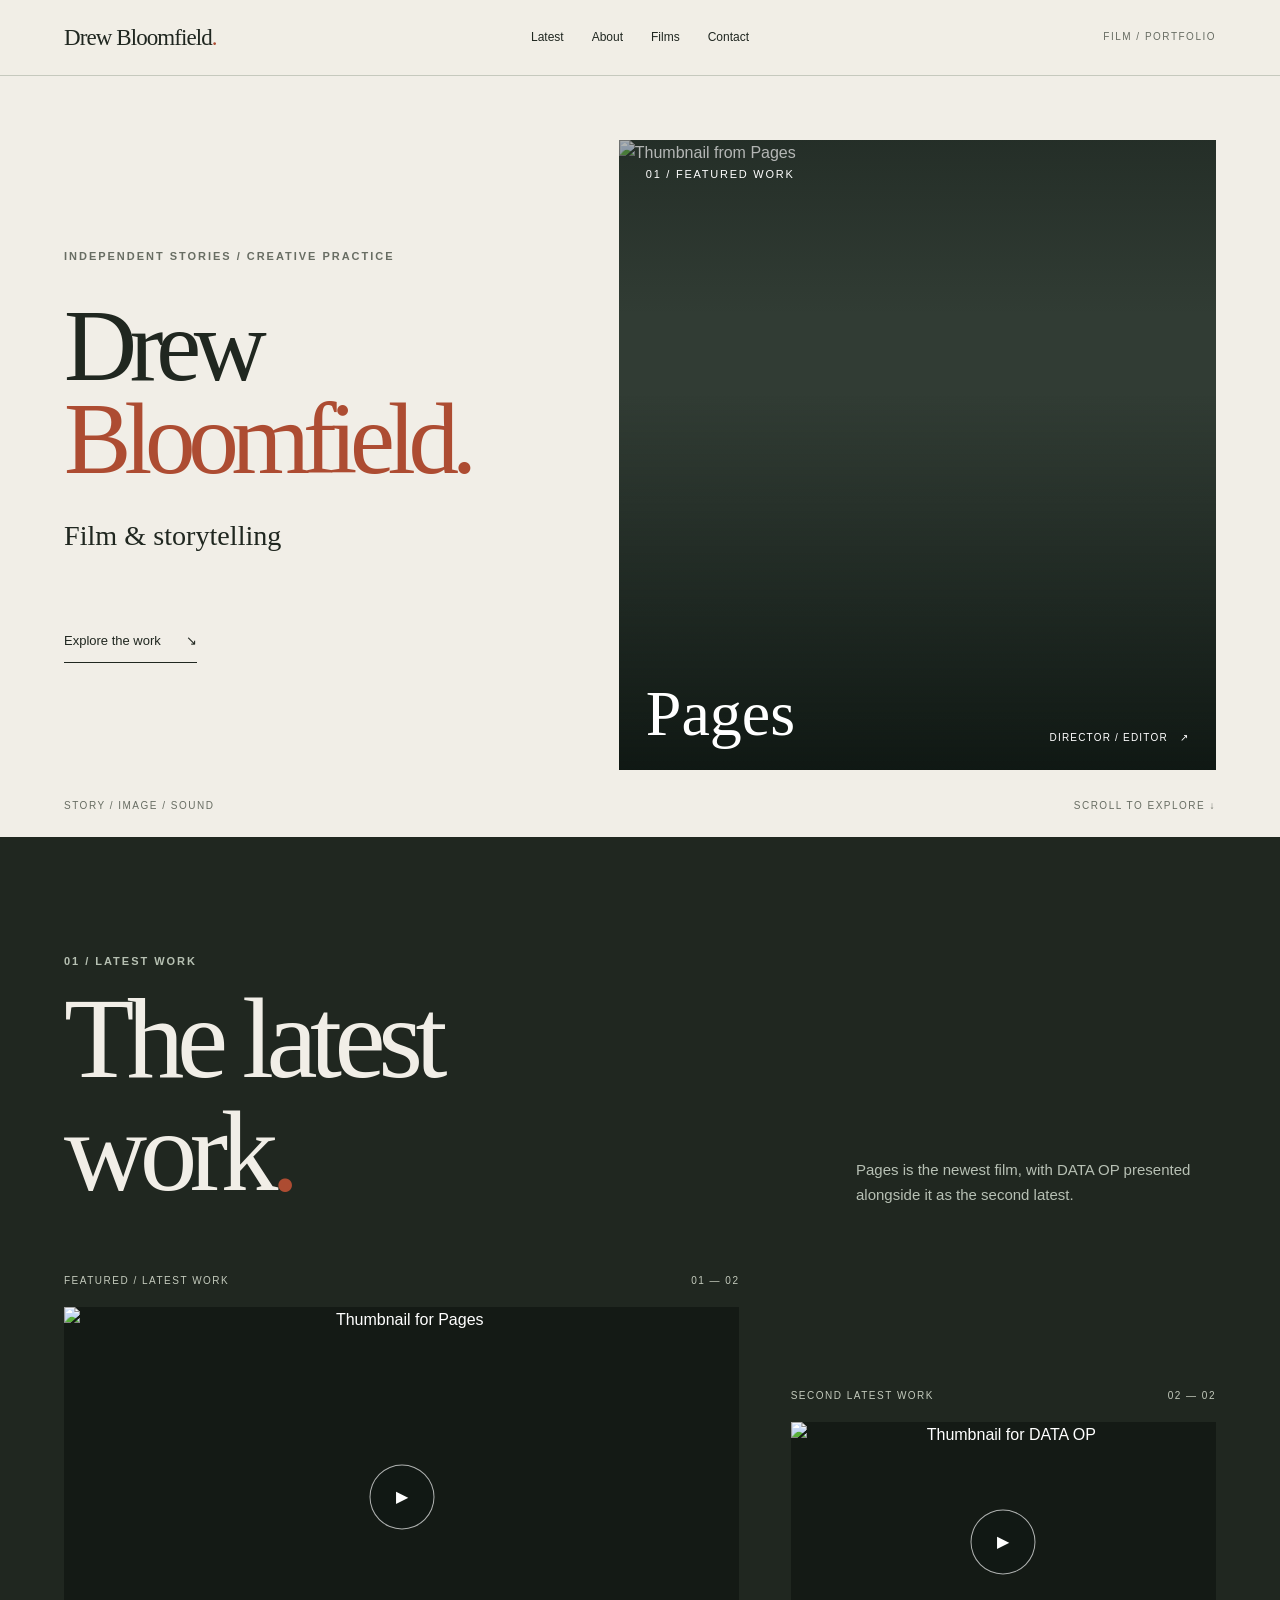
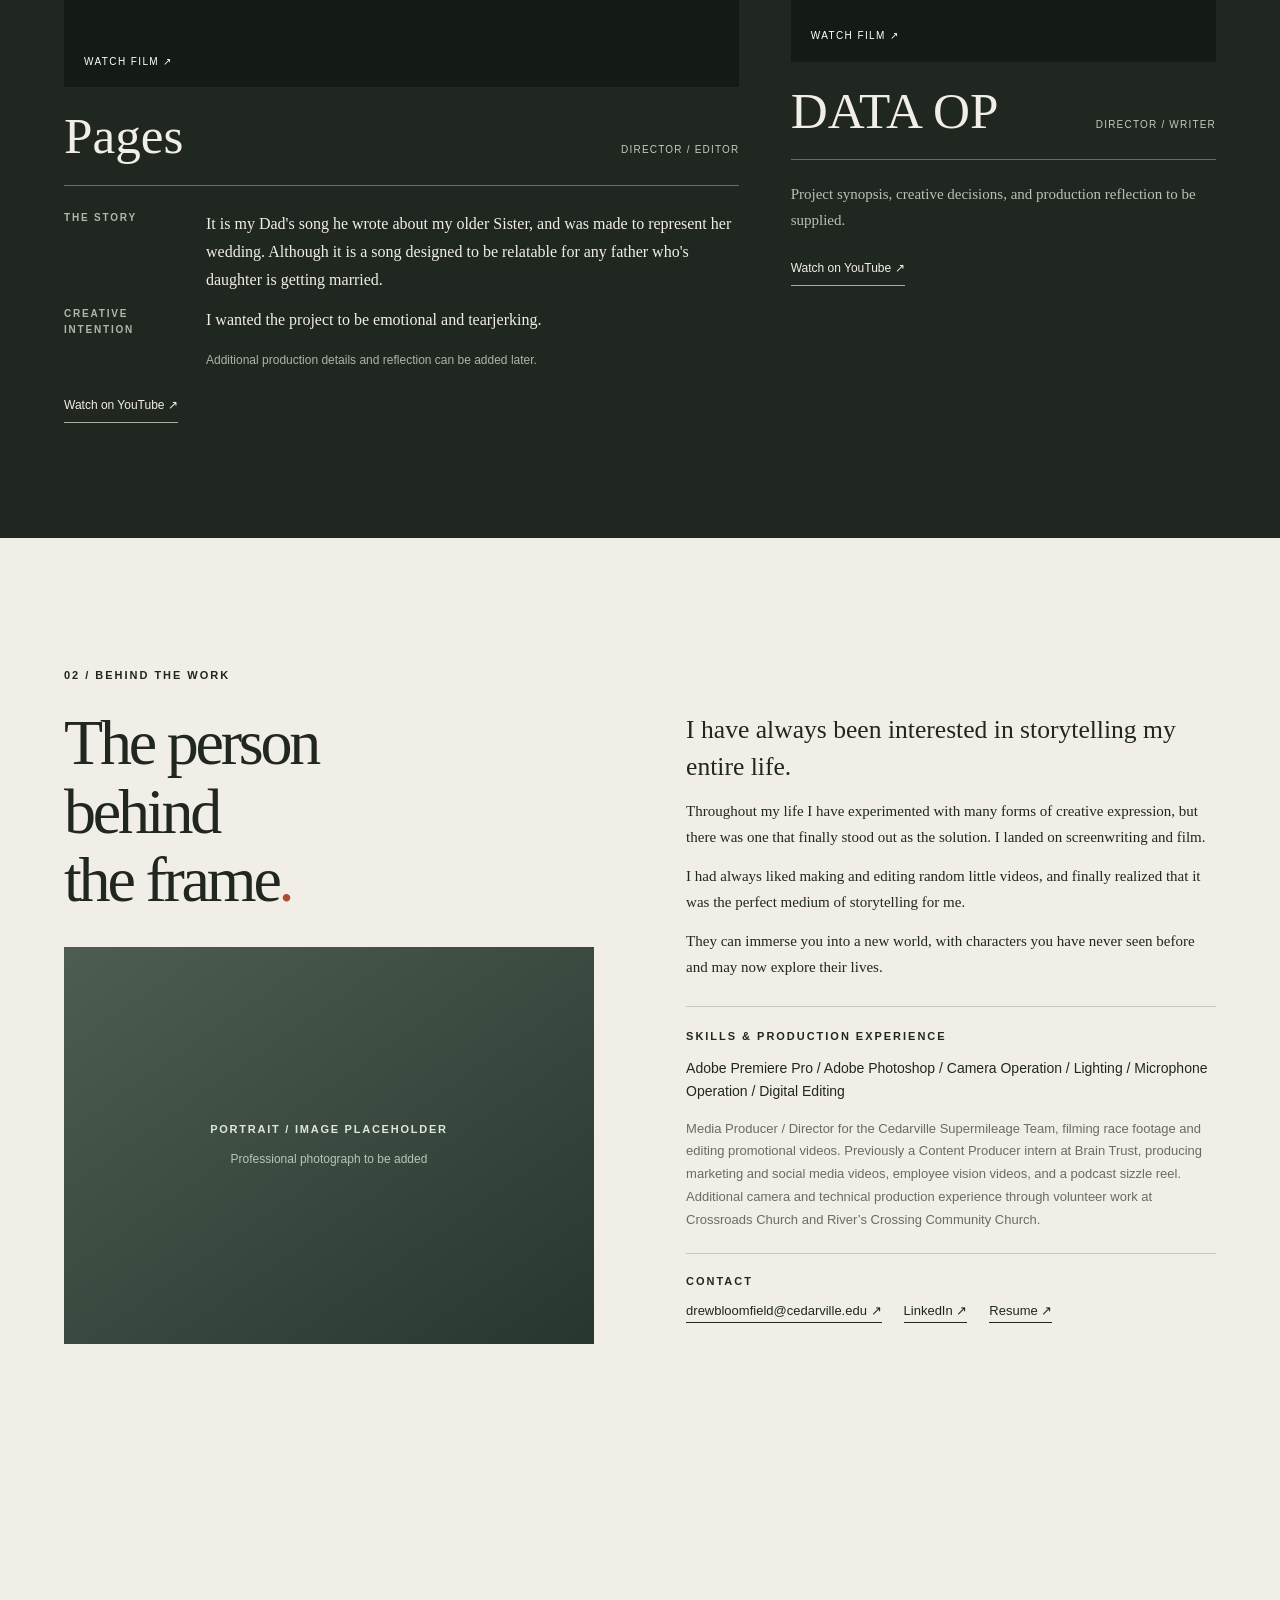
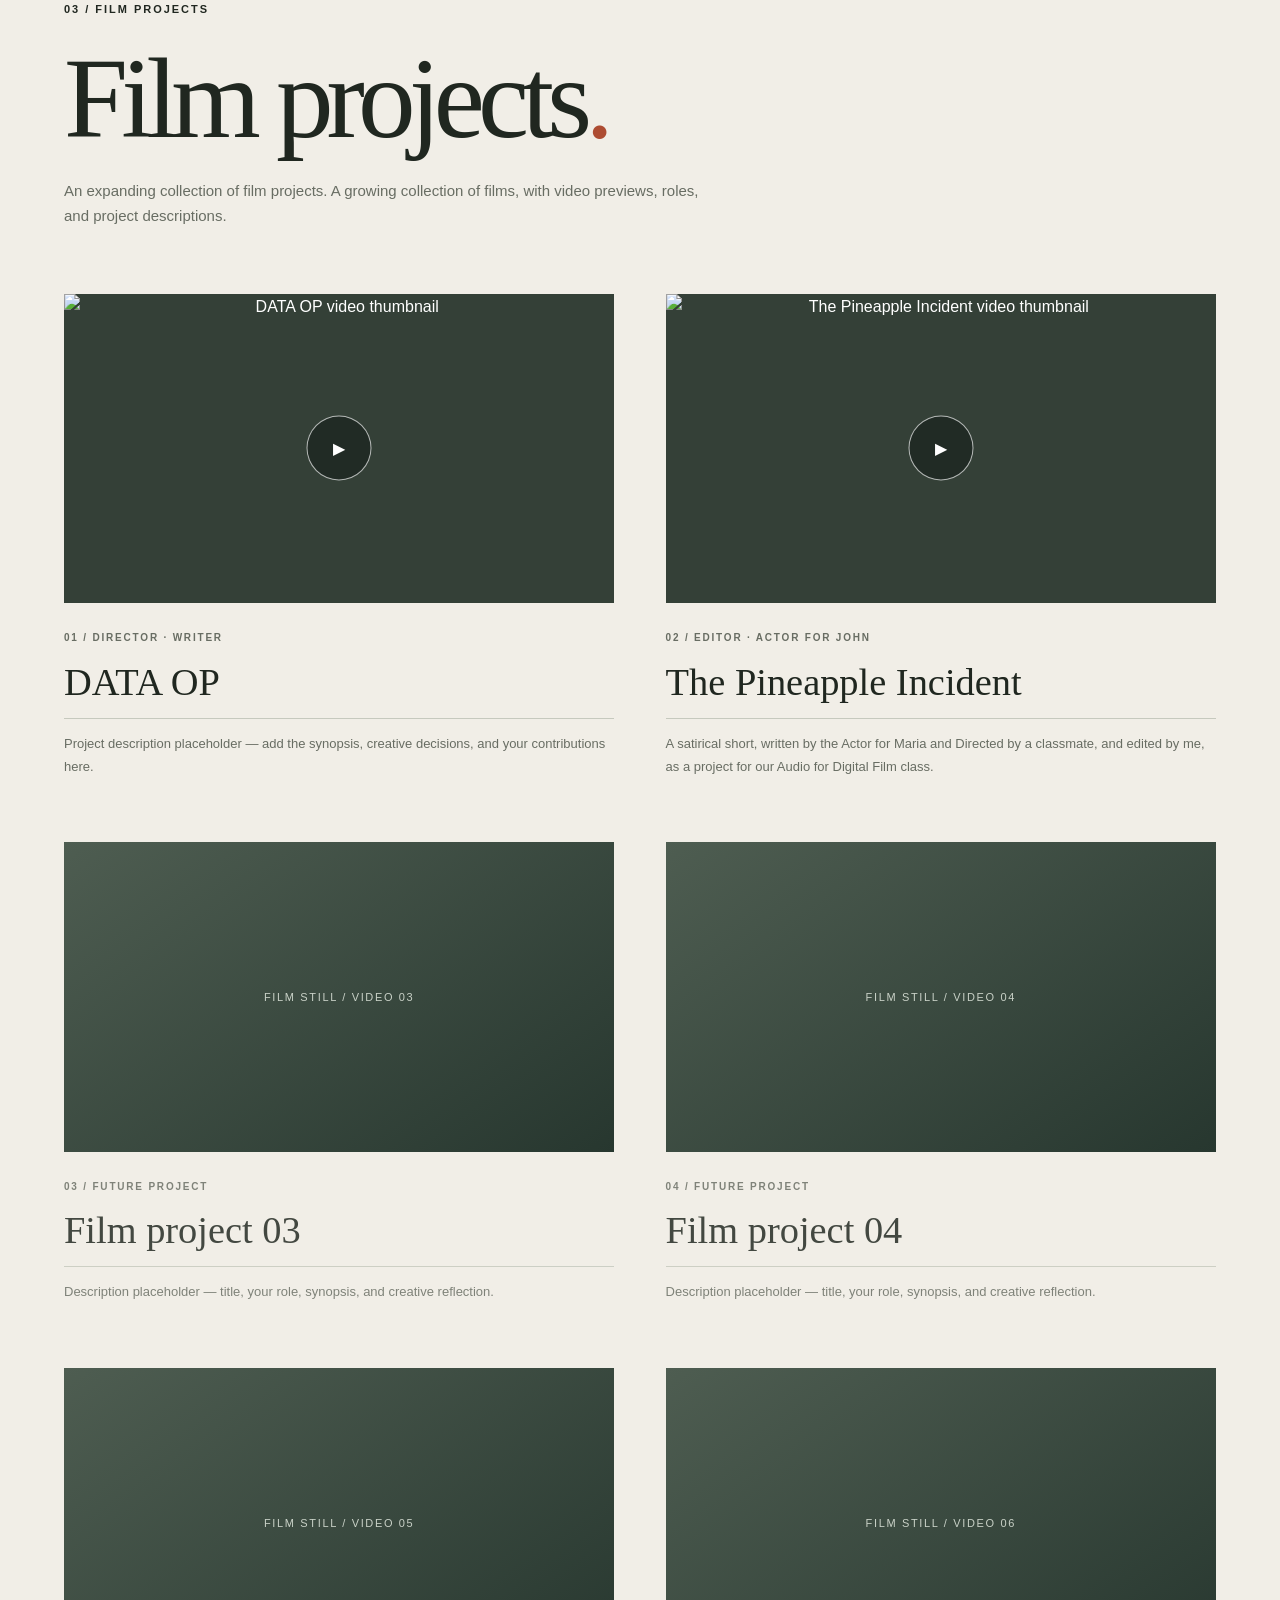
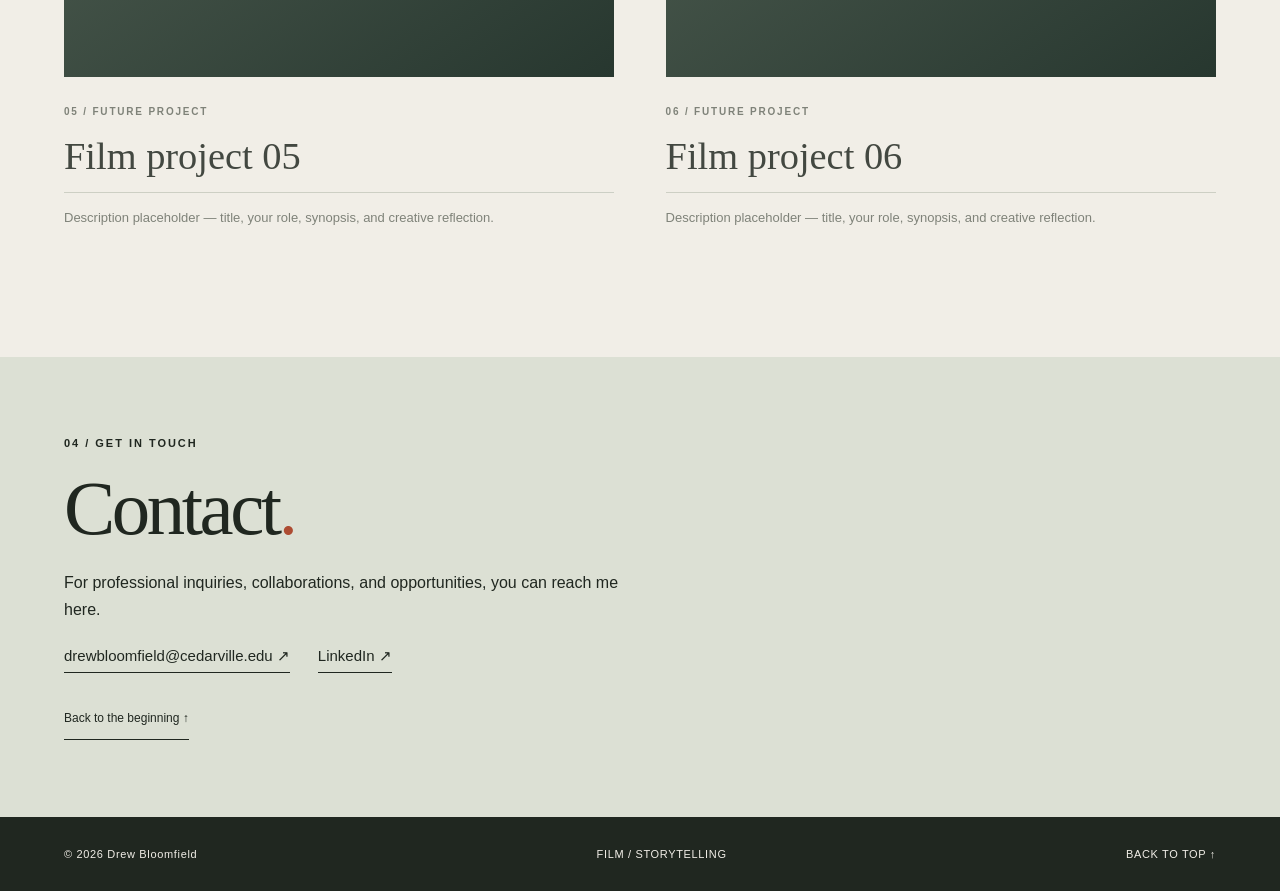
==== index.html @ fd478c80 "Undo last portrait asset link change and restore placeholder" ====
<!doctype html>
<html lang="en">
<head>
<meta charset="utf-8">
<meta name="viewport" content="width=device-width,initial-scale=1">
<meta name="theme-color" content="#202720">
<meta name="description" content="Drew Bloomfield — film and storytelling portfolio featuring Pages and DATA OP.">
<title>Drew Bloomfield | Film Portfolio</title>
<link rel="stylesheet" href="./styles.css?v=portrait-placeholder-20261113">
<script src="./script.js?v=pineapple-20261113" defer></script>
</head>
<body>
<a class="skip-link" href="#main">Skip to content</a>
<header class="site-header">
  <a class="wordmark" href="#home">Drew Bloomfield<span>.</span></a>
  <nav aria-label="Main navigation"><a href="#work">Latest</a><a href="#about">About</a><a href="#films">Films</a><a href="#contact">Contact</a></nav>
  <span class="header-index">FILM / PORTFOLIO</span>
</header>
<main id="main">
<section id="home" class="opening" aria-labelledby="opening-title">
  <div class="opening-copy">
    <p class="eyebrow">Independent stories / Creative practice</p>
    <h1 id="opening-title">Drew<br><em>Bloomfield.</em></h1>
    <p class="opening-identity">Film & storytelling</p>
    <a class="underlined-link" href="#work">Explore the work <span aria-hidden="true">↘</span></a>
  </div>
  <a class="opening-media" href="#work" aria-label="Explore Pages, featured film">
    <img src="https://i.ytimg.com/vi/ia1pxspCJ8E/maxresdefault.jpg?v=20261113" onerror="this.onerror=null;this.src='https://i.ytimg.com/vi/ia1pxspCJ8E/hqdefault.jpg?v=20261113'" alt="Thumbnail from Pages" fetchpriority="high">
    <div class="media-scrim"></div>
    <span class="media-number">01 / FEATURED WORK</span>
    <div class="media-bottom"><strong>Pages</strong><span>DIRECTOR / EDITOR &nbsp; ↗</span></div>
  </a>
  <div class="opening-bottom"><span>STORY / IMAGE / SOUND</span><span>SCROLL TO EXPLORE ↓</span></div>
</section>
<section id="work" class="work-section" aria-labelledby="work-title">
  <div class="section-heading"><p class="eyebrow">01 / Latest work</p><h2 id="work-title">The latest work<span>.</span></h2><p>Pages is the newest film, with DATA OP presented alongside it as the second latest.</p></div>
  <div class="work-layout">
    <article class="film-feature" id="pages">
      <div class="film-kicker"><span>FEATURED / LATEST WORK</span><span>01 — 02</span></div>
      <button class="film-image hover-film" type="button" data-film="pages" aria-label="Watch Pages in expanded player">
        <img src="https://i.ytimg.com/vi/ia1pxspCJ8E/maxresdefault.jpg?v=20261113" onerror="this.onerror=null;this.src='https://i.ytimg.com/vi/ia1pxspCJ8E/hqdefault.jpg?v=20261113'" alt="Thumbnail for Pages" loading="lazy">
        <iframe class="hover-preview" tabindex="-1" title="Muted film preview" aria-hidden="true" allow="autoplay; encrypted-media; picture-in-picture" referrerpolicy="strict-origin-when-cross-origin"></iframe><span class="play-icon" aria-hidden="true">▶</span>
        <span class="image-action">WATCH FILM ↗</span>
      </button>
      <div class="film-title-line"><h3>Pages</h3><span>DIRECTOR / EDITOR</span></div>
      <div class="film-notes"><p class="eyebrow">THE STORY</p><p>It is my Dad's song he wrote about my older Sister, and was made to represent her wedding. Although it is a song designed to be relatable for any father who's daughter is getting married.</p><p class="eyebrow">CREATIVE INTENTION</p><p>I wanted the project to be emotional and tearjerking.</p><p class="note-muted">Additional production details and reflection can be added later.</p></div>
      <a class="film-direct" href="https://youtu.be/ia1pxspCJ8E" target="_blank" rel="noopener noreferrer">Watch on YouTube ↗</a>
    </article>
    <article class="film-secondary" id="data-op">
      <div class="film-kicker"><span>SECOND LATEST WORK</span><span>02 — 02</span></div>
      <button class="film-image hover-film" type="button" data-film="data-op" aria-label="Watch DATA OP in expanded player">
        <img src="https://i.ytimg.com/vi/oAjmPuEGb8M/hqdefault.jpg" alt="Thumbnail for DATA OP" loading="lazy">
        <iframe class="hover-preview" tabindex="-1" title="Muted film preview" aria-hidden="true" allow="autoplay; encrypted-media; picture-in-picture" referrerpolicy="strict-origin-when-cross-origin"></iframe><span class="play-icon" aria-hidden="true">▶</span>
        <span class="image-action">WATCH FILM ↗</span>
      </button>
      <div class="film-title-line"><h3>DATA OP</h3><span>DIRECTOR / WRITER</span></div>
      <p class="film-pending">Project synopsis, creative decisions, and production reflection to be supplied.</p>
      <a class="film-direct" href="https://youtu.be/oAjmPuEGb8M" target="_blank" rel="noopener noreferrer">Watch on YouTube ↗</a>
    </article>
  </div>
</section>
<section id="about" class="about-section" aria-labelledby="about-title">
  <div class="about-heading"><p class="eyebrow">02 / Behind the work</p><h2 id="about-title">The person<br>behind<br>the frame<span>.</span></h2><figure class="about-portrait"><div class="portrait-placeholder" role="img" aria-label="Placeholder for Drew Bloomfield's professional portrait"><span>PORTRAIT / IMAGE PLACEHOLDER</span><small>Professional photograph to be added</small></div></figure></div>
  <div class="about-content">
    <p class="about-lead">I have always been interested in storytelling my entire life.</p>
    <p>Throughout my life I have experimented with many forms of creative expression, but there was one that finally stood out as the solution. I landed on screenwriting and film.</p>
    <p>I had always liked making and editing random little videos, and finally realized that it was the perfect medium of storytelling for me.</p>
    <p>They can immerse you into a new world, with characters you have never seen before and may now explore their lives.</p>
    <div class="practice"><p class="eyebrow">SKILLS & PRODUCTION EXPERIENCE</p><p>Adobe Premiere Pro / Adobe Photoshop / Camera Operation / Lighting / Microphone Operation / Digital Editing</p><p class="experience-summary">Media Producer / Director for the Cedarville Supermileage Team, filming race footage and editing promotional videos. Previously a Content Producer intern at Brain Trust, producing marketing and social media videos, employee vision videos, and a podcast sizzle reel. Additional camera and technical production experience through volunteer work at Crossroads Church and River’s Crossing Community Church.</p></div><div class="about-contact"><p class="eyebrow">CONTACT</p><a href="mailto:drewbloomfield@cedarville.edu">drewbloomfield@cedarville.edu ↗</a><a href="https://www.linkedin.com/in/drewbl/" target="_blank" rel="noopener noreferrer">LinkedIn ↗</a><a href="./assets/Drew-Bloomfield-Resume-2026.pdf" target="_blank" rel="noopener noreferrer" aria-label="Open Drew Bloomfield resume PDF">Resume ↗</a></div>
  </div>
</section>
<section id="films" class="archive-section" aria-labelledby="films-title">
  <div class="archive-heading">
    <p class="eyebrow">03 / Film projects</p>
    <h2 id="films-title">Film projects<span>.</span></h2>
    <p>An expanding collection of film projects. A growing collection of films, with video previews, roles, and project descriptions.</p>
  </div>
  <div class="archive-grid">
    <article class="archive-card">
      <button class="archive-media hover-film" type="button" data-film="data-op" aria-label="Watch DATA OP in expanded player">
        <img src="https://i.ytimg.com/vi/oAjmPuEGb8M/hqdefault.jpg" alt="DATA OP video thumbnail" loading="lazy">
        <iframe class="hover-preview" tabindex="-1" title="Muted film preview" aria-hidden="true" allow="autoplay; encrypted-media; picture-in-picture" referrerpolicy="strict-origin-when-cross-origin"></iframe><span class="play-icon" aria-hidden="true">▶</span>
      </button>
      <div class="archive-info"><span class="eyebrow">01 / DIRECTOR · WRITER</span><h3>DATA OP</h3><p>Project description placeholder — add the synopsis, creative decisions, and your contributions here.</p></div>
    </article>
    <article class="archive-card">
      <button class="archive-media hover-film" type="button" data-film="pineapple-incident" aria-label="Watch The Pineapple Incident in expanded player">
        <img src="https://i.ytimg.com/vi/WtntfiZmZZ4/hqdefault.jpg" alt="The Pineapple Incident video thumbnail" loading="lazy">
        <iframe class="hover-preview" tabindex="-1" title="Muted preview of The Pineapple Incident" aria-hidden="true" allow="autoplay; encrypted-media; picture-in-picture" referrerpolicy="strict-origin-when-cross-origin"></iframe>
        <span class="play-icon" aria-hidden="true">▶</span>
      </button>
      <div class="archive-info"><span class="eyebrow">02 / EDITOR · ACTOR FOR JOHN</span><h3>The Pineapple Incident</h3><p>A satirical short, written by the Actor for Maria and Directed by a classmate, and edited by me, as a project for our Audio for Digital Film class.</p></div>
    </article>
    <article class="archive-card archive-empty">
      <div class="archive-media archive-placeholder" aria-label="Placeholder for future film project 03"><span>FILM STILL / VIDEO 03</span></div>
      <div class="archive-info"><span class="eyebrow">03 / FUTURE PROJECT</span><h3>Film project 03</h3><p>Description placeholder — title, your role, synopsis, and creative reflection.</p></div>
    </article>
    <article class="archive-card archive-empty">
      <div class="archive-media archive-placeholder" aria-label="Placeholder for future film project 04"><span>FILM STILL / VIDEO 04</span></div>
      <div class="archive-info"><span class="eyebrow">04 / FUTURE PROJECT</span><h3>Film project 04</h3><p>Description placeholder — title, your role, synopsis, and creative reflection.</p></div>
    </article>
    <article class="archive-card archive-empty">
      <div class="archive-media archive-placeholder" aria-label="Placeholder for future film project 05"><span>FILM STILL / VIDEO 05</span></div>
      <div class="archive-info"><span class="eyebrow">05 / FUTURE PROJECT</span><h3>Film project 05</h3><p>Description placeholder — title, your role, synopsis, and creative reflection.</p></div>
    </article>
    <article class="archive-card archive-empty">
      <div class="archive-media archive-placeholder" aria-label="Placeholder for future film project 06"><span>FILM STILL / VIDEO 06</span></div>
      <div class="archive-info"><span class="eyebrow">06 / FUTURE PROJECT</span><h3>Film project 06</h3><p>Description placeholder — title, your role, synopsis, and creative reflection.</p></div>
    </article>
  </div>
</section>
<section id="contact" class="contact-section" aria-labelledby="contact-title">
  <p class="eyebrow">04 / Get in touch</p><h2 id="contact-title">Contact<span>.</span></h2>
  <p>For professional inquiries, collaborations, and opportunities, you can reach me here.</p>
  <div class="contact-links"><a href="mailto:drewbloomfield@cedarville.edu">drewbloomfield@cedarville.edu ↗</a><a href="https://www.linkedin.com/in/drewbl/" target="_blank" rel="noopener noreferrer">LinkedIn ↗</a></div>
  <a href="#home" class="underlined-link">Back to the beginning ↑</a>
</section>
</main>
<footer><span>© <span id="copyright-year">2026</span> Drew Bloomfield</span><span>FILM / STORYTELLING</span><a href="#home">BACK TO TOP ↑</a></footer>
<dialog id="film-dialog" aria-labelledby="dialog-title">
  <div class="dialog-top"><div><p class="eyebrow">NOW VIEWING</p><h2 id="dialog-title">Film</h2></div><button id="close-dialog" type="button" aria-label="Close video">Close ×</button></div>
  <div class="player-frame"><iframe id="dialog-player" title="Film playback" allow="autoplay; encrypted-media; picture-in-picture; web-share" allowfullscreen referrerpolicy="strict-origin-when-cross-origin"></iframe></div>
  <p id="dialog-role"></p><p id="dialog-description"></p><a id="dialog-link" href="#" target="_blank" rel="noopener noreferrer">Watch on YouTube ↗</a>
</dialog>
</body>
</html>
---- styles.css ----
:root{--paper:#f1eee7;--ink:#202720;--dark:#202720;--light:#f1eee7;--accent:#ad4c32;--line:#c6c9be;--muted:#686d63}
*{box-sizing:border-box}html{scroll-behavior:smooth;scroll-padding-top:90px}body{margin:0;background:var(--paper);color:var(--ink);font:16px/1.65 Arial,Helvetica,sans-serif}button,a{-webkit-tap-highlight-color:transparent}a{color:inherit;text-decoration:none}button{font:inherit;cursor:pointer}button:focus-visible,a:focus-visible{outline:3px solid var(--accent);outline-offset:5px}img{display:block;width:100%}h1,h2,h3,p{margin:0}h1,h2,h3{font-weight:400}.eyebrow{font-size:11px;letter-spacing:.18em;text-transform:uppercase;font-weight:600}.skip-link{position:fixed;top:-100px;left:12px;z-index:500;padding:12px;background:white}.skip-link:focus{top:12px}
.site-header{position:sticky;top:0;z-index:80;display:grid;grid-template-columns:1fr auto 1fr;align-items:center;gap:22px;min-height:76px;padding:0 5%;border-bottom:1px solid var(--line);background:rgba(241,238,231,.96);backdrop-filter:blur(14px)}.wordmark{font:23px Georgia,serif;letter-spacing:-.04em}.wordmark span,.section-heading h2 span,.about-heading h2 span,.contact-section h2 span{color:var(--accent)}.site-header nav{display:flex;gap:28px}.site-header nav a{font-size:12px}.site-header nav a:hover{color:var(--accent)}.header-index{justify-self:end;color:var(--muted);font-size:10px;letter-spacing:.15em}
.opening{width:min(1500px,100%);margin:auto;padding:clamp(28px,5vw,78px) 5% 22px;display:grid;grid-template-columns:minmax(0,.92fr) minmax(0,1.08fr);grid-template-rows:minmax(540px,70vh) auto;gap:20px 4%}.opening-copy{display:flex;flex-direction:column;align-items:flex-start;justify-content:center;padding:35px 0}.opening-copy .eyebrow{color:var(--muted)}.opening h1{font:clamp(65px,7.9vw,132px)/.92 Georgia,serif;letter-spacing:-.072em;margin:34px 0 30px}.opening h1 em{font-style:normal;color:var(--accent)}.opening-identity{font:clamp(20px,2.2vw,29px)/1.4 Georgia,serif}.underlined-link{display:inline-flex;align-items:center;gap:25px;border-bottom:1px solid currentColor;padding:10px 0;font-size:13px}.opening-copy .underlined-link{margin-top:65px}.opening-media{position:relative;min-height:460px;overflow:hidden;background:#313c34;color:white}.opening-media img{height:100%;object-fit:cover;filter:saturate(.8)}.media-scrim{position:absolute;inset:0;background:linear-gradient(0deg,#0b130fe0,transparent 60%),linear-gradient(180deg,#0b130f55,transparent 28%)}.media-number{position:absolute;top:25px;left:27px;font-size:11px;letter-spacing:.16em}.media-bottom{position:absolute;bottom:24px;left:27px;right:27px;display:flex;justify-content:space-between;align-items:end;gap:15px}.media-bottom strong{font:clamp(40px,5vw,78px)/1 Georgia,serif}.media-bottom span{font-size:10px;letter-spacing:.12em}.opening-media img{transition:transform .7s ease}.opening-media:hover img{transform:scale(1.035)}.opening-bottom{grid-column:1/-1;display:flex;justify-content:space-between;font-size:10px;letter-spacing:.15em;color:var(--muted);padding-top:8px}
.work-section{background:var(--dark);color:var(--light);padding:clamp(75px,9vw,140px) 5%}.section-heading{max-width:1350px;margin:0 auto 65px;display:grid;grid-template-columns:1fr 1fr;gap:12px 60px;align-items:end}.section-heading .eyebrow{grid-column:1/-1;color:#b6c0b2}.section-heading h2{font:clamp(64px,9vw,135px)/.98 Georgia,serif;letter-spacing:-.065em}.section-heading>p:last-child{max-width:360px;justify-self:end;color:#b7c0b4;font-size:15px}.work-layout{max-width:1350px;margin:auto;display:grid;grid-template-columns:1.18fr .82fr;gap:clamp(32px,6vw,100px);align-items:start}.film-secondary{margin-top:clamp(100px,18vw,270px)}.film-kicker{display:flex;justify-content:space-between;font-size:10px;letter-spacing:.15em;color:#c3cabc;margin-bottom:18px}.film-image{display:block;position:relative;width:100%;padding:0;border:0;aspect-ratio:16/9;overflow:hidden;background:#141a15;color:white}.film-image img{height:100%;object-fit:cover;transition:transform .4s ease,filter .4s ease}.film-image:hover img{transform:scale(1.03);filter:brightness(.7)}.play-icon{position:absolute;top:50%;left:50%;transform:translate(-50%,-50%);display:grid;place-items:center;width:65px;height:65px;border:1px solid #ffffffaa;border-radius:50%;background:#0e171580}.image-action{position:absolute;left:20px;bottom:17px;font-size:10px;letter-spacing:.14em}.film-title-line{display:flex;align-items:baseline;justify-content:space-between;gap:15px;border-bottom:1px solid #667063;padding:22px 0}.film-title-line h3{font:clamp(34px,4vw,62px)/1.05 Georgia,serif}.film-title-line>span{font-size:10px;letter-spacing:.12em;color:#c2cbbf;text-align:right}.film-notes{display:grid;grid-template-columns:120px 1fr;gap:12px 22px;padding-top:24px}.film-notes .eyebrow{color:#adb8a9;font-size:10px}.film-notes>p:not(.eyebrow){font:16px/1.75 Georgia,serif}.film-notes .note-muted{grid-column:2;font:12px/1.6 Arial,sans-serif!important;color:#aab5a8}.film-pending{font:15px/1.7 Georgia,serif;color:#b8c1b5;margin-top:22px}.film-direct{display:inline-block;margin-top:26px;border-bottom:1px solid #a5b0a2;padding-bottom:6px;font-size:12px}
.about-section{padding:clamp(80px,10vw,150px) 5%;display:grid;grid-template-columns:1fr 1fr;gap:8%;max-width:1500px;margin:auto}.about-heading h2{font:clamp(47px,5.9vw,90px)/1.07 Georgia,serif;letter-spacing:-.05em;margin-top:25px}.about-content{padding-top:45px}.about-content>p{font:18px/1.85 Georgia,serif;margin-bottom:20px;max-width:620px}.about-content .about-lead{font-size:clamp(25px,2.5vw,37px);line-height:1.5}.practice{border-top:1px solid var(--line);margin-top:45px;padding-top:25px}.practice>p:nth-child(2){font:18px/1.7 Georgia,serif;margin-top:14px}.practice span{font-size:11px;color:var(--muted)}
.contact-section{background:#dce0d4;padding:clamp(80px,10vw,150px) 5%}.contact-section h2{font:clamp(75px,11vw,170px)/1 Georgia,serif;letter-spacing:-.06em;margin:22px 0}.contact-section>p:not(.eyebrow){font:18px/1.7 Georgia,serif;max-width:520px;margin-bottom:35px}footer{background:var(--dark);color:var(--light);padding:28px 5%;display:flex;justify-content:space-between;gap:20px;font-size:11px;letter-spacing:.06em}
#film-dialog{width:min(1260px,94vw);max-height:94vh;padding:clamp(15px,2.5vw,30px);background:var(--paper);color:var(--ink);border:1px solid var(--line)}#film-dialog::backdrop{background:rgba(8,13,10,.88)}.dialog-top{display:flex;justify-content:space-between;align-items:start;gap:15px;margin-bottom:18px}.dialog-top h2{font:clamp(30px,4vw,50px) Georgia,serif}.dialog-top button{background:transparent;border:1px solid var(--line);padding:8px 15px}.player-frame{aspect-ratio:16/9;background:#131913}.player-frame iframe{display:block;width:100%;height:100%;border:0}#dialog-role{font-size:12px;color:var(--muted);margin-top:12px}#dialog-link{display:inline-block;font-size:12px;border-bottom:1px solid;margin-top:12px}
@media(max-width:850px){.site-header{grid-template-columns:1fr auto}.header-index{display:none}.opening{grid-template-columns:1fr;grid-template-rows:auto auto auto}.opening-copy{min-height:350px}.opening-media{height:65vw;min-height:340px}.opening-bottom{grid-column:1}.section-heading,.work-layout,.about-section{grid-template-columns:1fr}.section-heading>p:last-child{justify-self:start}.film-secondary{margin-top:40px}.about-content{padding-top:0}}
@media(max-width:520px){.site-header{padding:12px 5%;min-height:70px;gap:10px}.wordmark{font-size:18px}.site-header nav{gap:12px}.site-header nav a{font-size:11px}.opening{padding-top:15px}.opening-copy{min-height:310px}.opening h1{font-size:clamp(54px,12.5vw,76px)}.opening-copy .underlined-link{margin-top:30px}.opening-media{min-height:260px;height:80vw}.media-bottom strong{font-size:46px}.media-bottom{display:block}.media-bottom span{display:block;margin-top:8px}.opening-bottom{font-size:9px}.film-title-line{display:block}.film-title-line>span{display:block;text-align:left;margin-top:8px}.film-notes{grid-template-columns:1fr}.film-notes .note-muted{grid-column:1}.film-notes .eyebrow:not(:first-child){margin-top:14px}.about-content>p{font-size:17px}footer{flex-wrap:wrap}}
@media(prefers-reduced-motion:reduce){html{scroll-behavior:auto}*,*::before,*::after{transition:none!important;animation:none!important}}

/* Dedicated film archive between About and Contact. */
.work-layout{grid-template-columns:minmax(0,1fr);max-width:900px}
.film-feature{max-width:900px}
.archive-section{background:var(--paper);padding:clamp(85px,10vw,155px) 5%}
.archive-heading{max-width:1350px;margin:0 auto 65px}
.archive-heading h2{font:clamp(60px,9vw,125px)/1.05 Georgia,serif;letter-spacing:-.06em;margin:20px 0}
.archive-heading h2 span{color:var(--accent)}
.archive-heading>p:last-child{max-width:650px;color:var(--muted);font-size:15px}
.archive-grid{max-width:1350px;margin:auto;display:grid;grid-template-columns:repeat(3,minmax(0,1fr));gap:clamp(26px,4vw,55px) clamp(18px,2.6vw,36px)}
.archive-card{min-width:0}
.archive-media{position:relative;display:block;width:100%;aspect-ratio:1/1;border:0;padding:0;overflow:hidden;background:#344037;color:white;text-align:center}
.archive-media img{height:100%;object-fit:cover;transition:transform .35s ease,filter .35s ease}
.archive-media:hover img{transform:scale(1.03);filter:brightness(.72)}
.archive-placeholder{display:grid;place-items:center;background:linear-gradient(145deg,#4e5d51,#27372f)}
.archive-placeholder span{font-size:11px;letter-spacing:.15em;color:#c9d1c7}
.archive-info{padding:20px 0 0}
.archive-info .eyebrow{font-size:10px;color:var(--muted)}
.archive-info h3{font:clamp(26px,3vw,40px)/1.2 Georgia,serif;margin:9px 0 13px}
.archive-info p{font-size:13px;line-height:1.8;color:var(--muted);border-top:1px solid var(--line);padding-top:13px}
.archive-empty .archive-info{opacity:.83}
@media(max-width:900px){.archive-grid{grid-template-columns:repeat(2,minmax(0,1fr))}}
@media(max-width:580px){.archive-grid{grid-template-columns:1fr}.archive-heading{margin-bottom:40px}.archive-media{aspect-ratio:1/1}}

/* Film-first review refinements: side-by-side hierarchy and two-column archive. */
.work-layout{max-width:1350px;grid-template-columns:minmax(0,1.35fr) minmax(0,.85fr);gap:clamp(24px,4vw,64px);align-items:start}
.film-feature{max-width:none}
.film-secondary{margin-top:clamp(70px,9vw,150px)}
.archive-grid{grid-template-columns:repeat(2,minmax(0,1fr));gap:clamp(34px,5vw,72px) clamp(22px,4vw,56px)}
.archive-media{aspect-ratio:16/9}
.archive-media img{width:100%;height:100%;object-fit:cover}
.archive-placeholder{aspect-ratio:16/9}
.hover-film{isolation:isolate;transition:transform .35s cubic-bezier(.2,.8,.2,1),box-shadow .35s ease}
.hover-film .hover-preview{position:absolute;inset:0;width:100%;height:100%;border:0;opacity:0;pointer-events:none;z-index:1;transition:opacity .2s ease}
.hover-film.is-previewing .hover-preview{opacity:1}
.hover-film .play-icon,.hover-film .image-action{z-index:2}
.hover-film.is-previewing .play-icon{opacity:0}
body::after{content:"";position:fixed;inset:0;background:rgba(5,9,7,.576);opacity:0;visibility:hidden;pointer-events:none;z-index:90;transition:opacity .35s ease,visibility .35s ease}
body.film-focus-active::after{opacity:1;visibility:visible}
body.film-focus-active .hover-film.is-focused{z-index:100;transform:scale(1.03);box-shadow:0 24px 65px rgba(0,0,0,.42)}
#film-dialog{width:min(70vw,1250px);max-width:95vw;max-height:92vh;overflow:auto}
#dialog-description{font:14px/1.65 Georgia,serif;margin-top:12px;color:var(--muted);max-width:820px}
@media(max-width:850px){.work-layout{grid-template-columns:1fr}.film-secondary{margin-top:25px}}
@media(max-width:580px){.archive-grid{grid-template-columns:1fr}.archive-media,.archive-placeholder{aspect-ratio:16/9}#film-dialog{width:94vw}body::after{display:none}body.film-focus-active .hover-film.is-focused{transform:none;box-shadow:none}}
@media(prefers-reduced-motion:reduce){.hover-film,.hover-film .hover-preview,body::after{transition:none!important}}

/* Compact biography with skills, experience, and professional contact. */
.about-content>p{font-size:15px;line-height:1.7;margin-bottom:14px}
.about-content .about-lead{font-size:clamp(21px,2vw,29px);line-height:1.45}
.about-content .practice{margin-top:26px;padding-top:20px}
.about-content .practice>p:nth-child(2){font:14px/1.65 Arial,sans-serif;margin-top:12px}
.about-content .practice .experience-summary{font:13px/1.75 Arial,sans-serif;color:var(--muted);margin-top:14px}
.about-contact{border-top:1px solid var(--line);margin-top:22px;padding-top:18px;display:flex;flex-wrap:wrap;column-gap:22px;row-gap:10px;align-items:baseline}
.about-contact .eyebrow{flex-basis:100%}
.about-contact a{font-size:13px;border-bottom:1px solid currentColor;overflow-wrap:anywhere}
@media(max-width:520px){.about-content>p{font-size:15px}.about-content .about-lead{font-size:23px}}

/* Compact final contact section */
.contact-section{padding:clamp(48px,6vw,88px) 5%}
.contact-section h2{font:clamp(44px,6vw,88px)/1.08 Georgia,serif;letter-spacing:-.045em;margin:16px 0 18px}
.contact-section>p:not(.eyebrow){font:clamp(14px,1.3vw,16px)/1.7 Arial,sans-serif;max-width:560px;margin-bottom:20px}
.contact-links{display:flex;flex-wrap:wrap;gap:12px 28px;align-items:center;margin-bottom:26px}
.contact-links a{font-size:clamp(13px,1.2vw,15px);border-bottom:1px solid currentColor;padding-bottom:4px;overflow-wrap:anywhere}
.contact-section>.underlined-link{font-size:12px}

/* Portrait within About heading column; other sections unchanged. */
.about-heading h2{font-size:clamp(43px,5vw,74px);line-height:1.07}
.about-portrait{margin:32px 0 0;max-width:100%;overflow:hidden}
.about-portrait img{width:100%;height:auto;display:block;aspect-ratio:4/3;object-fit:cover;object-position:center}
@media(max-width:850px){.about-portrait{max-width:560px}}

/* Visible portrait slot in the existing About left column. */
.about-portrait .portrait-placeholder{width:100%;aspect-ratio:4/3;background:linear-gradient(145deg,#4e5d51,#27372f);color:#e0e6db;display:flex;flex-direction:column;align-items:center;justify-content:center;gap:12px;text-align:center;padding:24px}
.about-portrait .portrait-placeholder span{font-size:11px;letter-spacing:.16em;font-weight:600}
.about-portrait .portrait-placeholder small{font-size:12px;color:#b8c5b7}
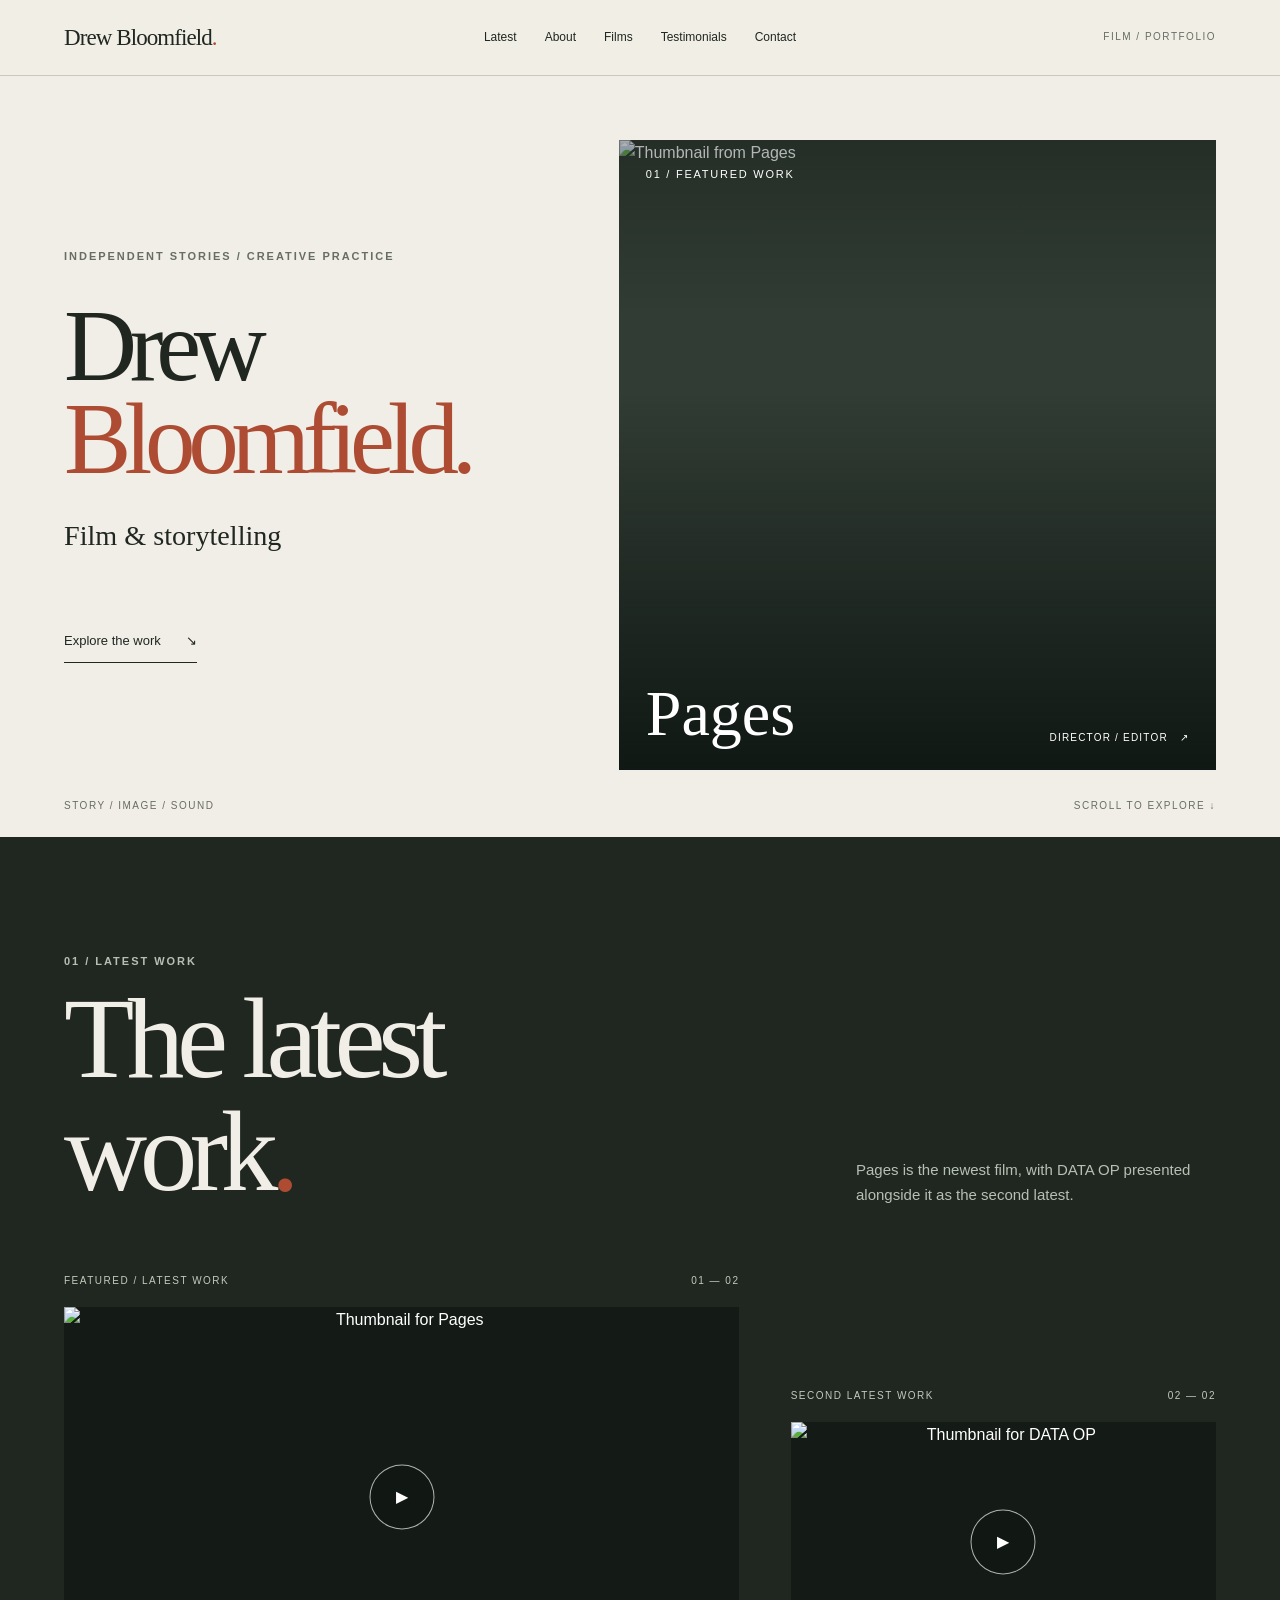
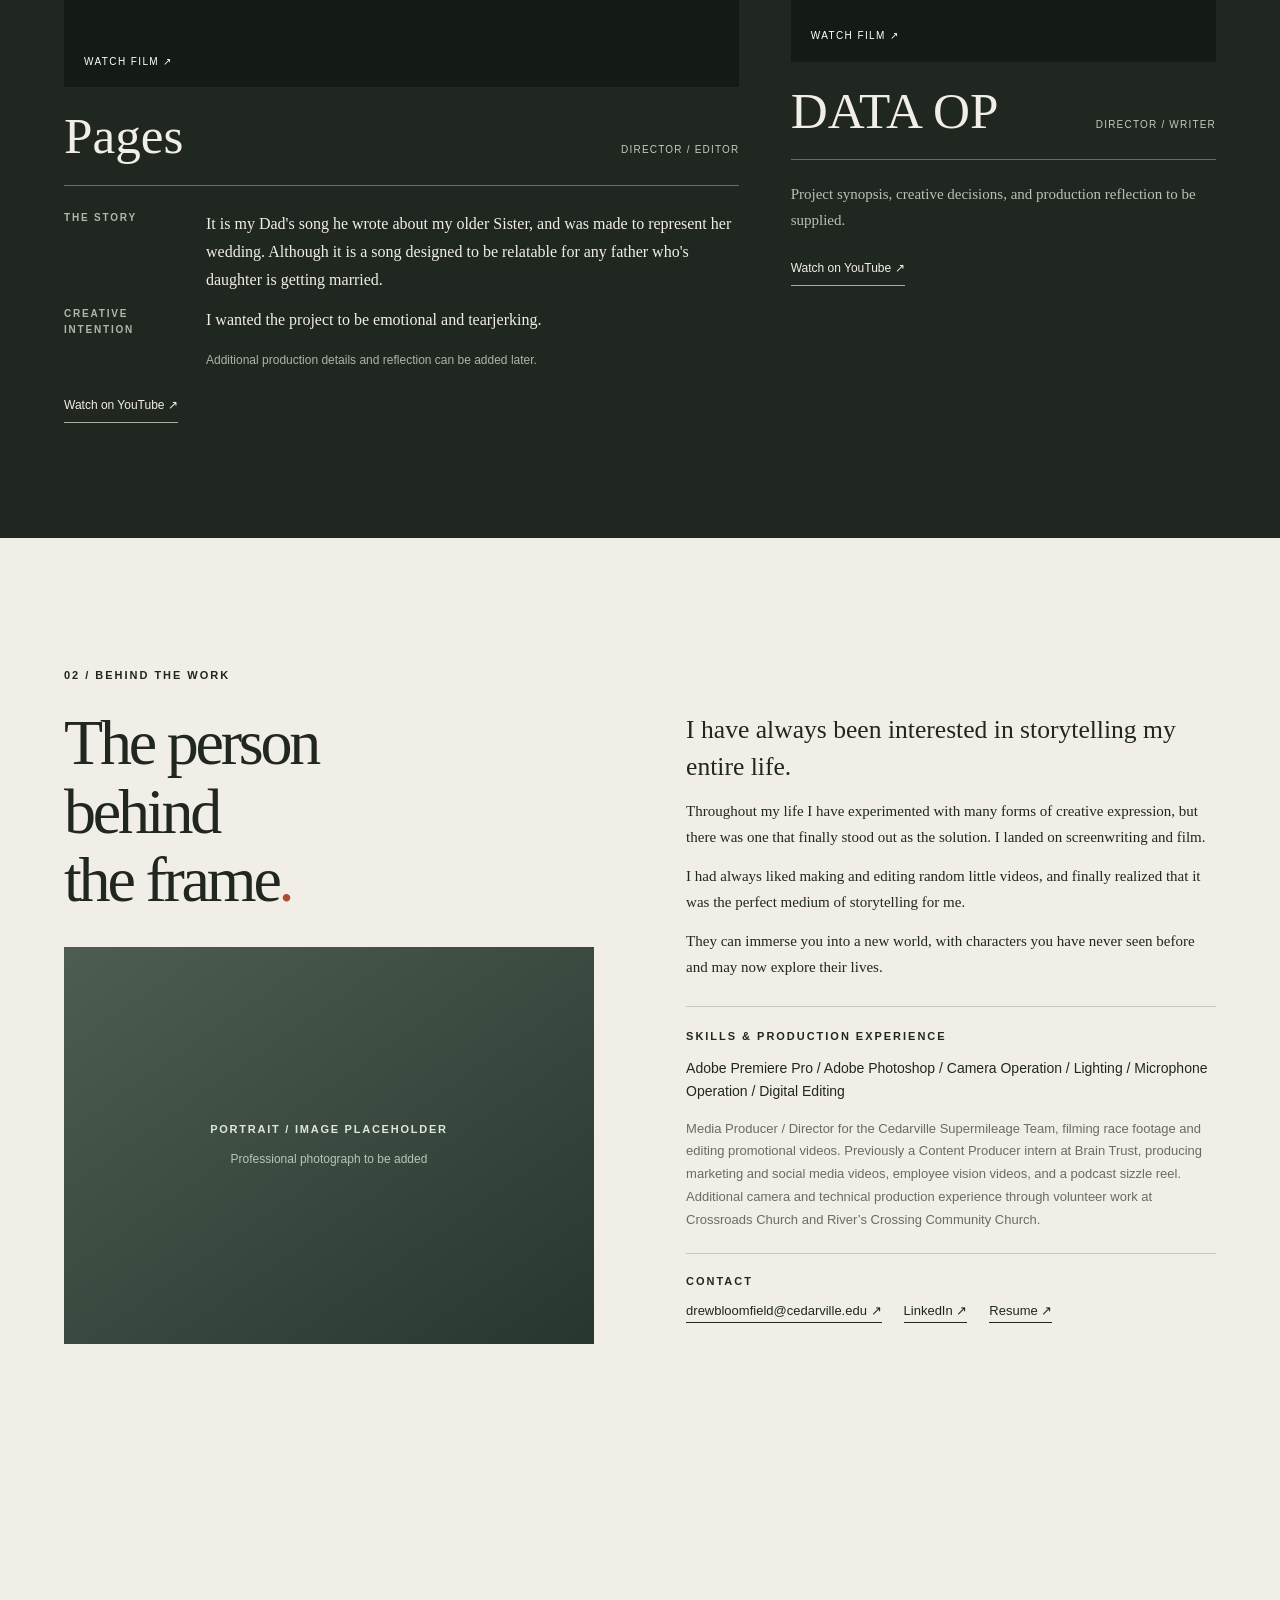
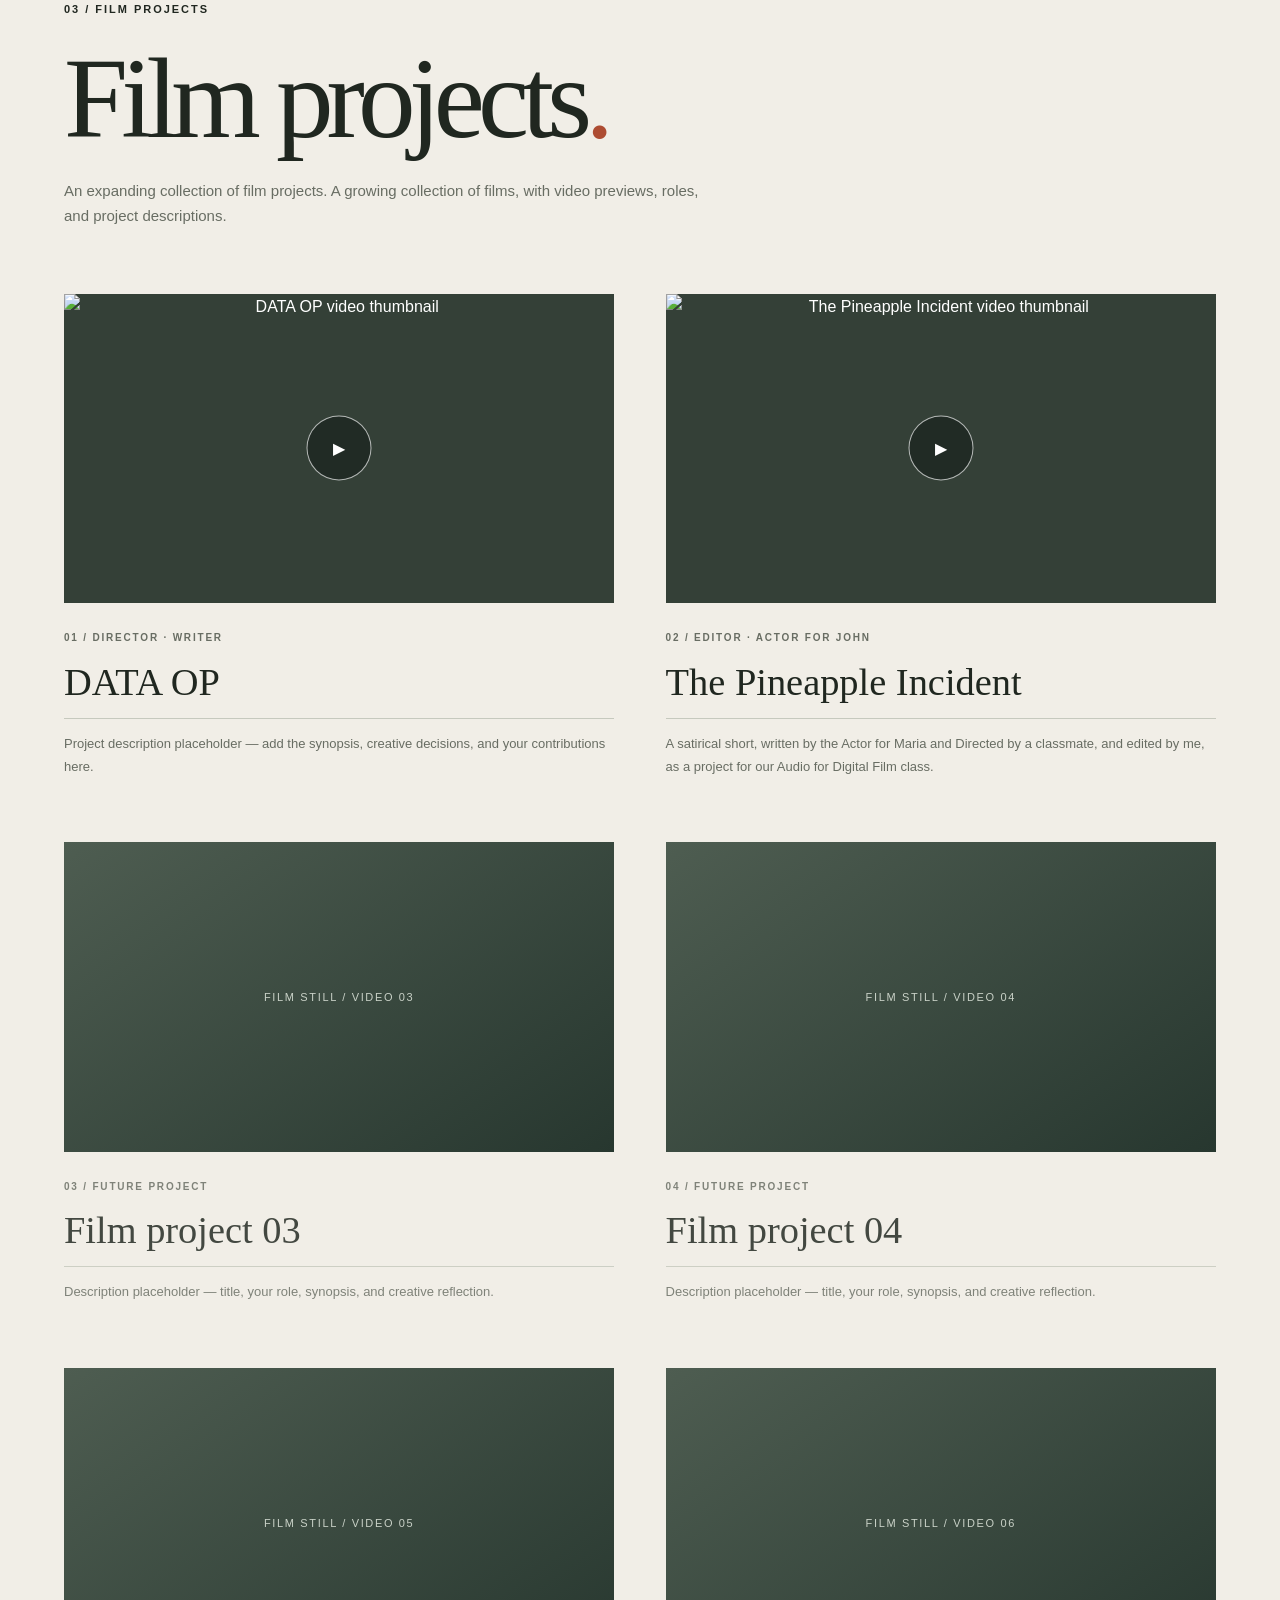
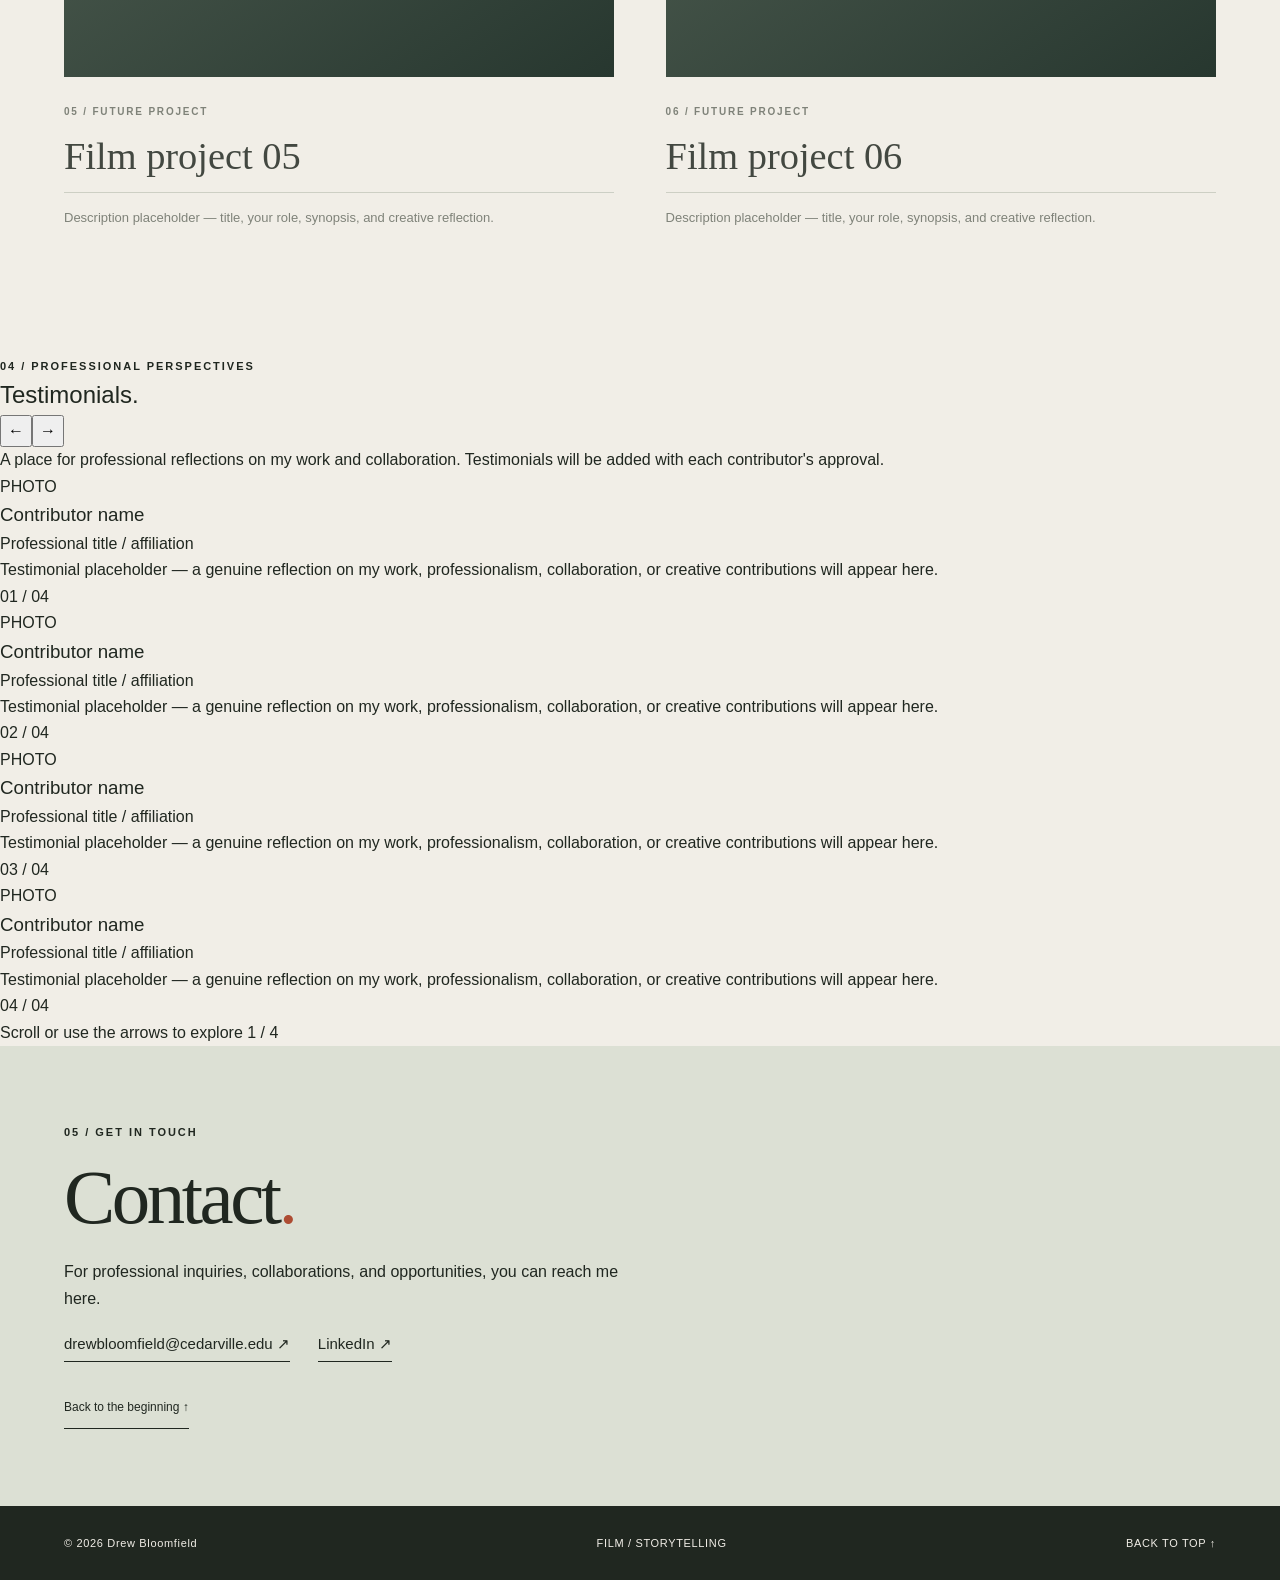
==== commit b435ab89: "Add testimonial card carousel with portrait, name, title and quote placeholders" ====
--- a/index.html
+++ b/index.html
@@ -6,14 +6,14 @@
 <meta name="theme-color" content="#202720">
 <meta name="description" content="Drew Bloomfield — film and storytelling portfolio featuring Pages and DATA OP.">
 <title>Drew Bloomfield | Film Portfolio</title>
-<link rel="stylesheet" href="./styles.css?v=portrait-placeholder-20261113">
-<script src="./script.js?v=pineapple-20261113" defer></script>
+<link rel="stylesheet" href="./styles.css?v=testimonials-20261113">
+<script src="./script.js?v=testimonials-20261113" defer></script>
 </head>
 <body>
 <a class="skip-link" href="#main">Skip to content</a>
 <header class="site-header">
   <a class="wordmark" href="#home">Drew Bloomfield<span>.</span></a>
-  <nav aria-label="Main navigation"><a href="#work">Latest</a><a href="#about">About</a><a href="#films">Films</a><a href="#contact">Contact</a></nav>
+  <nav aria-label="Main navigation"><a href="#work">Latest</a><a href="#about">About</a><a href="#films">Films</a><a href="#testimonials">Testimonials</a><a href="#contact">Contact</a></nav>
   <span class="header-index">FILM / PORTFOLIO</span>
 </header>
 <main id="main">
@@ -109,8 +109,35 @@
     </article>
   </div>
 </section>
+<section id="testimonials" class="testimonials-section" aria-labelledby="testimonials-title">
+  <div class="testimonials-heading"><div><p class="eyebrow">04 / Professional perspectives</p><h2 id="testimonials-title">Testimonials<span>.</span></h2></div><div class="testimonial-controls"><button type="button" id="testimonial-prev" aria-label="Previous testimonials">←</button><button type="button" id="testimonial-next" aria-label="Next testimonials">→</button></div></div>
+  <p class="testimonials-intro">A place for professional reflections on my work and collaboration. Testimonials will be added with each contributor's approval.</p>
+  <div class="testimonials-track" id="testimonials-track" tabindex="0" aria-label="Testimonial cards">
+    <article class="testimonial-card">
+      <div class="testimonial-person"><div class="testimonial-avatar" role="img" aria-label="Headshot placeholder for future testimonial contributor 1"><span>PHOTO</span></div><div><h3>Contributor name</h3><p>Professional title / affiliation</p></div></div>
+      <div class="testimonial-quote"><p>Testimonial placeholder — a genuine reflection on my work, professionalism, collaboration, or creative contributions will appear here.</p></div>
+      <span class="testimonial-number">01 / 04</span>
+    </article>
+    <article class="testimonial-card">
+      <div class="testimonial-person"><div class="testimonial-avatar" role="img" aria-label="Headshot placeholder for future testimonial contributor 2"><span>PHOTO</span></div><div><h3>Contributor name</h3><p>Professional title / affiliation</p></div></div>
+      <div class="testimonial-quote"><p>Testimonial placeholder — a genuine reflection on my work, professionalism, collaboration, or creative contributions will appear here.</p></div>
+      <span class="testimonial-number">02 / 04</span>
+    </article>
+    <article class="testimonial-card">
+      <div class="testimonial-person"><div class="testimonial-avatar" role="img" aria-label="Headshot placeholder for future testimonial contributor 3"><span>PHOTO</span></div><div><h3>Contributor name</h3><p>Professional title / affiliation</p></div></div>
+      <div class="testimonial-quote"><p>Testimonial placeholder — a genuine reflection on my work, professionalism, collaboration, or creative contributions will appear here.</p></div>
+      <span class="testimonial-number">03 / 04</span>
+    </article>
+    <article class="testimonial-card">
+      <div class="testimonial-person"><div class="testimonial-avatar" role="img" aria-label="Headshot placeholder for future testimonial contributor 4"><span>PHOTO</span></div><div><h3>Contributor name</h3><p>Professional title / affiliation</p></div></div>
+      <div class="testimonial-quote"><p>Testimonial placeholder — a genuine reflection on my work, professionalism, collaboration, or creative contributions will appear here.</p></div>
+      <span class="testimonial-number">04 / 04</span>
+    </article>
+  </div>
+  <p class="testimonial-hint">Scroll or use the arrows to explore <span id="testimonial-position" aria-live="polite">1 / 4</span></p>
+</section>
 <section id="contact" class="contact-section" aria-labelledby="contact-title">
-  <p class="eyebrow">04 / Get in touch</p><h2 id="contact-title">Contact<span>.</span></h2>
+  <p class="eyebrow">05 / Get in touch</p><h2 id="contact-title">Contact<span>.</span></h2>
   <p>For professional inquiries, collaborations, and opportunities, you can reach me here.</p>
   <div class="contact-links"><a href="mailto:drewbloomfield@cedarville.edu">drewbloomfield@cedarville.edu ↗</a><a href="https://www.linkedin.com/in/drewbl/" target="_blank" rel="noopener noreferrer">LinkedIn ↗</a></div>
   <a href="#home" class="underlined-link">Back to the beginning ↑</a>
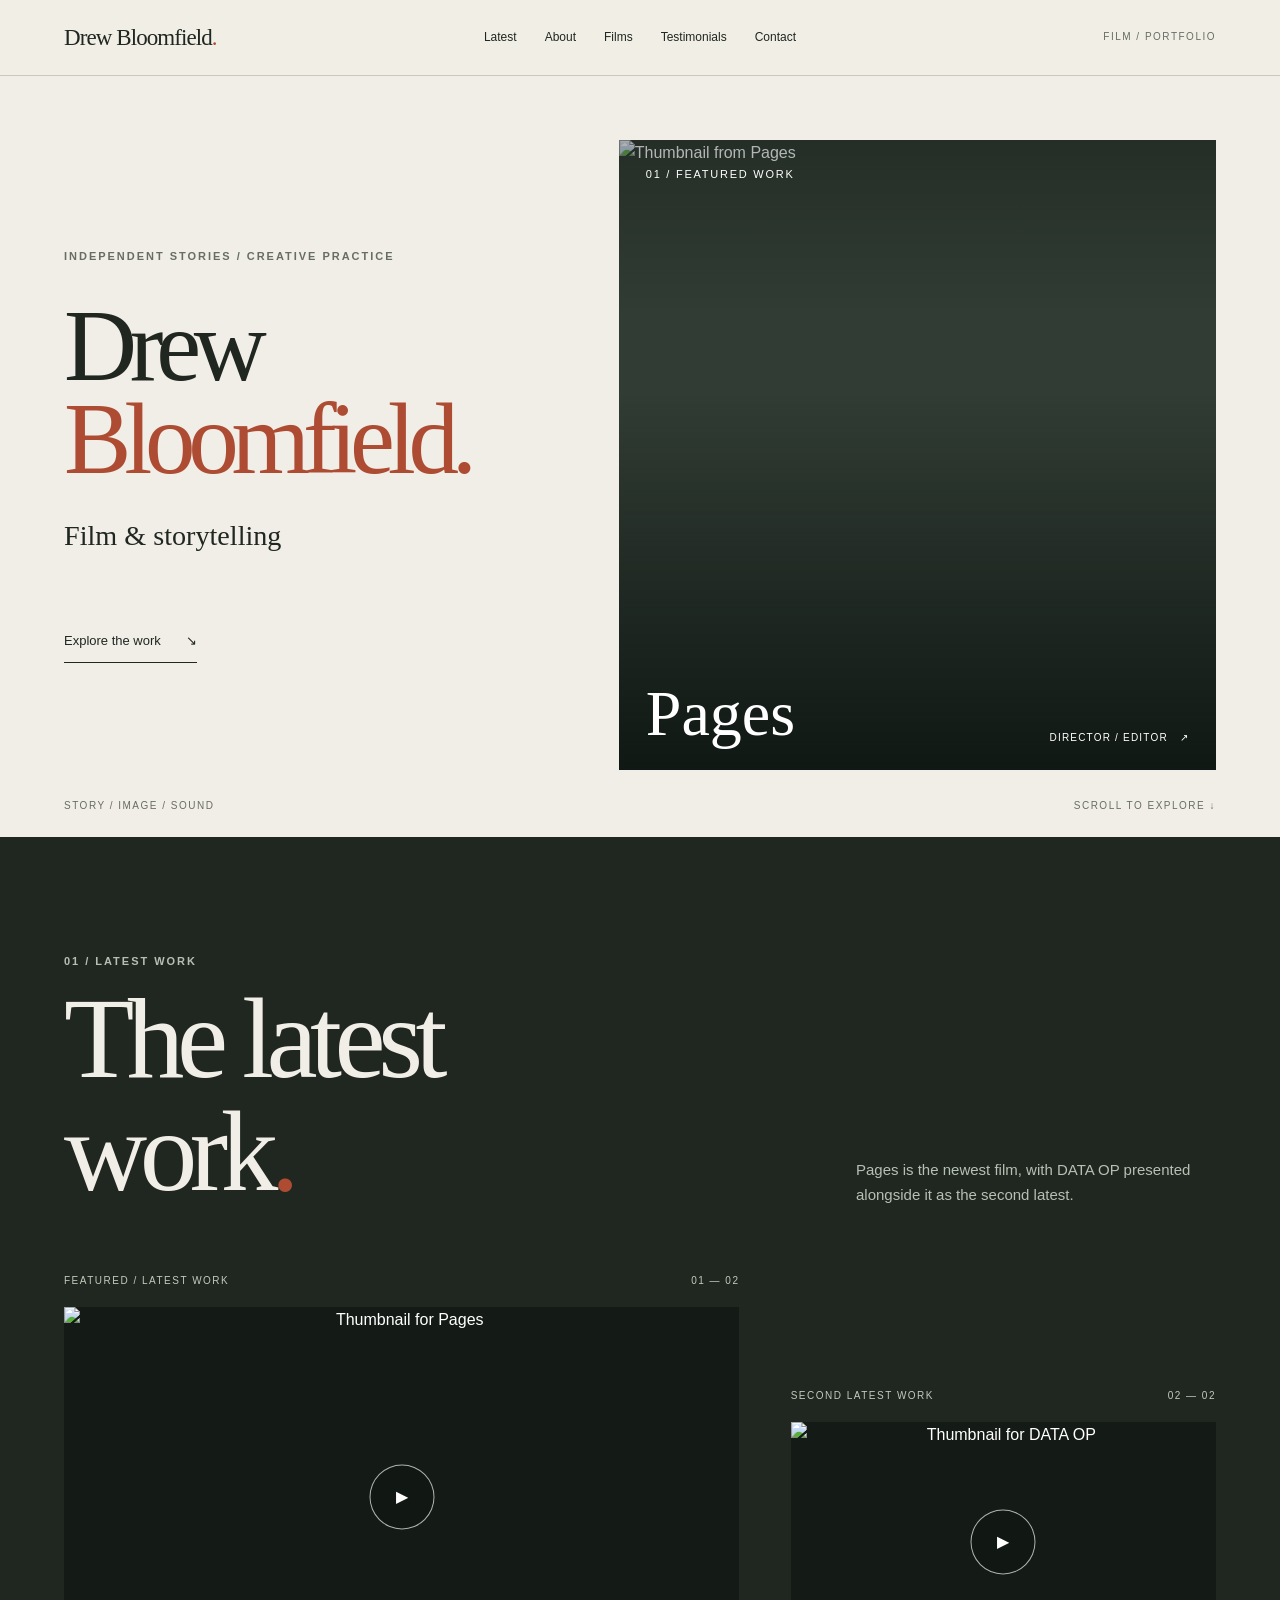
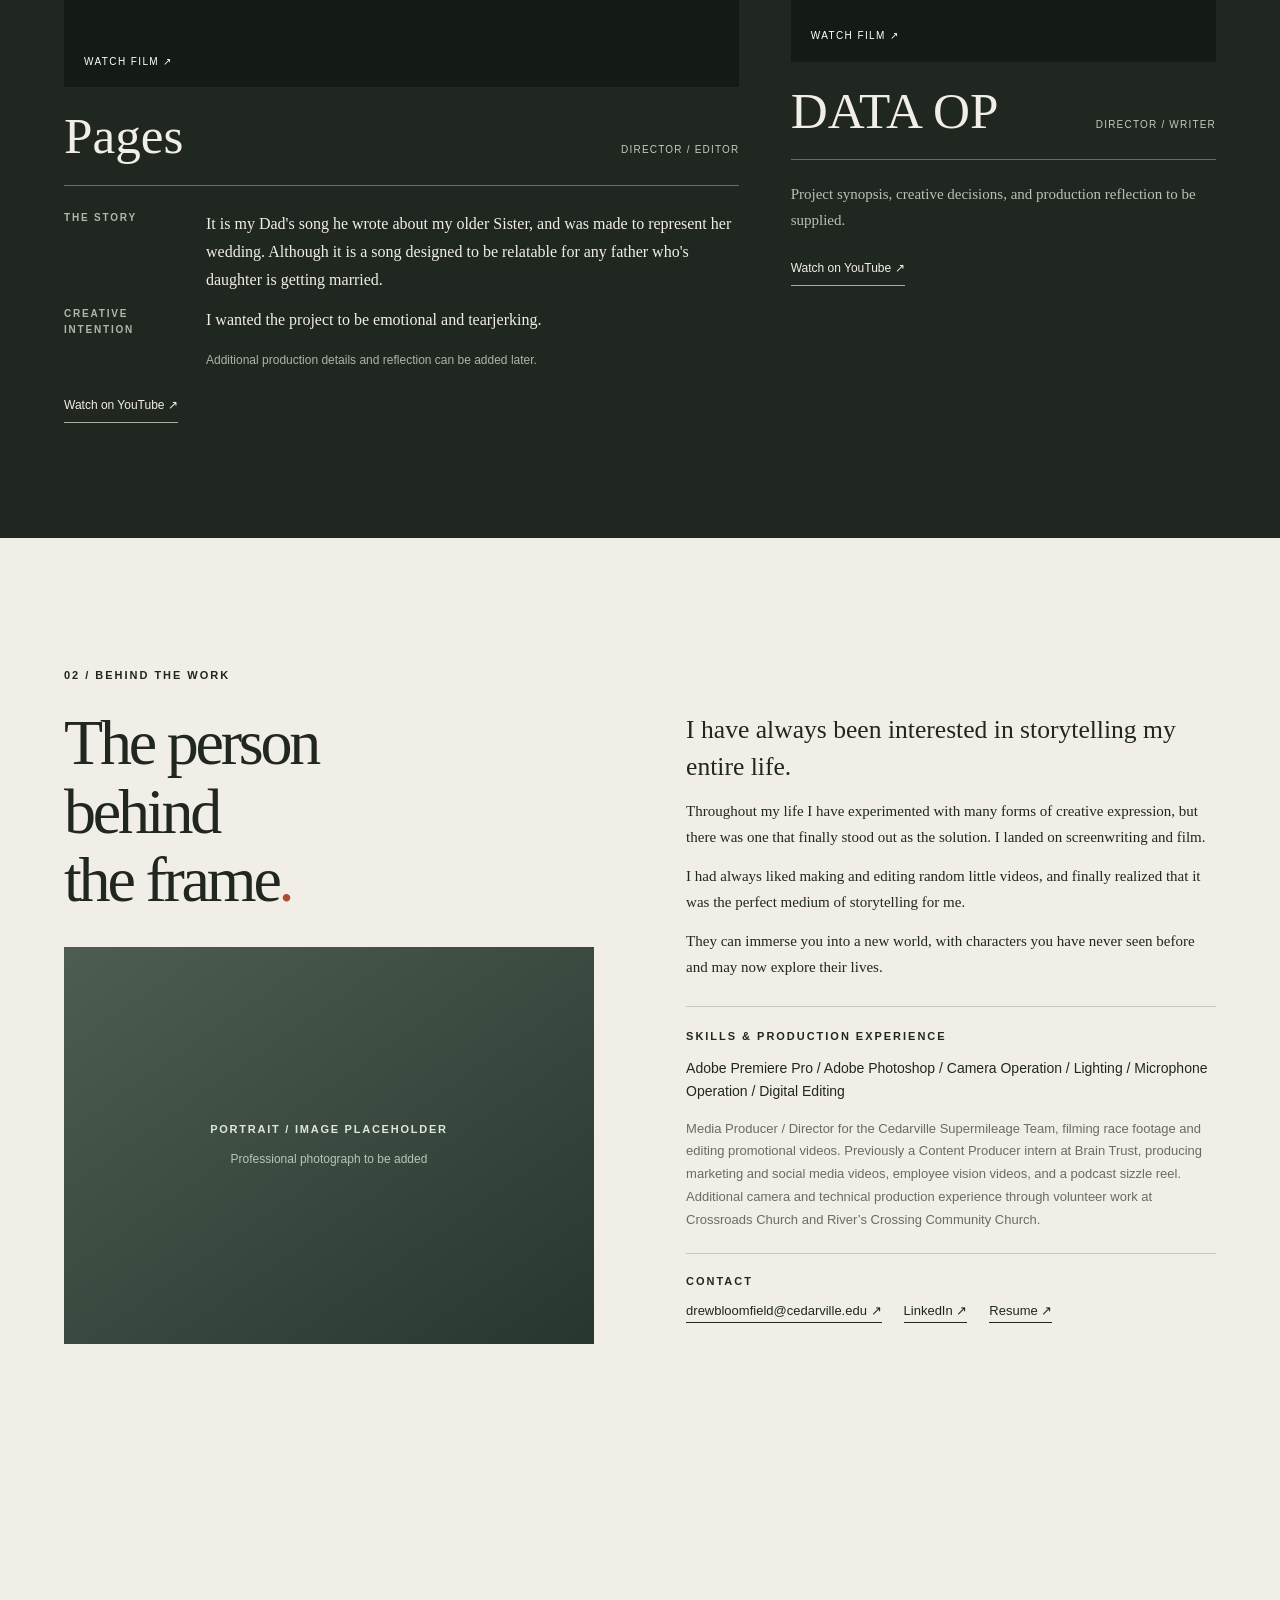
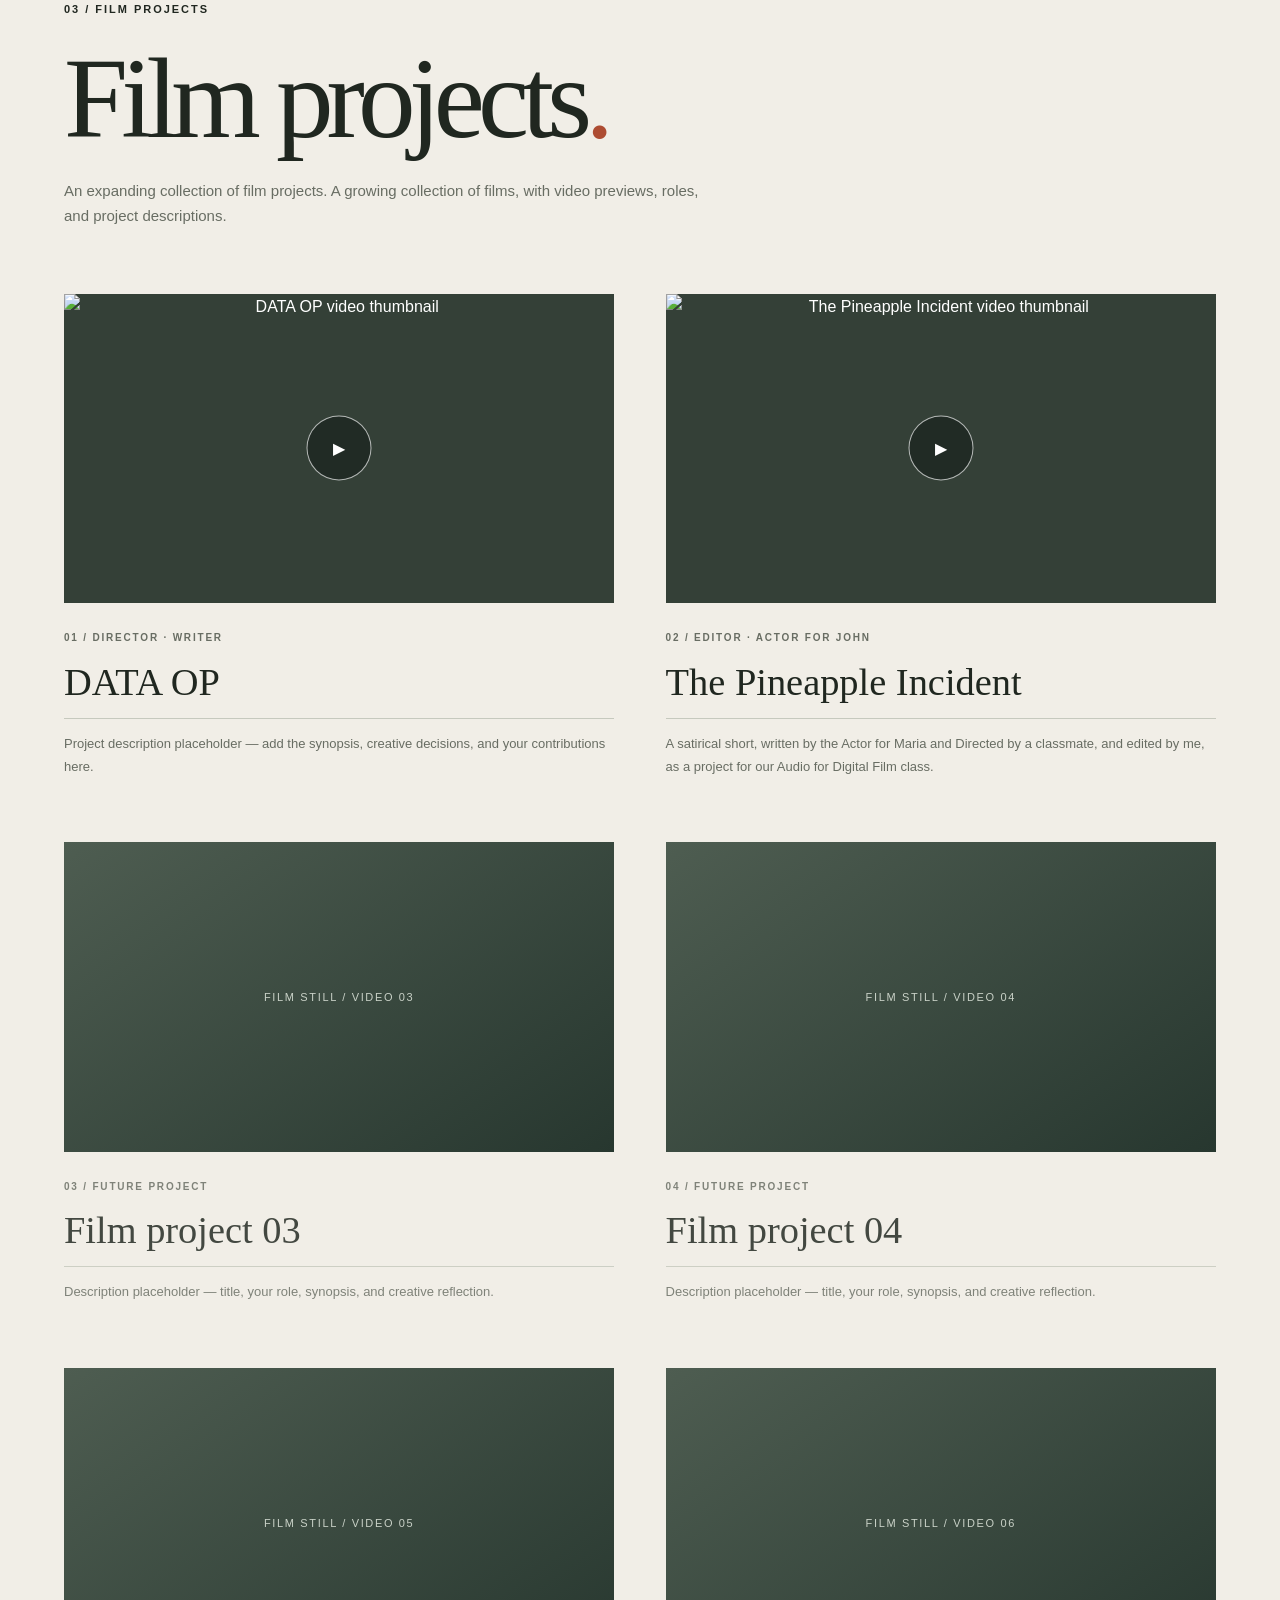
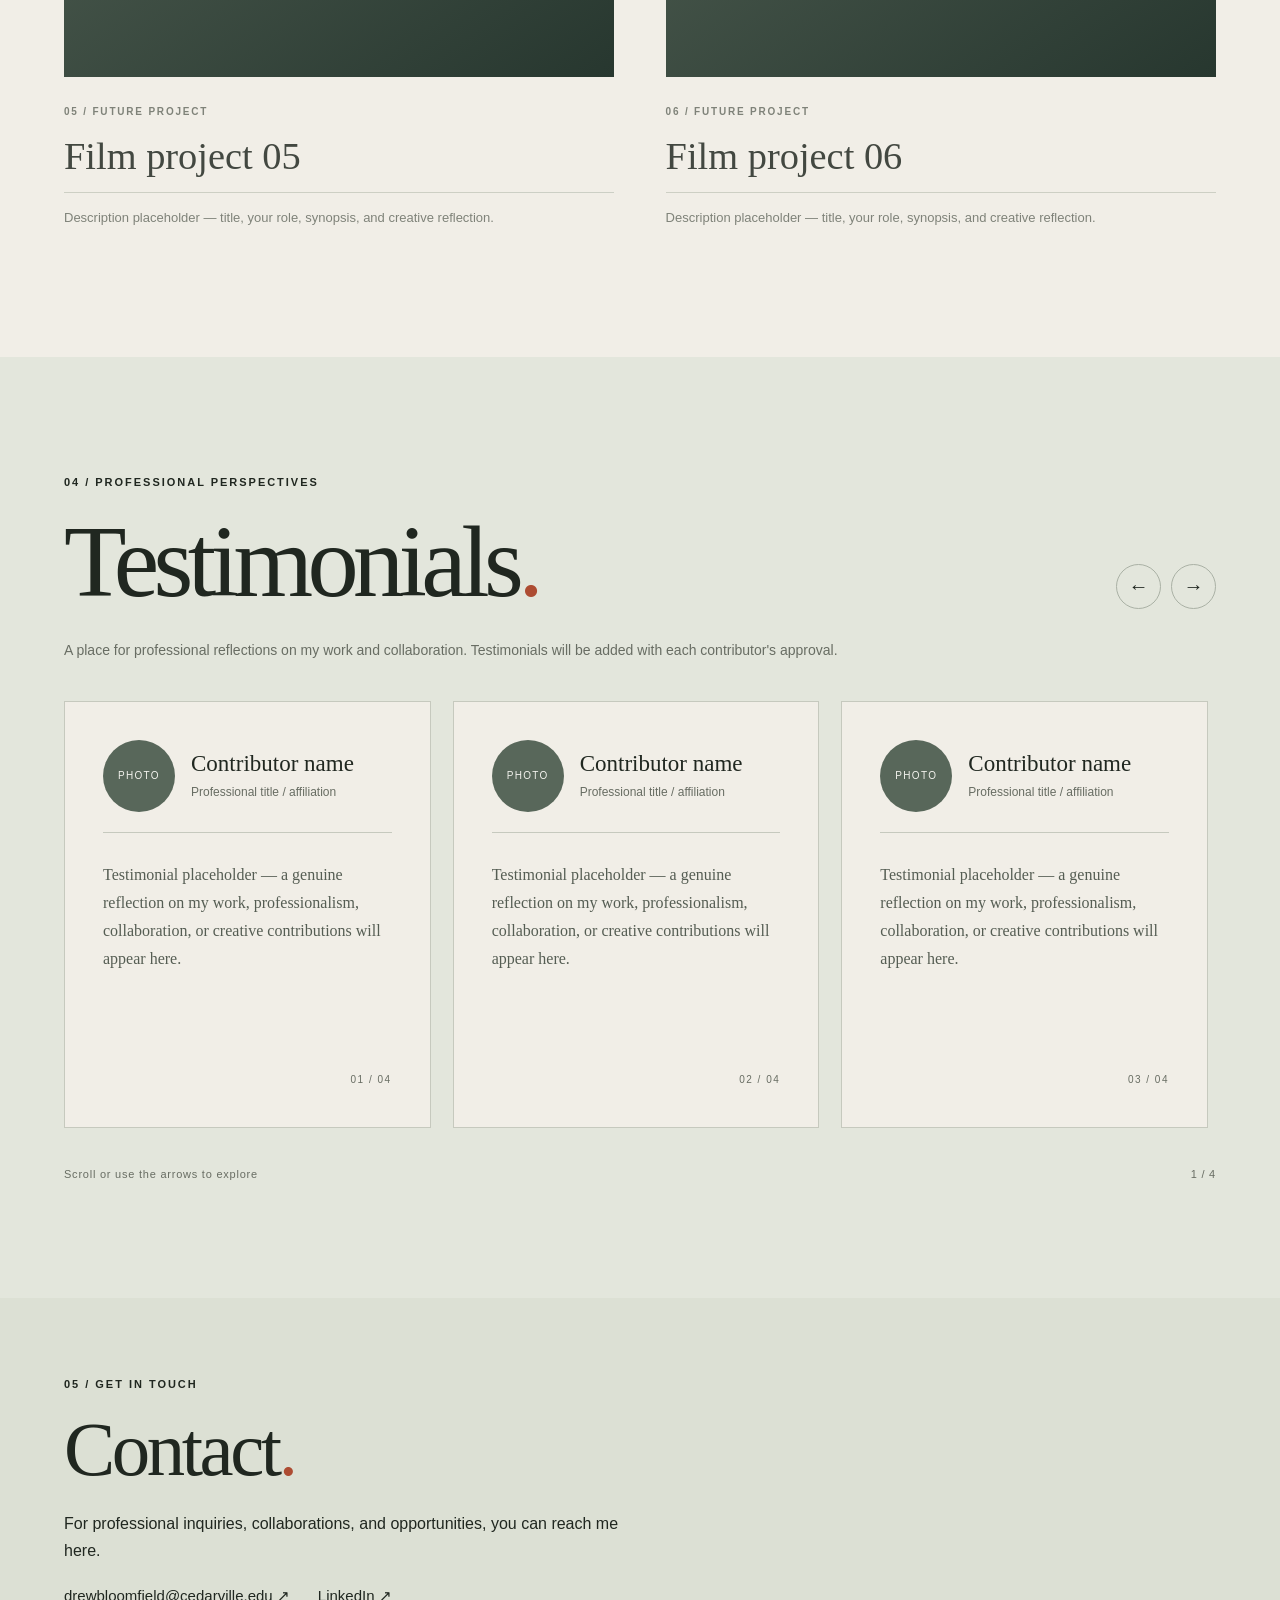
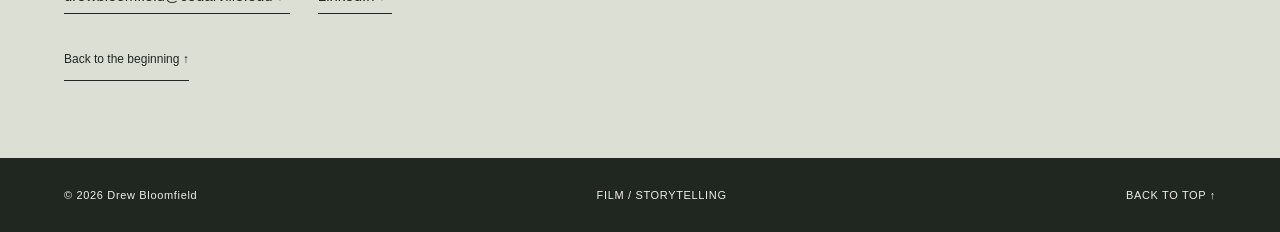
==== commit 8196a357: "Fix testimonial three-column display and force fresh stylesheet load" ====
--- a/index.html
+++ b/index.html
@@ -6,7 +6,7 @@
 <meta name="theme-color" content="#202720">
 <meta name="description" content="Drew Bloomfield — film and storytelling portfolio featuring Pages and DATA OP.">
 <title>Drew Bloomfield | Film Portfolio</title>
-<link rel="stylesheet" href="./styles.css?v=testimonials-20261113">
+<link rel="stylesheet" href="./styles.css?v=testimonials-three-column-20261113-1946">
 <script src="./script.js?v=testimonials-20261113" defer></script>
 </head>
 <body>
--- a/styles.css
+++ b/styles.css
@@ -84,3 +84,47 @@
 .about-portrait .portrait-placeholder{width:100%;aspect-ratio:4/3;background:linear-gradient(145deg,#4e5d51,#27372f);color:#e0e6db;display:flex;flex-direction:column;align-items:center;justify-content:center;gap:12px;text-align:center;padding:24px}
 .about-portrait .portrait-placeholder span{font-size:11px;letter-spacing:.16em;font-weight:600}
 .about-portrait .portrait-placeholder small{font-size:12px;color:#b8c5b7}
+
+/* Testimonial slider: editorial cards, real endorsements to be supplied. */
+.testimonials-section{padding:clamp(75px,9vw,130px) 5%;background:#e3e6dc;color:var(--ink)}
+.testimonials-heading{max-width:1350px;margin:auto;display:flex;justify-content:space-between;align-items:end;gap:24px}
+.testimonials-heading h2{font:clamp(52px,8vw,110px)/1.08 Georgia,serif;letter-spacing:-.055em;margin-top:16px}
+.testimonials-heading h2 span{color:var(--accent)}
+.testimonial-controls{display:flex;gap:10px;padding-bottom:8px}
+.testimonial-controls button{width:45px;height:45px;border:1px solid #aab1a5;border-radius:50%;background:transparent;color:var(--ink);font-size:20px}
+.testimonial-controls button:hover{background:var(--ink);color:var(--light)}
+.testimonials-intro{max-width:650px;margin:22px auto 35px;max-width:1350px;font-size:14px;color:var(--muted)}
+.testimonials-track{max-width:1350px;margin:auto;display:flex;gap:22px;overflow-x:auto;scroll-snap-type:x mandatory;scroll-behavior:smooth;scrollbar-width:thin;padding:4px 4px 22px}
+.testimonial-card{flex:0 0 calc((100% - 22px)/2);scroll-snap-align:start;background:var(--paper);border:1px solid var(--line);padding:clamp(22px,3vw,38px);min-width:0;display:flex;flex-direction:column;gap:24px;min-height:315px}
+.testimonial-person{display:flex;align-items:center;gap:16px}
+.testimonial-avatar{width:72px;height:72px;flex:none;border-radius:50%;display:grid;place-items:center;background:#58675a;color:#f2f2ed}
+.testimonial-avatar span{font-size:10px;letter-spacing:.13em}
+.testimonial-person h3{font:23px/1.2 Georgia,serif}
+.testimonial-person p{font-size:12px;color:var(--muted);margin-top:6px}
+.testimonial-quote{border-top:1px solid var(--line);padding-top:23px;flex:1}
+.testimonial-quote p{font:16px/1.75 Georgia,serif;color:#555d53}
+.testimonial-number{font-size:10px;letter-spacing:.15em;color:var(--muted);align-self:end}
+.testimonial-hint{max-width:1350px;margin:15px auto 0;display:flex;justify-content:space-between;font-size:11px;letter-spacing:.07em;color:var(--muted)}
+@media(max-width:700px){.testimonial-card{flex-basis:85%}.testimonials-heading h2{font-size:clamp(40px,9vw,65px)}}
+@media(max-width:520px){.site-header nav{gap:8px;flex-wrap:wrap;justify-content:flex-end}.site-header nav a{font-size:10px}.testimonial-card{flex-basis:92%}}
+@media(prefers-reduced-motion:reduce){.testimonials-track{scroll-behavior:auto}}
+
+/* Testimonial refinement: three narrower cards per desktop row and taller quote area. */
+.testimonial-card{
+  flex:0 0 calc((100% - 44px)/3);
+  min-height:390px;
+  gap:20px;
+}
+.testimonial-quote{
+  min-height:220px;
+  padding-top:28px;
+}
+@media(max-width:900px){
+  .testimonial-card{flex-basis:calc((100% - 22px)/2)}
+}
+@media(max-width:700px){
+  .testimonial-card{flex-basis:85%}
+}
+@media(max-width:520px){
+  .testimonial-card{flex-basis:92%}
+}
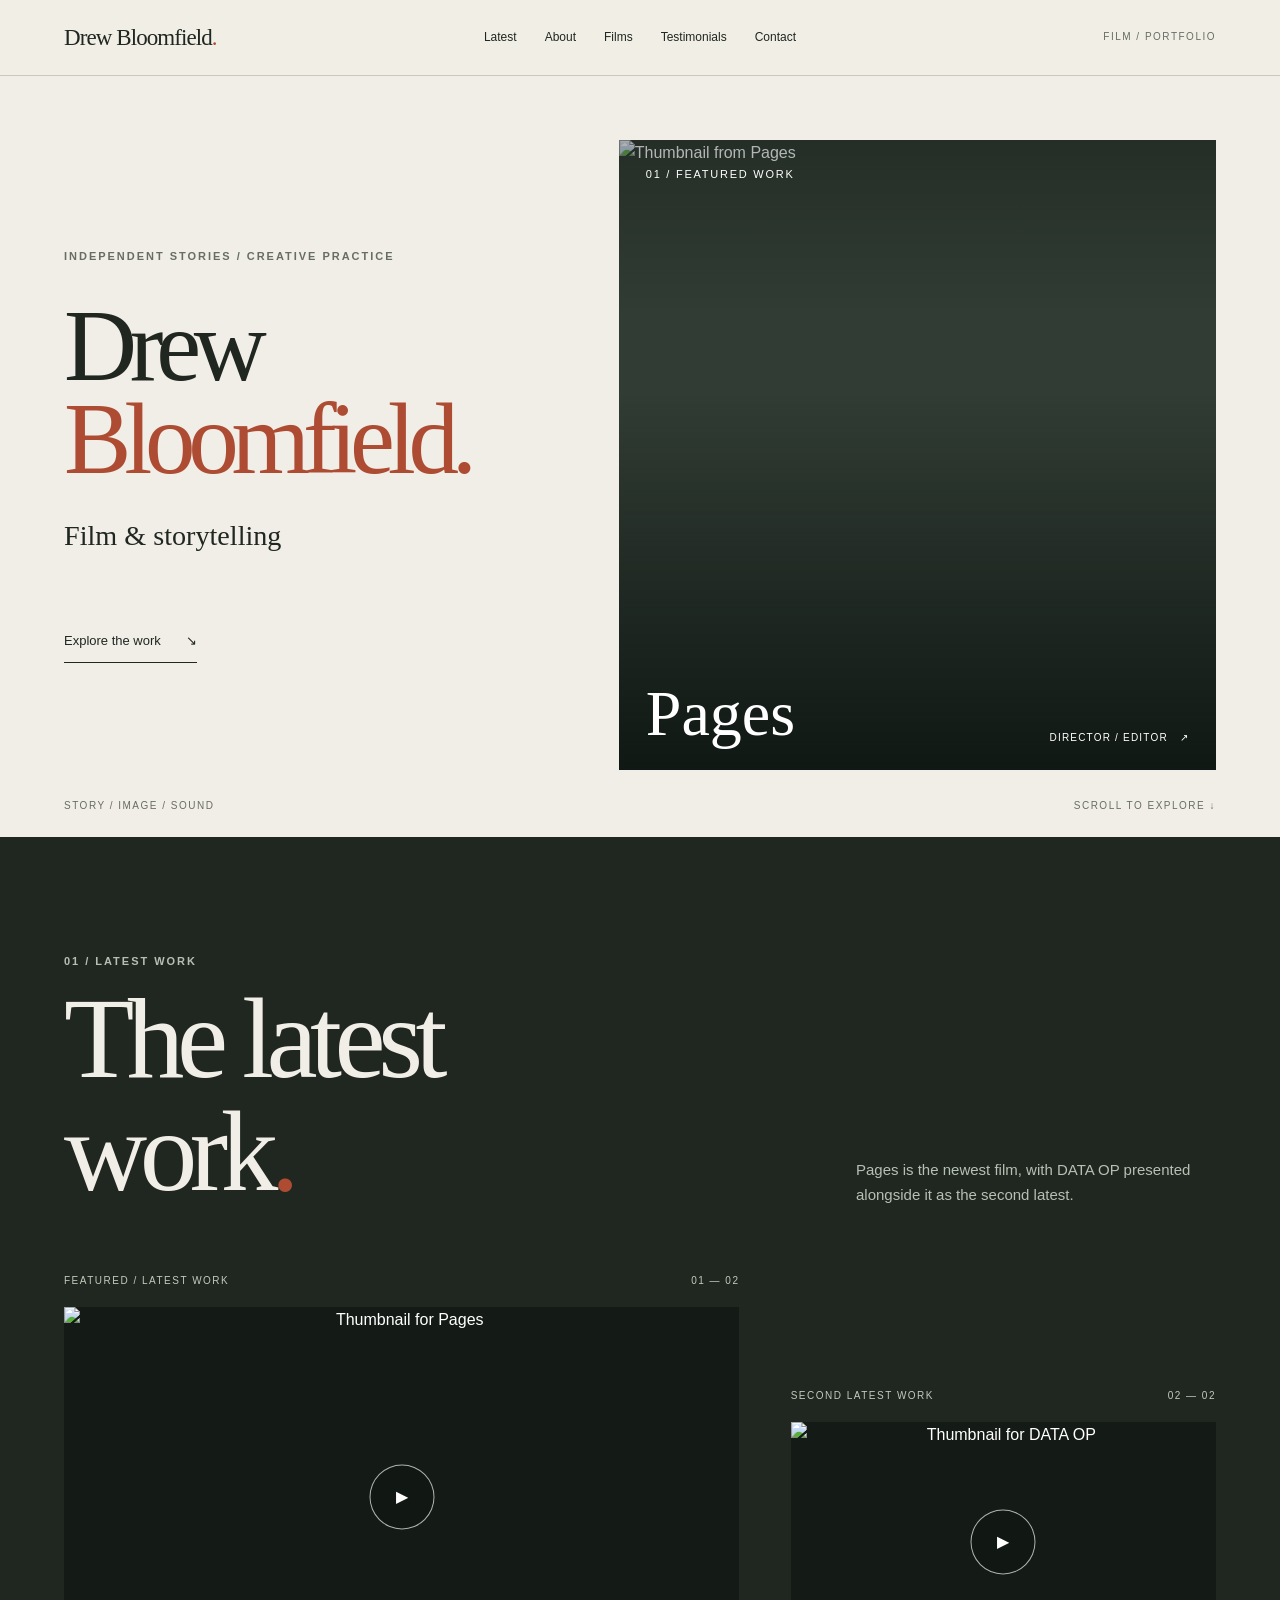
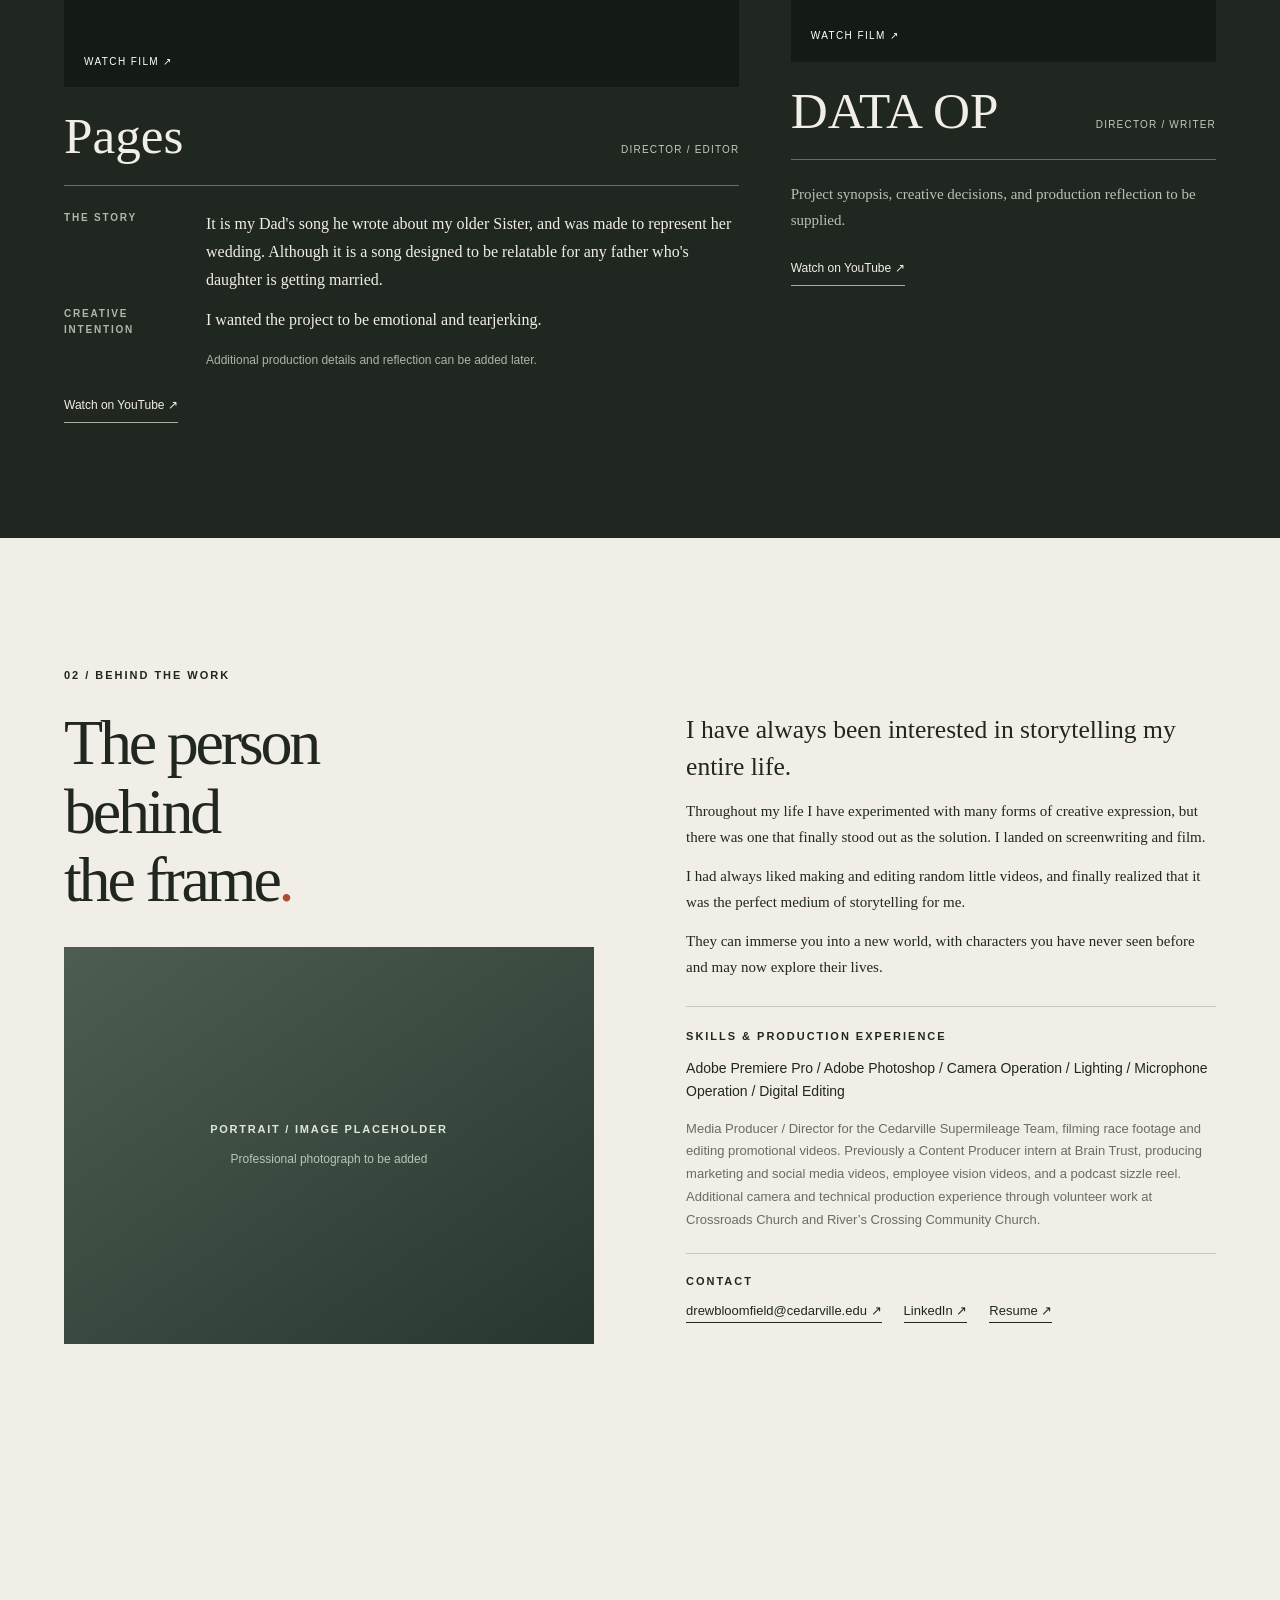
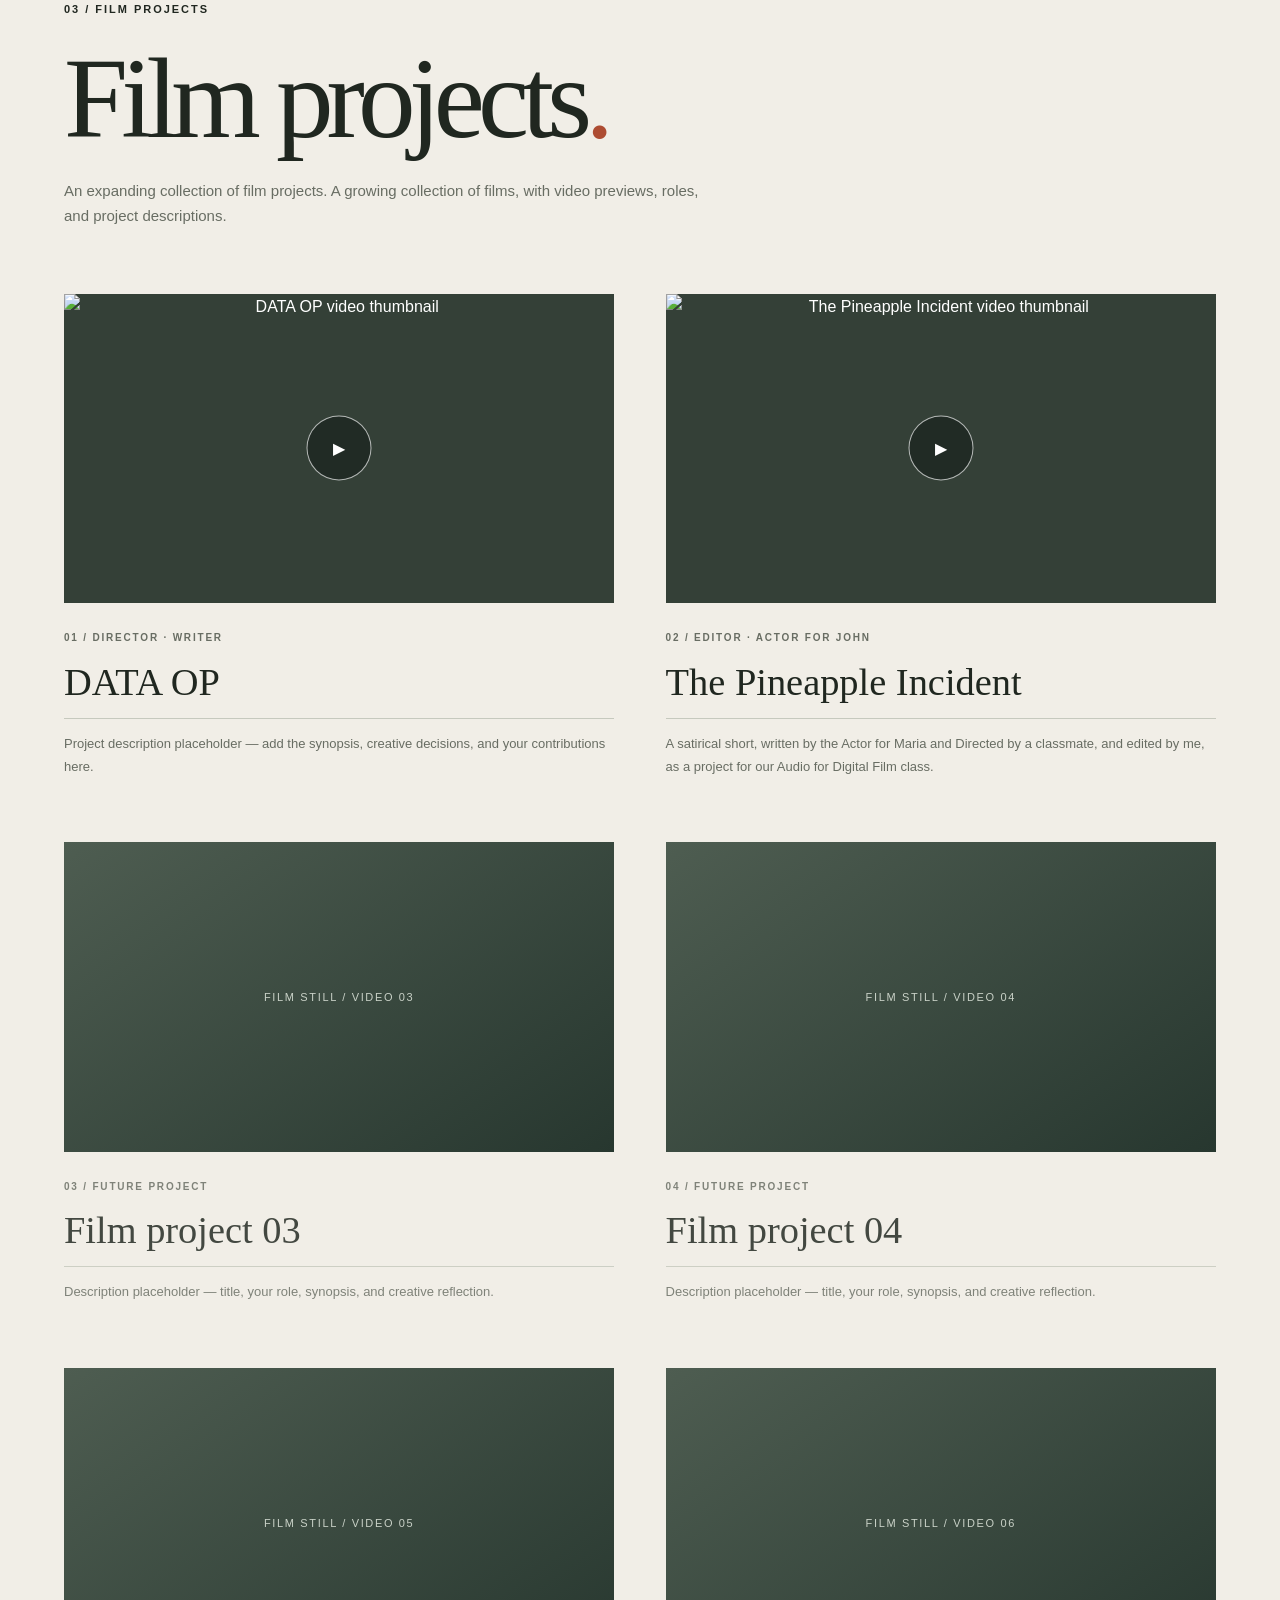
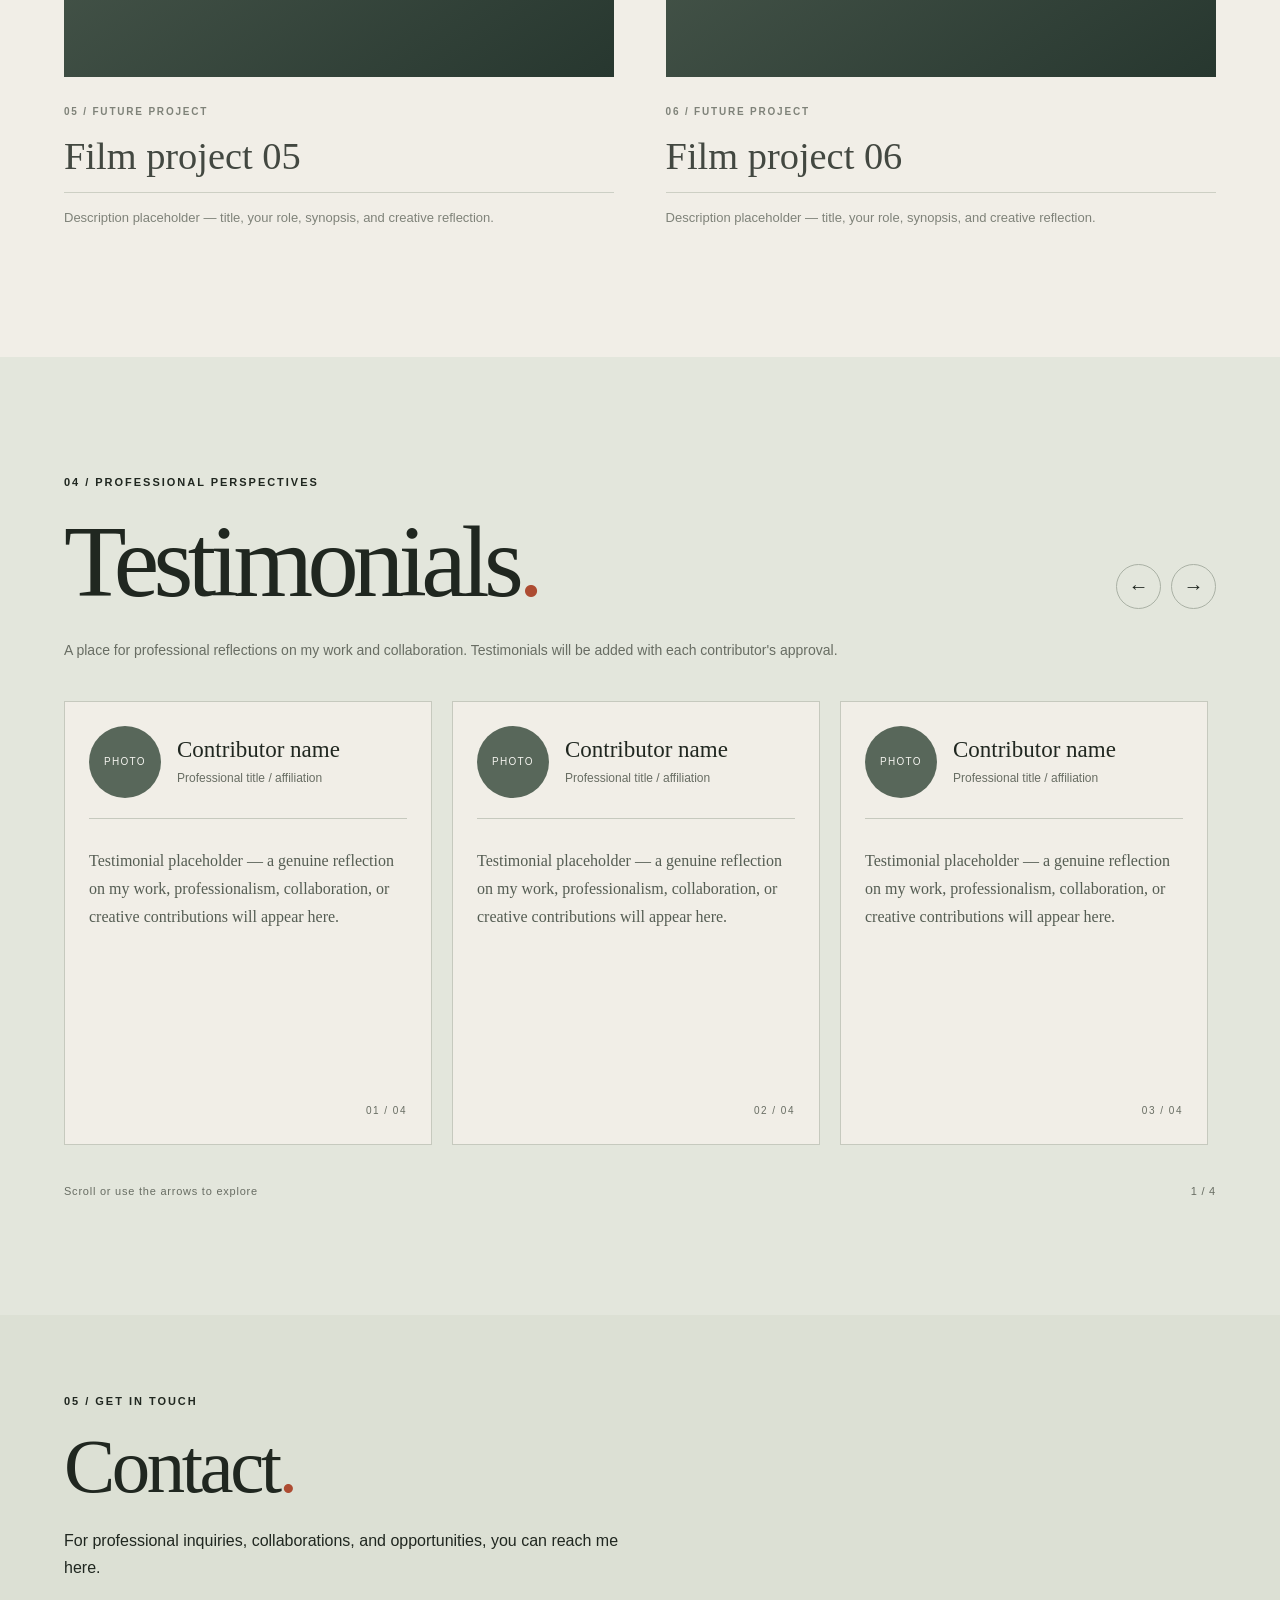
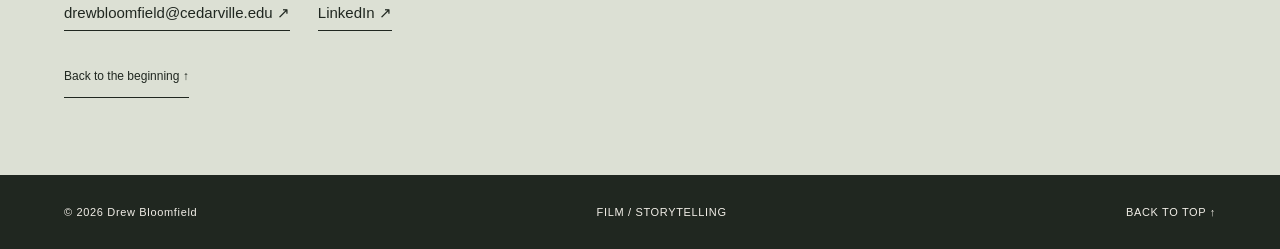
==== commit 49e0b36e: "Enforce testimonial three-column grid directly in HTML to bypass CSS caching" ====
--- a/index.html
+++ b/index.html
@@ -8,6 +8,15 @@
 <title>Drew Bloomfield | Film Portfolio</title>
 <link rel="stylesheet" href="./styles.css?v=testimonials-three-column-20261113-1946">
 <script src="./script.js?v=testimonials-20261113" defer></script>
+<style id="testimonial-layout-v3">
+/* In-page override guarantees this layout loads with the HTML, regardless of cached CSS. */
+#testimonials #testimonials-track{display:grid!important;grid-auto-flow:column!important;grid-auto-columns:calc((100% - 40px)/3)!important;grid-template-columns:none!important;gap:20px!important;overflow-x:auto!important;scroll-snap-type:x mandatory!important;align-items:stretch!important}
+#testimonials #testimonials-track>.testimonial-card{box-sizing:border-box!important;width:100%!important;min-width:0!important;max-width:none!important;min-height:440px!important;flex:none!important;padding:24px!important;scroll-snap-align:start!important}
+#testimonials .testimonial-quote{min-height:265px!important;flex:1!important;padding-top:28px!important}
+@media(max-width:900px){#testimonials #testimonials-track{grid-auto-columns:calc((100% - 20px)/2)!important}}
+@media(max-width:700px){#testimonials #testimonials-track{grid-auto-columns:85%!important}}
+@media(max-width:520px){#testimonials #testimonials-track{grid-auto-columns:92%!important}}
+</style>
 </head>
 <body>
 <a class="skip-link" href="#main">Skip to content</a>
--- a/styles.css
+++ b/styles.css
@@ -128,3 +128,17 @@
 @media(max-width:520px){
   .testimonial-card{flex-basis:92%}
 }
+
+/* Definitive three-card testimonial carousel. */
+@media(min-width:901px){
+  #testimonials .testimonials-track{display:flex;gap:20px;scroll-snap-type:x mandatory}
+  #testimonials .testimonial-card{
+    flex:0 0 calc((100% - 40px)/3);
+    width:calc((100% - 40px)/3);
+    min-width:0;
+    min-height:420px;
+    padding:26px;
+  }
+}
+#testimonials .testimonial-quote{flex:1;min-height:245px;padding-top:26px}
+#testimonials .testimonial-card{box-sizing:border-box}
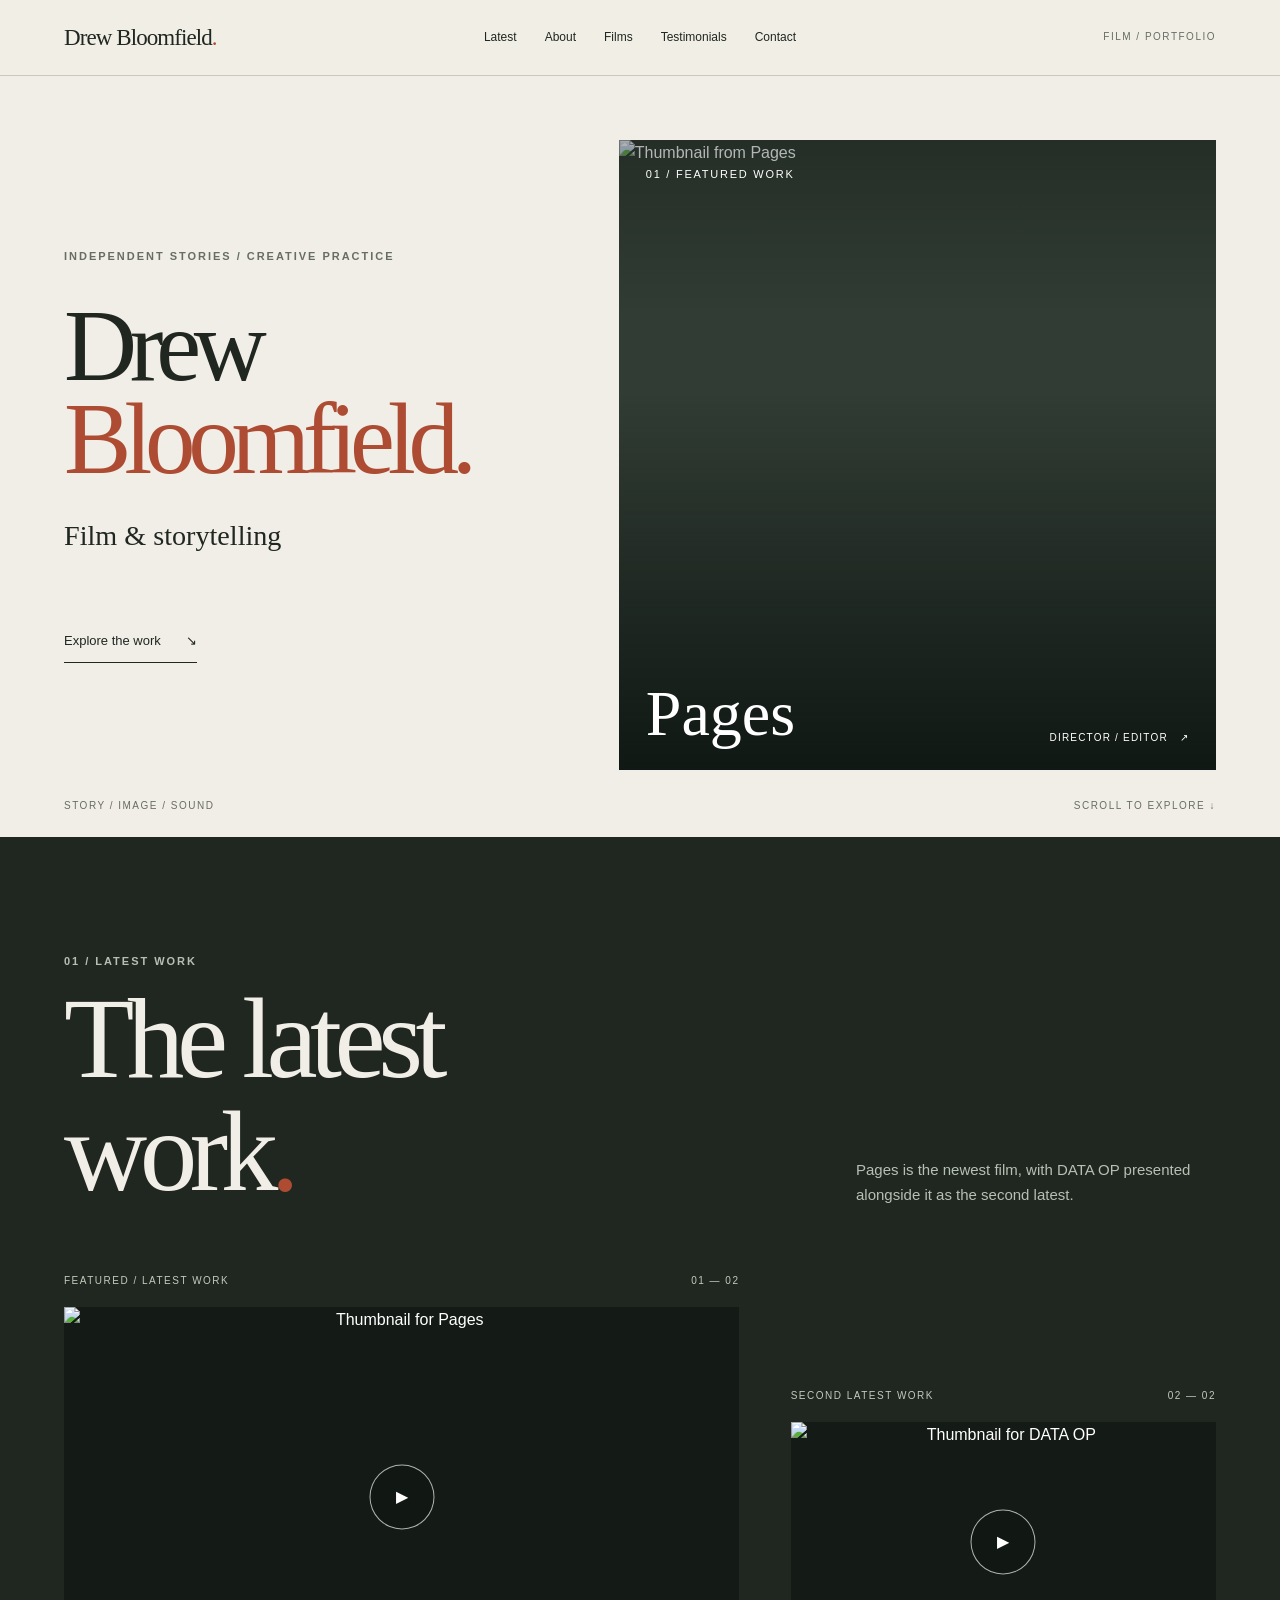
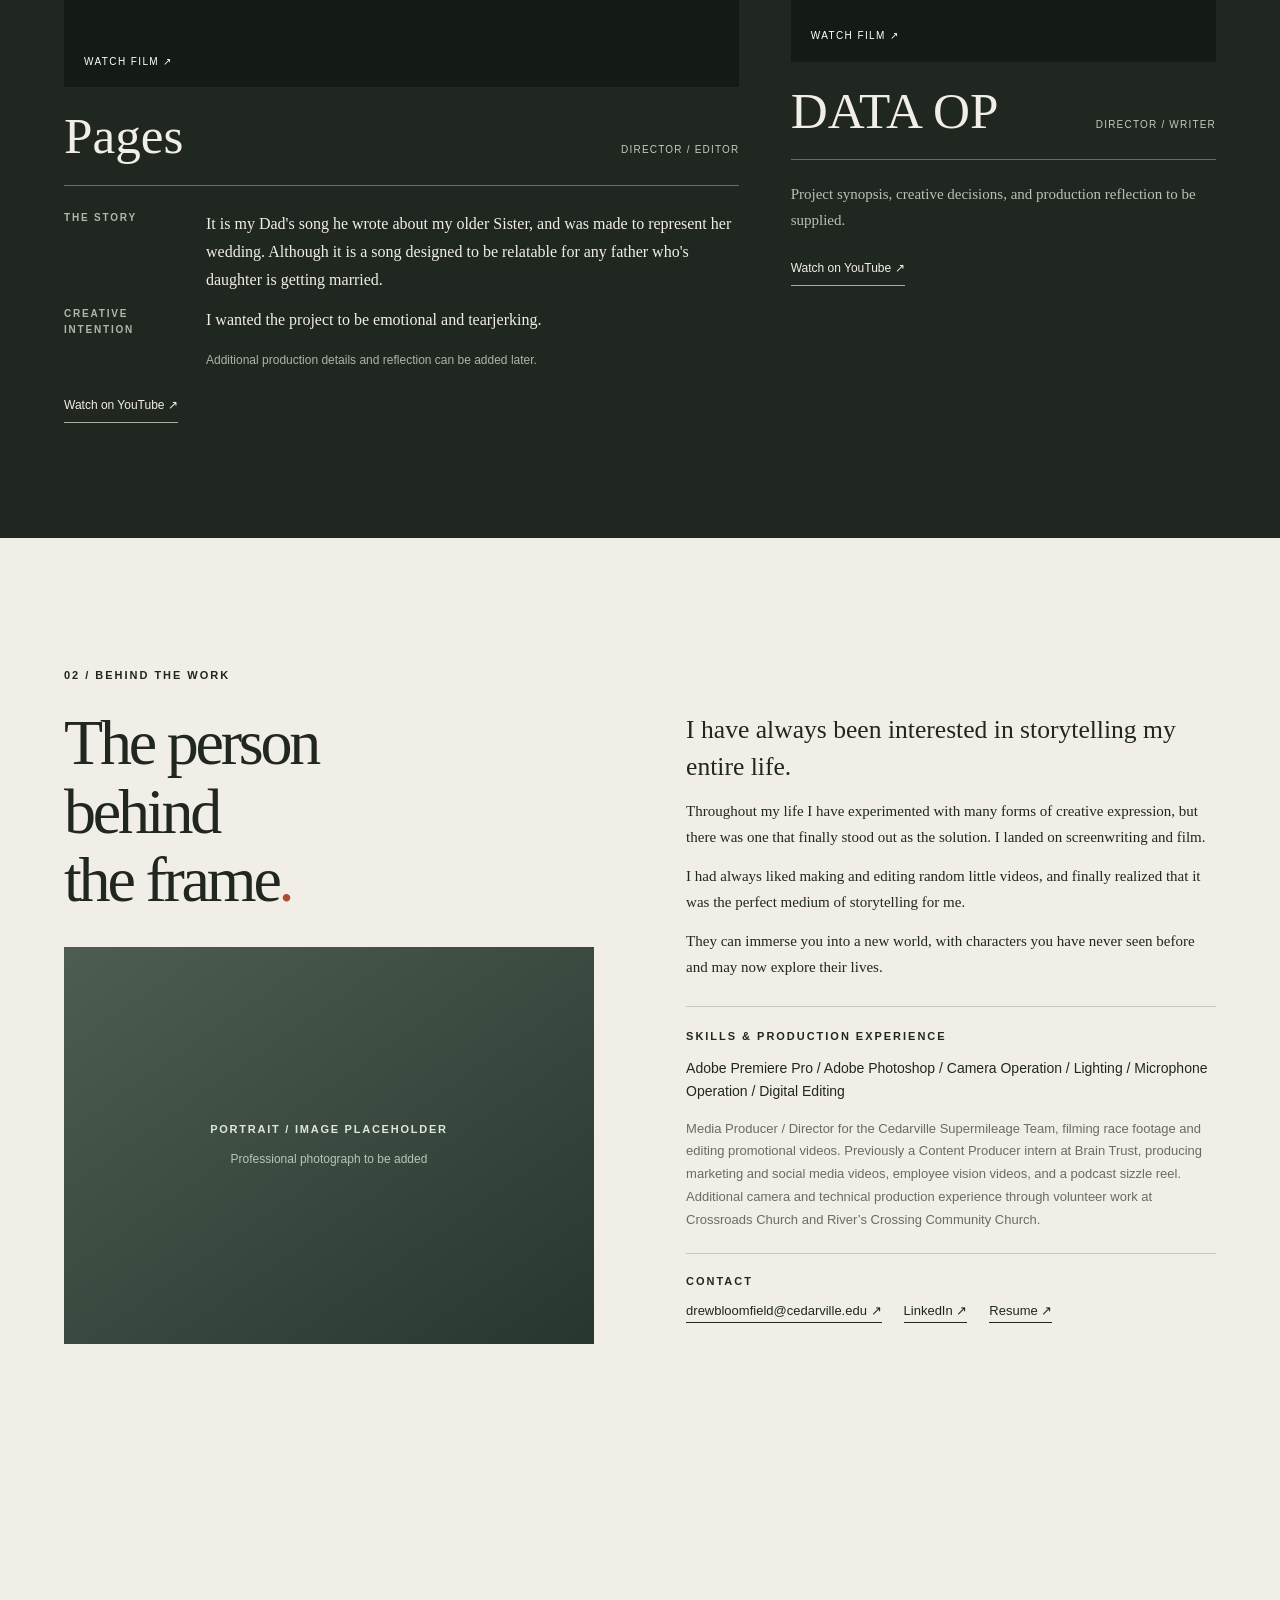
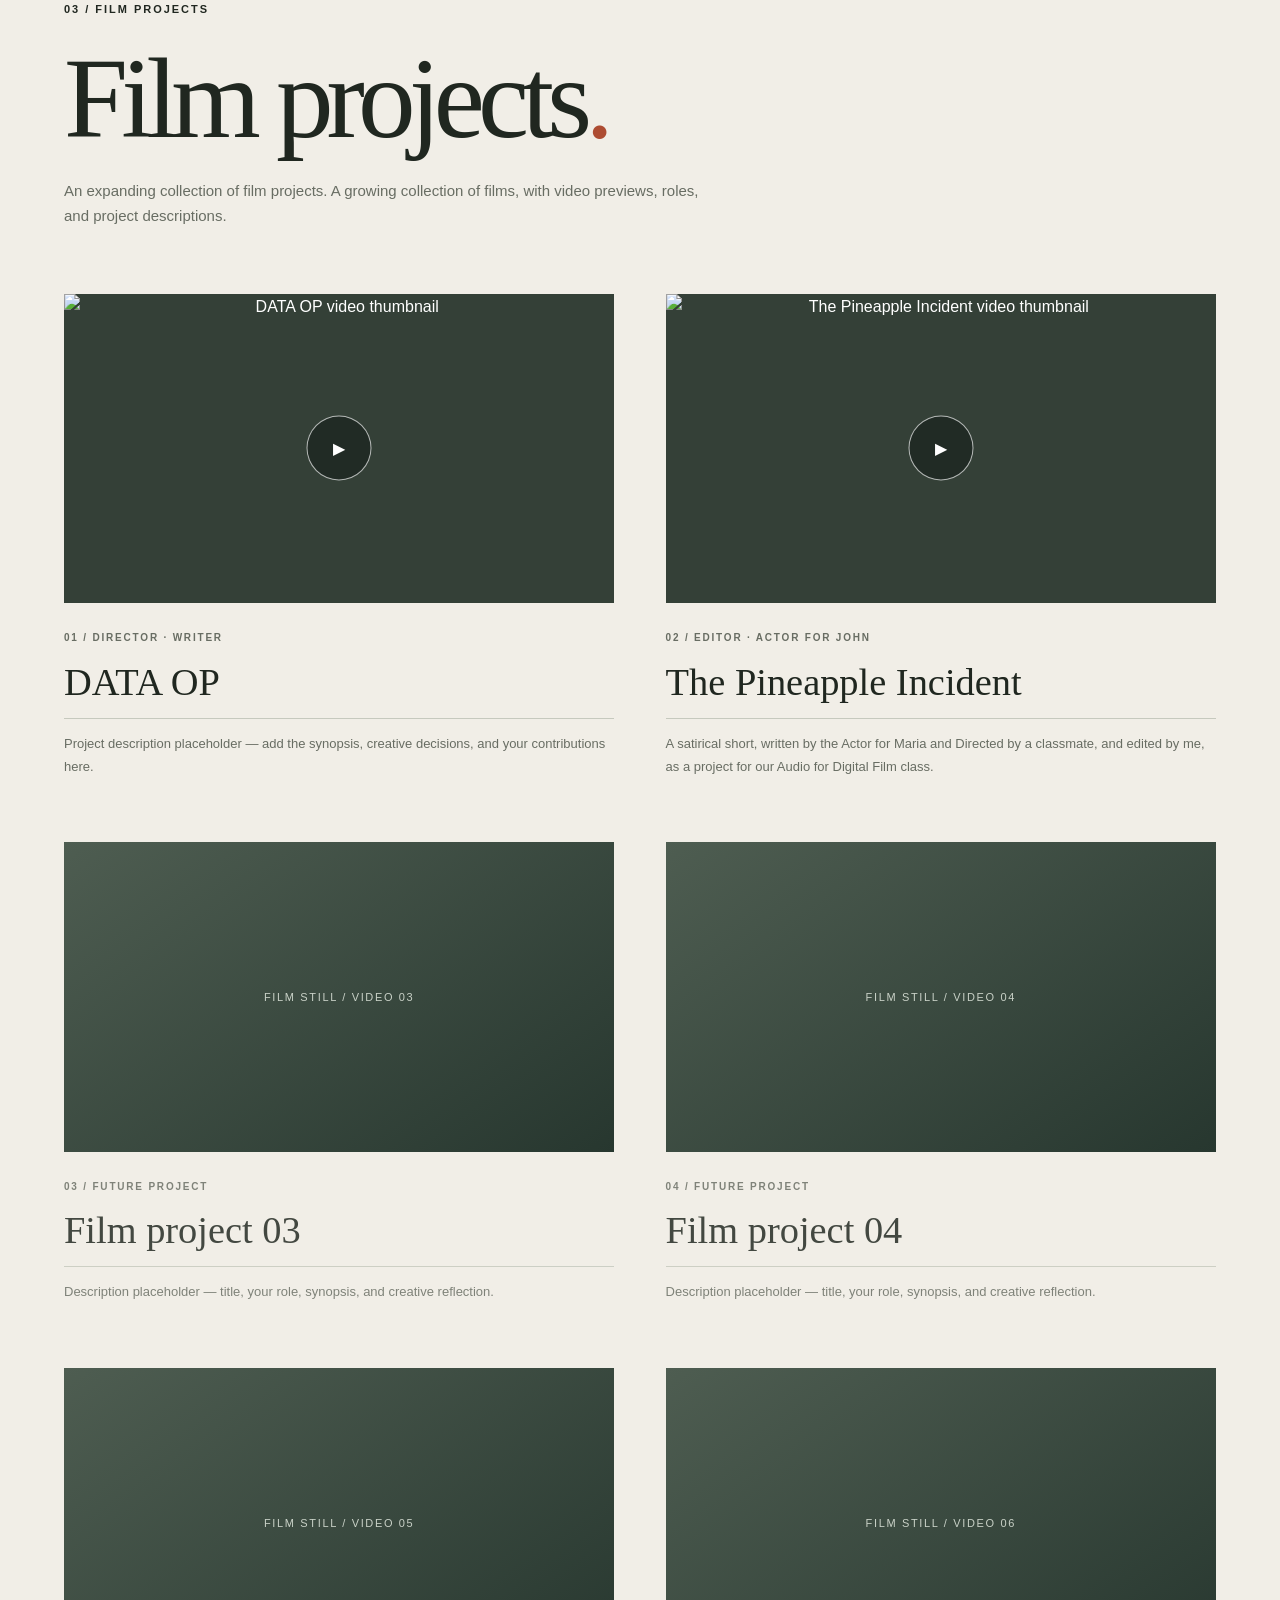
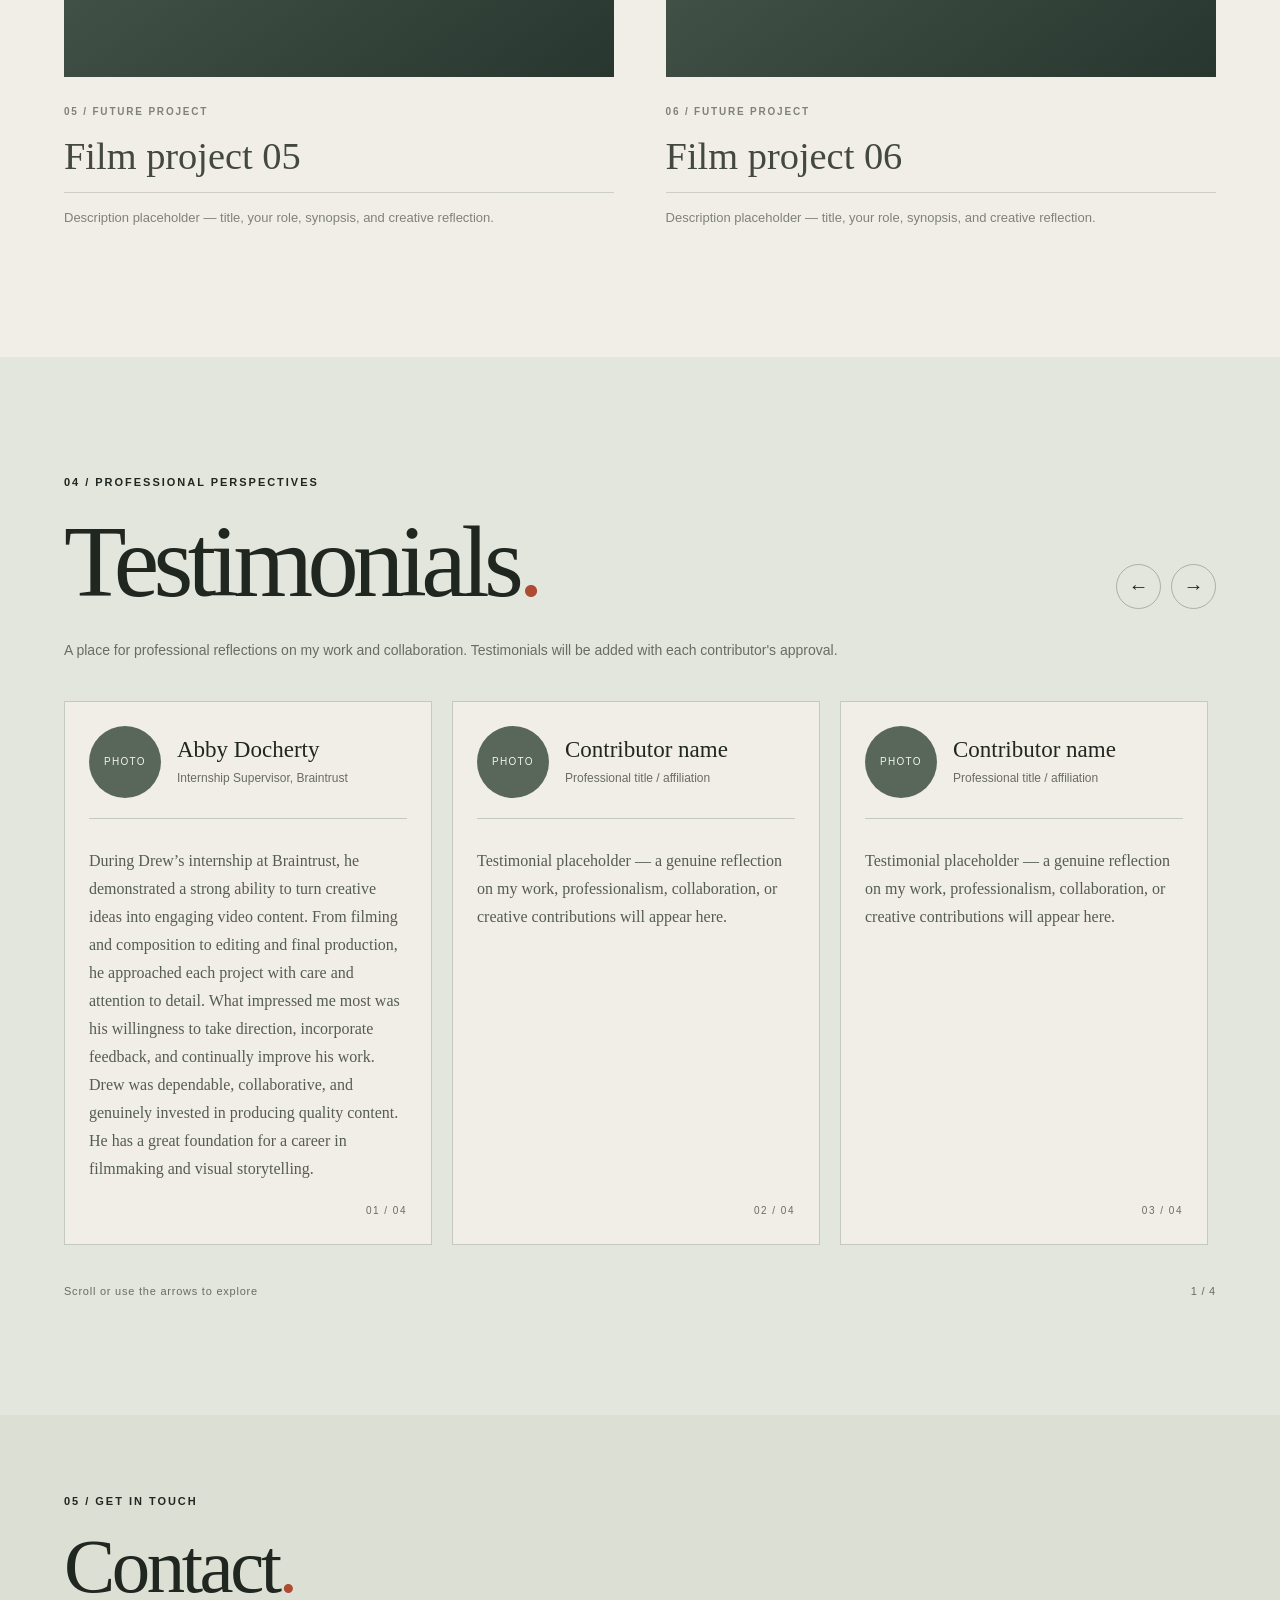
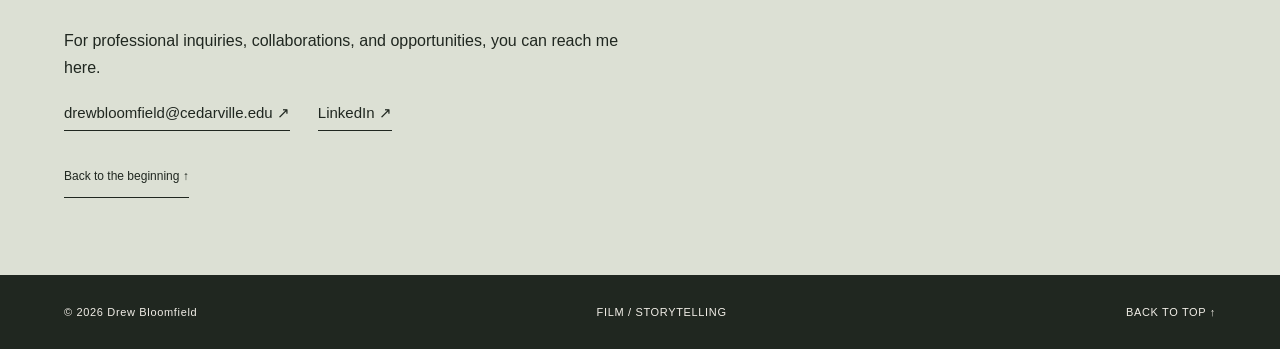
==== commit 2cf461fc: "Add Abby Docherty testimonial without changing carousel layout" ====
--- a/index.html
+++ b/index.html
@@ -123,8 +123,8 @@
   <p class="testimonials-intro">A place for professional reflections on my work and collaboration. Testimonials will be added with each contributor's approval.</p>
   <div class="testimonials-track" id="testimonials-track" tabindex="0" aria-label="Testimonial cards">
     <article class="testimonial-card">
-      <div class="testimonial-person"><div class="testimonial-avatar" role="img" aria-label="Headshot placeholder for future testimonial contributor 1"><span>PHOTO</span></div><div><h3>Contributor name</h3><p>Professional title / affiliation</p></div></div>
-      <div class="testimonial-quote"><p>Testimonial placeholder — a genuine reflection on my work, professionalism, collaboration, or creative contributions will appear here.</p></div>
+      <div class="testimonial-person"><div class="testimonial-avatar" role="img" aria-label="Headshot placeholder for Abby Docherty"><span>PHOTO</span></div><div><h3>Abby Docherty</h3><p>Internship Supervisor, Braintrust</p></div></div>
+      <div class="testimonial-quote"><p>During Drew’s internship at Braintrust, he demonstrated a strong ability to turn creative ideas into engaging video content. From filming and composition to editing and final production, he approached each project with care and attention to detail. What impressed me most was his willingness to take direction, incorporate feedback, and continually improve his work. Drew was dependable, collaborative, and genuinely invested in producing quality content. He has a great foundation for a career in filmmaking and visual storytelling.</p></div>
       <span class="testimonial-number">01 / 04</span>
     </article>
     <article class="testimonial-card">
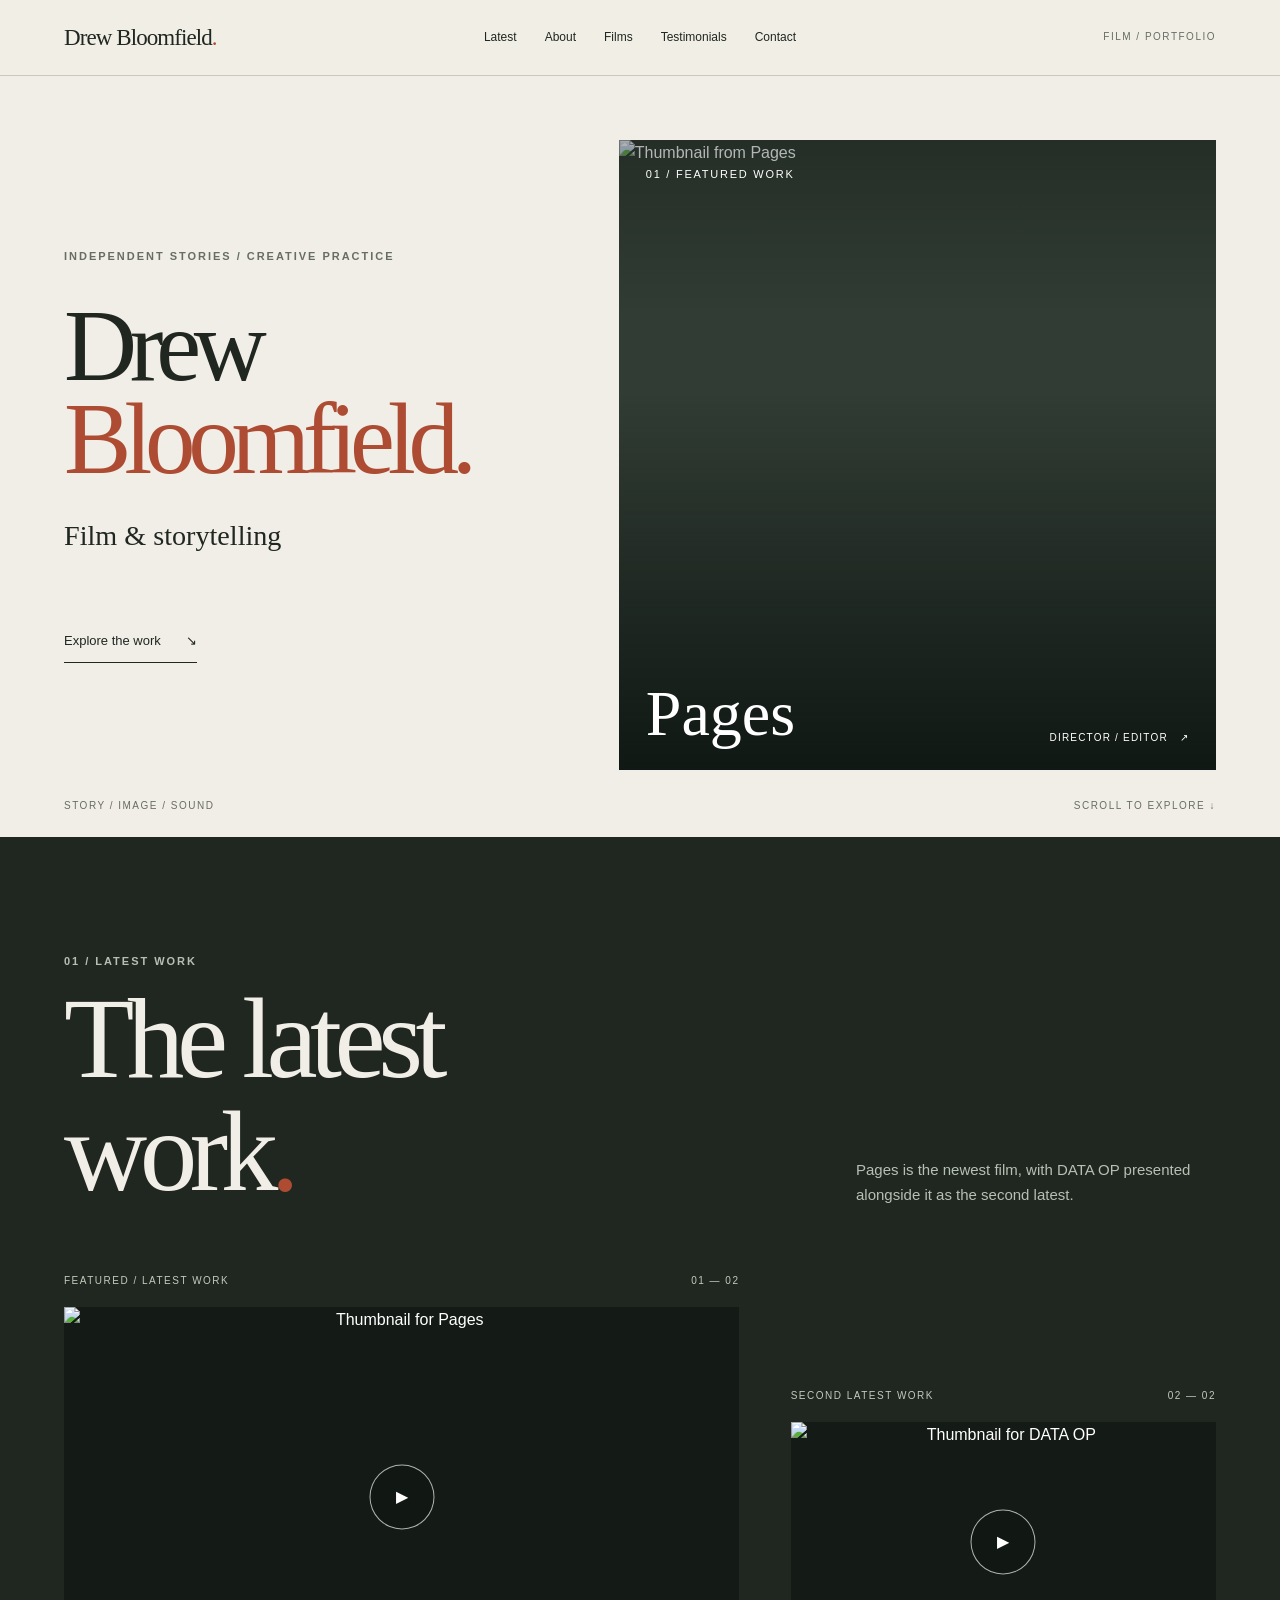
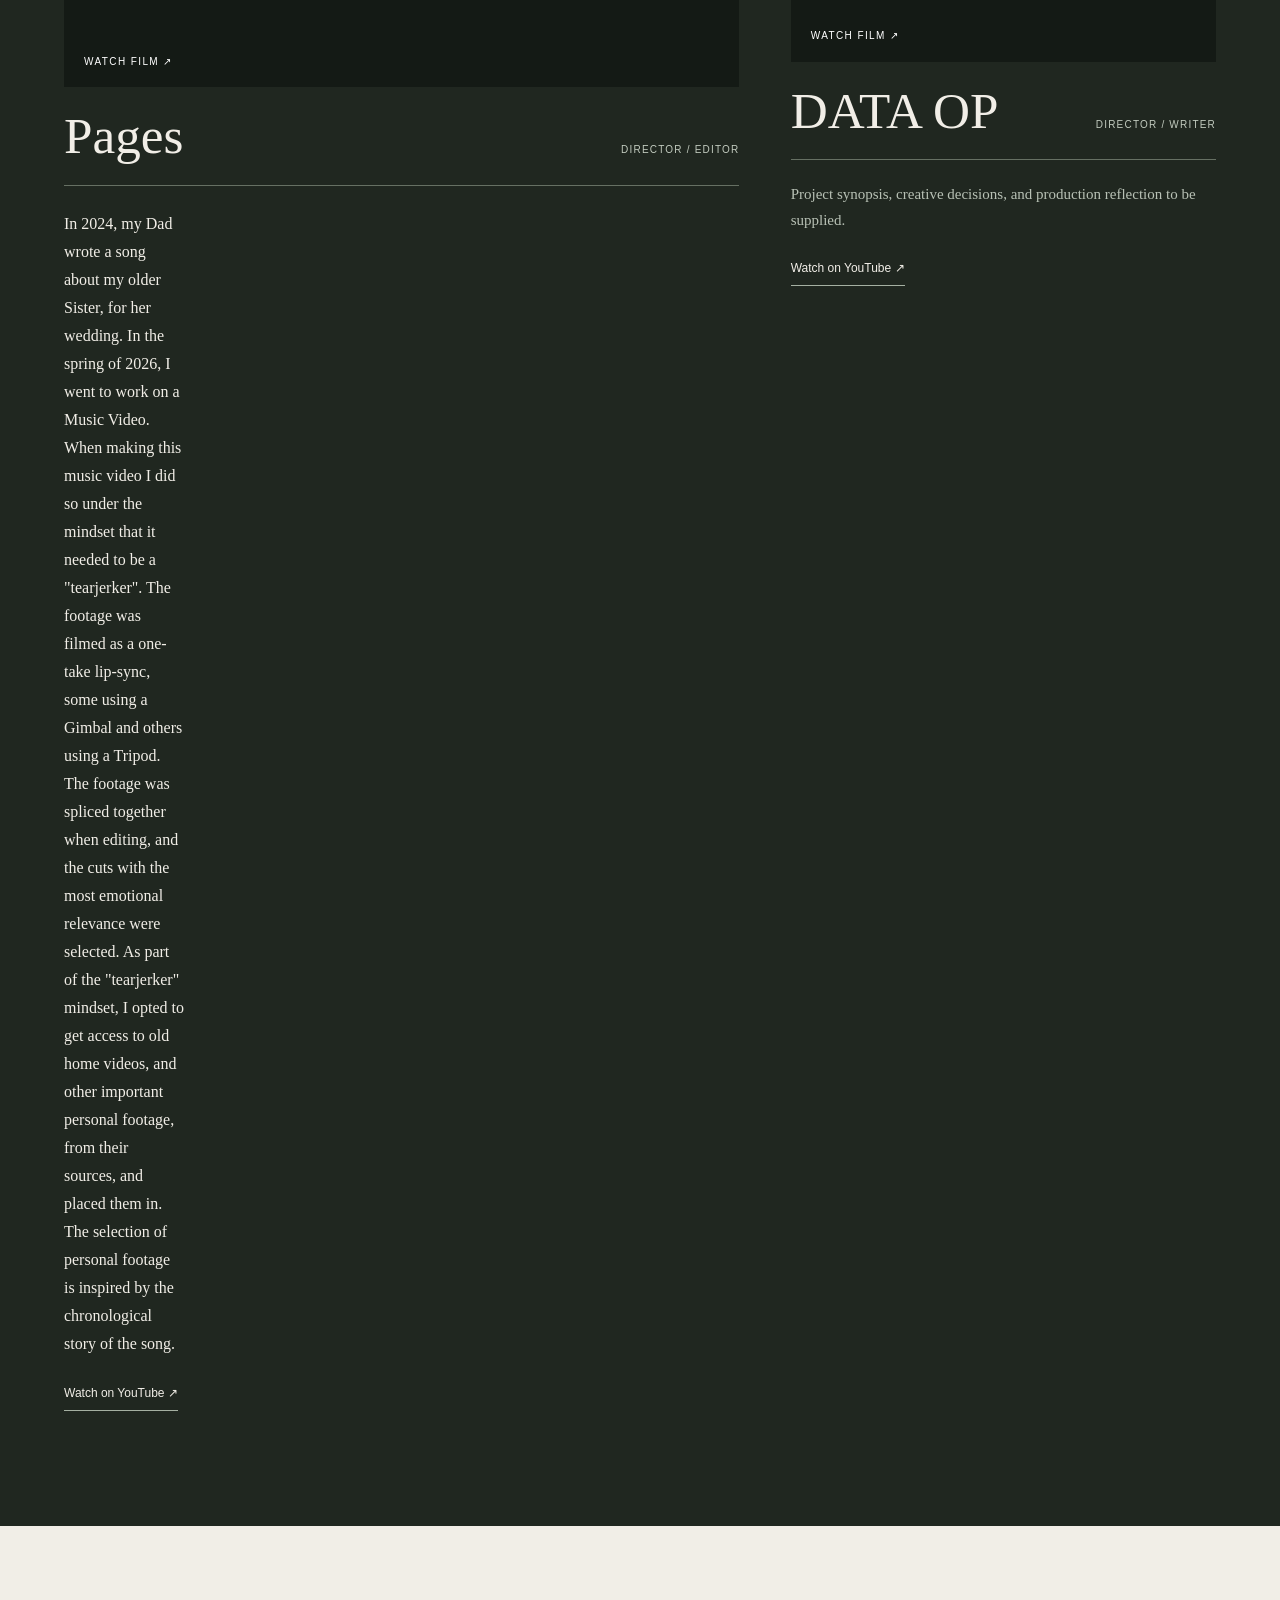
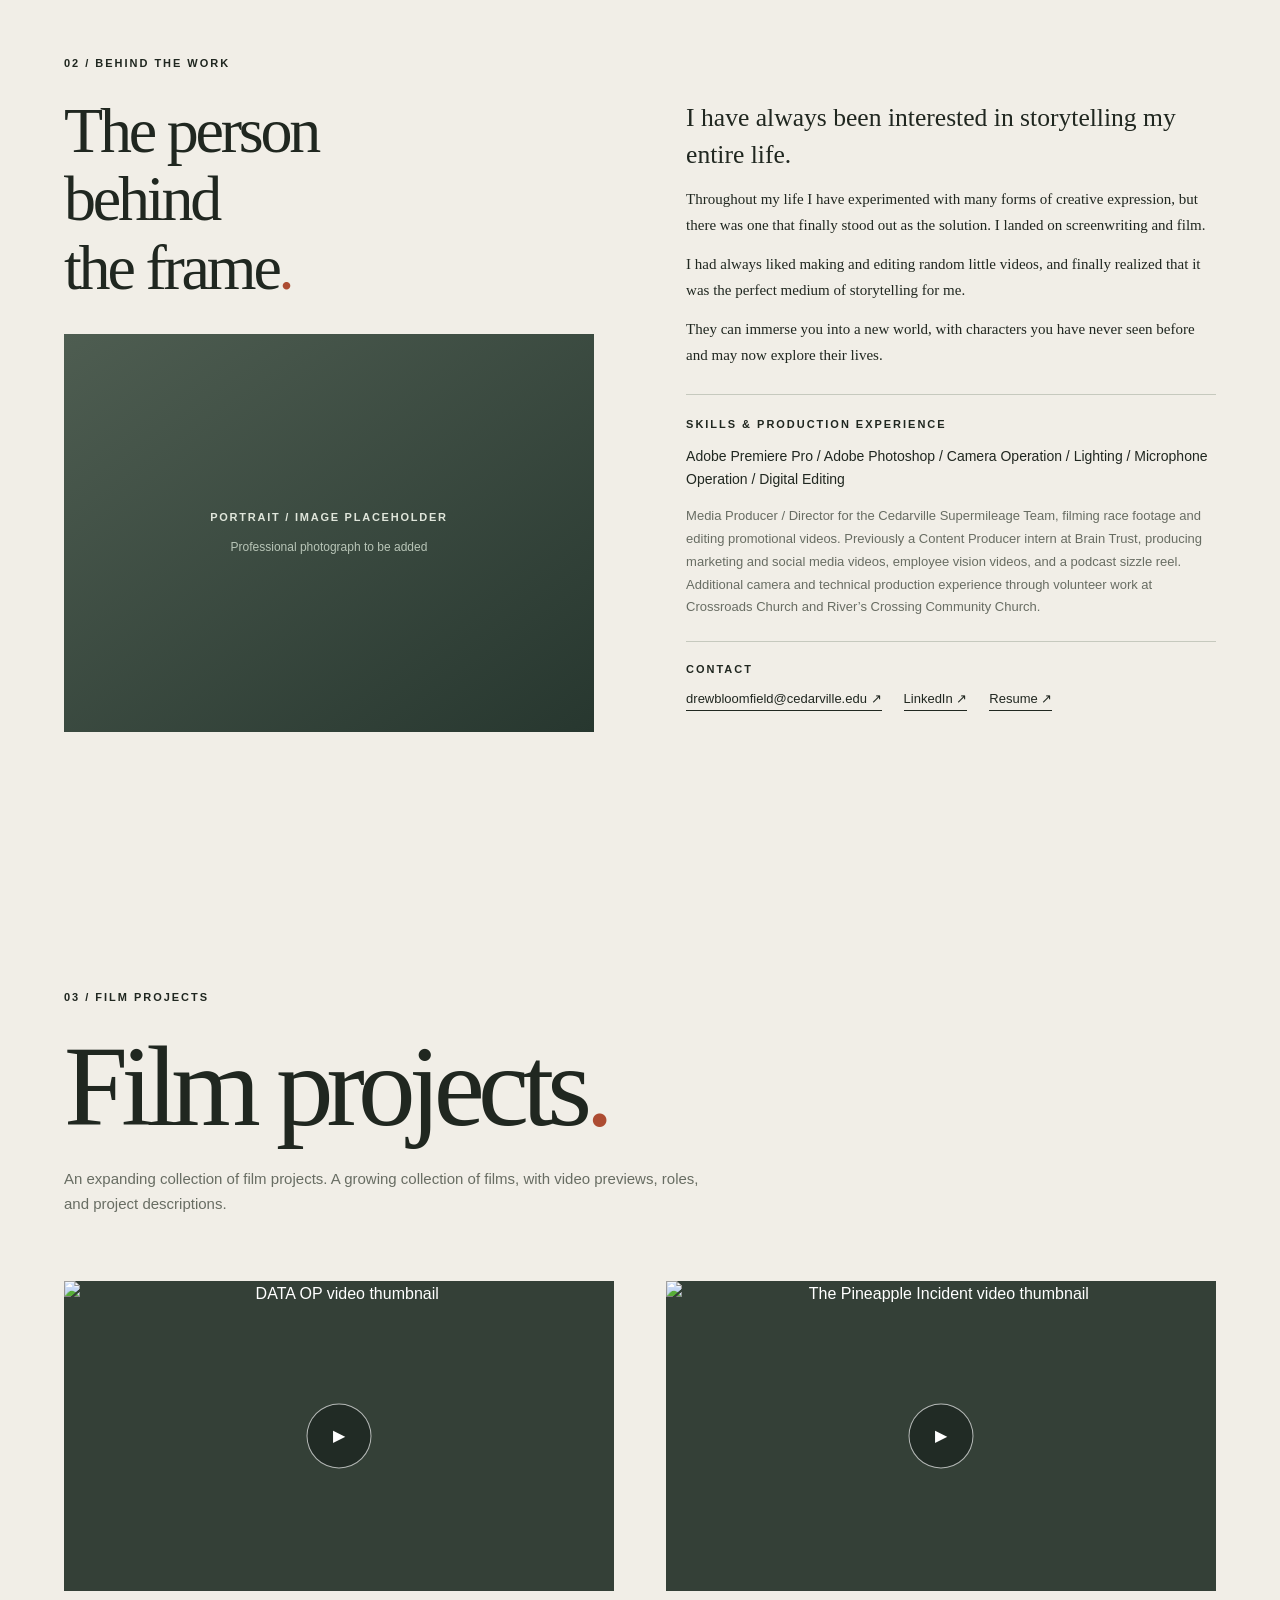
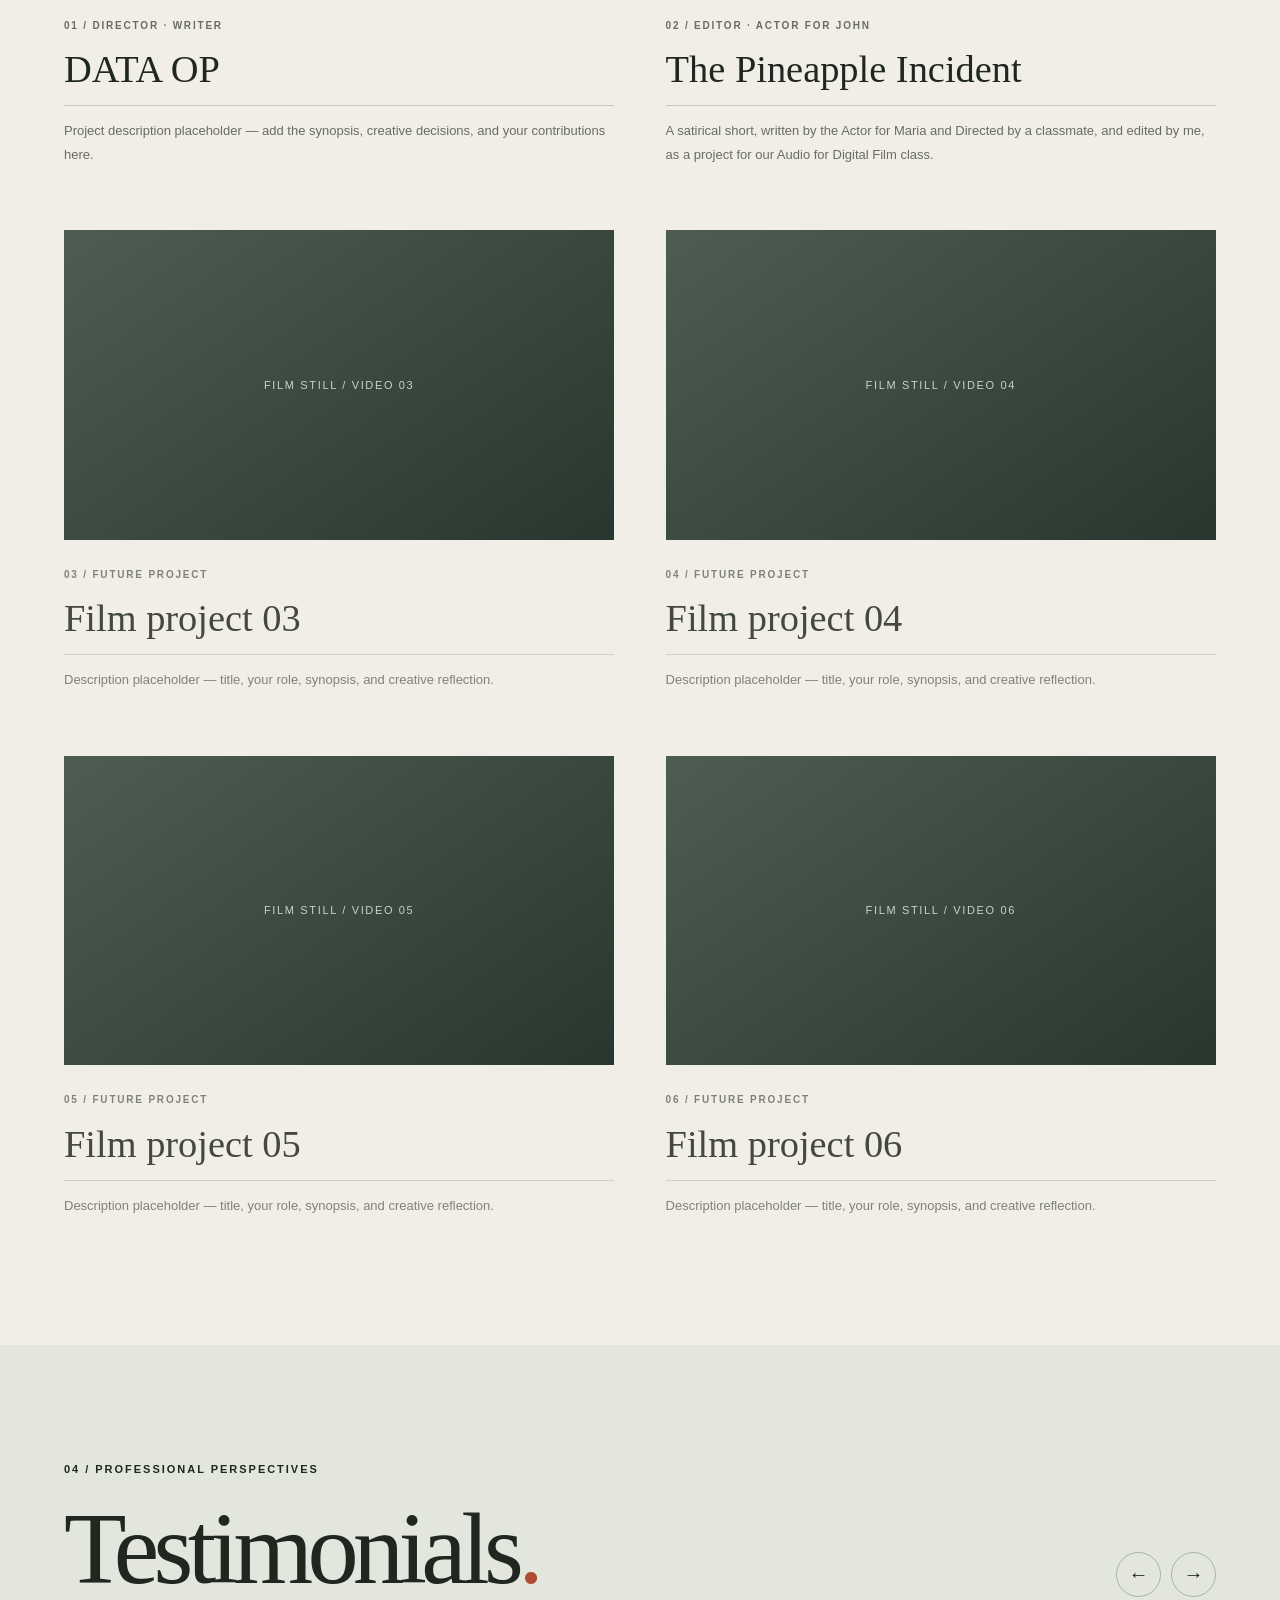
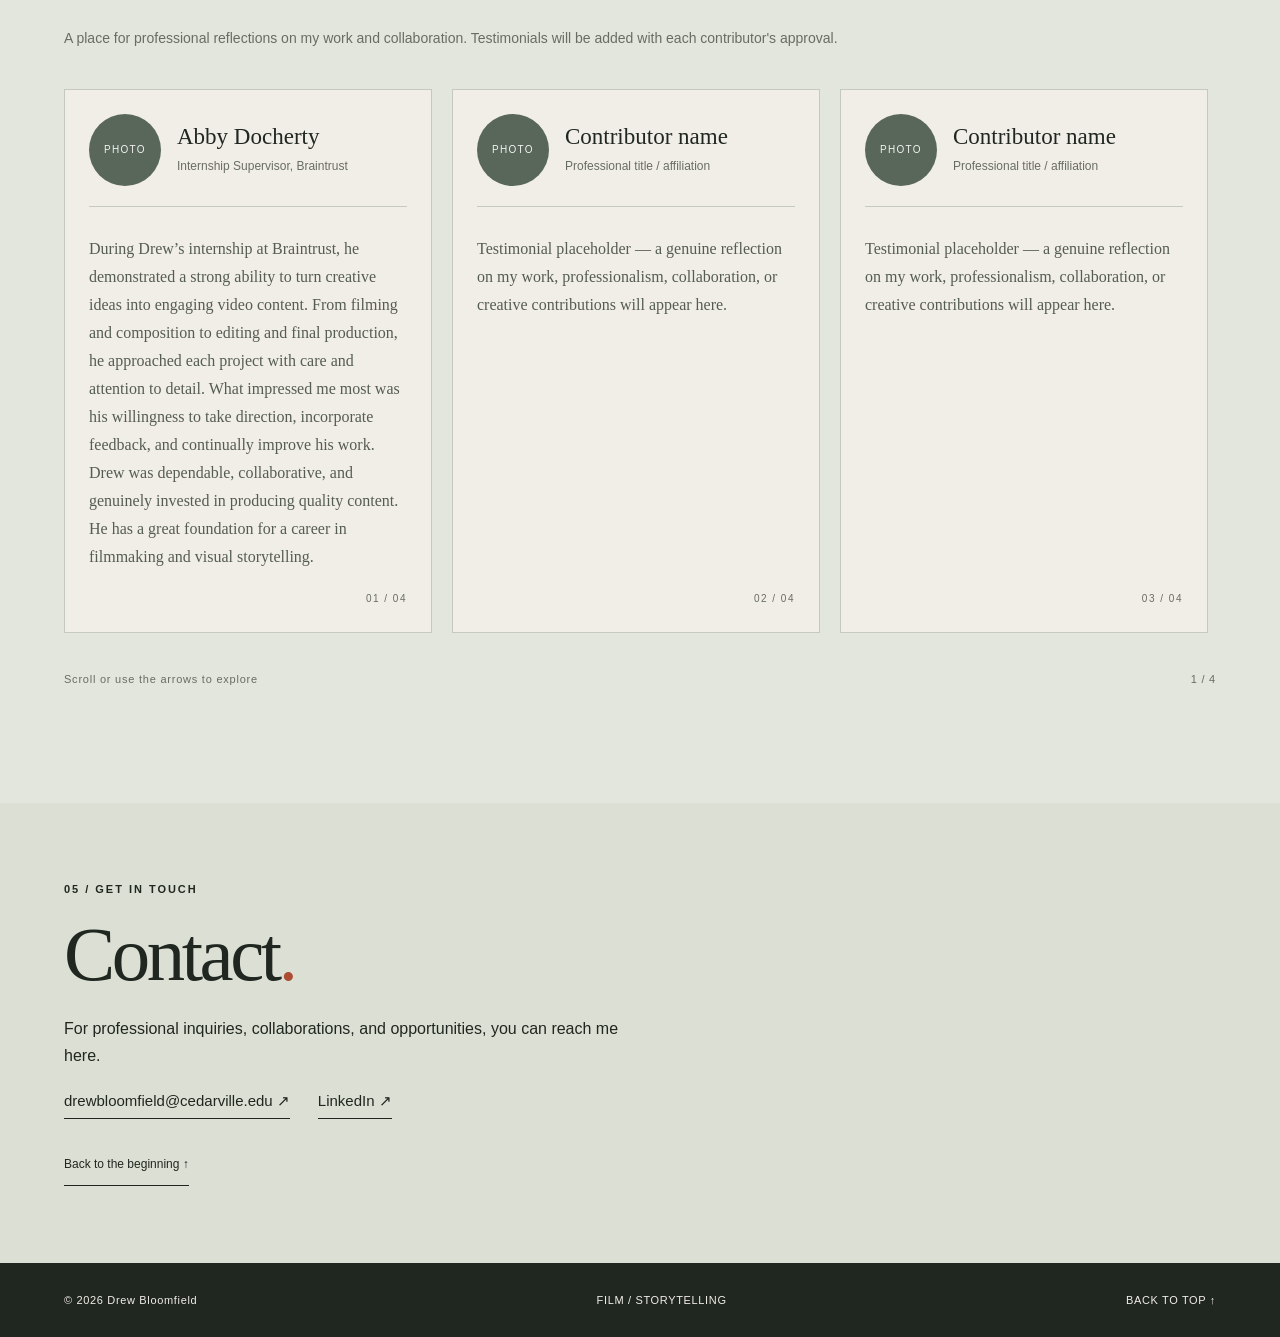
==== commit 62dc88bb: "Replace Pages story and intention with approved single description" ====
--- a/index.html
+++ b/index.html
@@ -52,7 +52,7 @@
         <span class="image-action">WATCH FILM ↗</span>
       </button>
       <div class="film-title-line"><h3>Pages</h3><span>DIRECTOR / EDITOR</span></div>
-      <div class="film-notes"><p class="eyebrow">THE STORY</p><p>It is my Dad's song he wrote about my older Sister, and was made to represent her wedding. Although it is a song designed to be relatable for any father who's daughter is getting married.</p><p class="eyebrow">CREATIVE INTENTION</p><p>I wanted the project to be emotional and tearjerking.</p><p class="note-muted">Additional production details and reflection can be added later.</p></div>
+      <div class="film-notes film-caption"><p>In 2024, my Dad wrote a song about my older Sister, for her wedding. In the spring of 2026, I went to work on a Music Video. When making this music video I did so under the mindset that it needed to be a &quot;tearjerker&quot;. The footage was filmed as a one-take lip-sync, some using a Gimbal and others using a Tripod. The footage was spliced together when editing, and the cuts with the most emotional relevance were selected. As part of the &quot;tearjerker&quot; mindset, I opted to get access to old home videos, and other important personal footage, from their sources, and placed them in. The selection of personal footage is inspired by the chronological story of the song.</p></div>
       <a class="film-direct" href="https://youtu.be/ia1pxspCJ8E" target="_blank" rel="noopener noreferrer">Watch on YouTube ↗</a>
     </article>
     <article class="film-secondary" id="data-op">
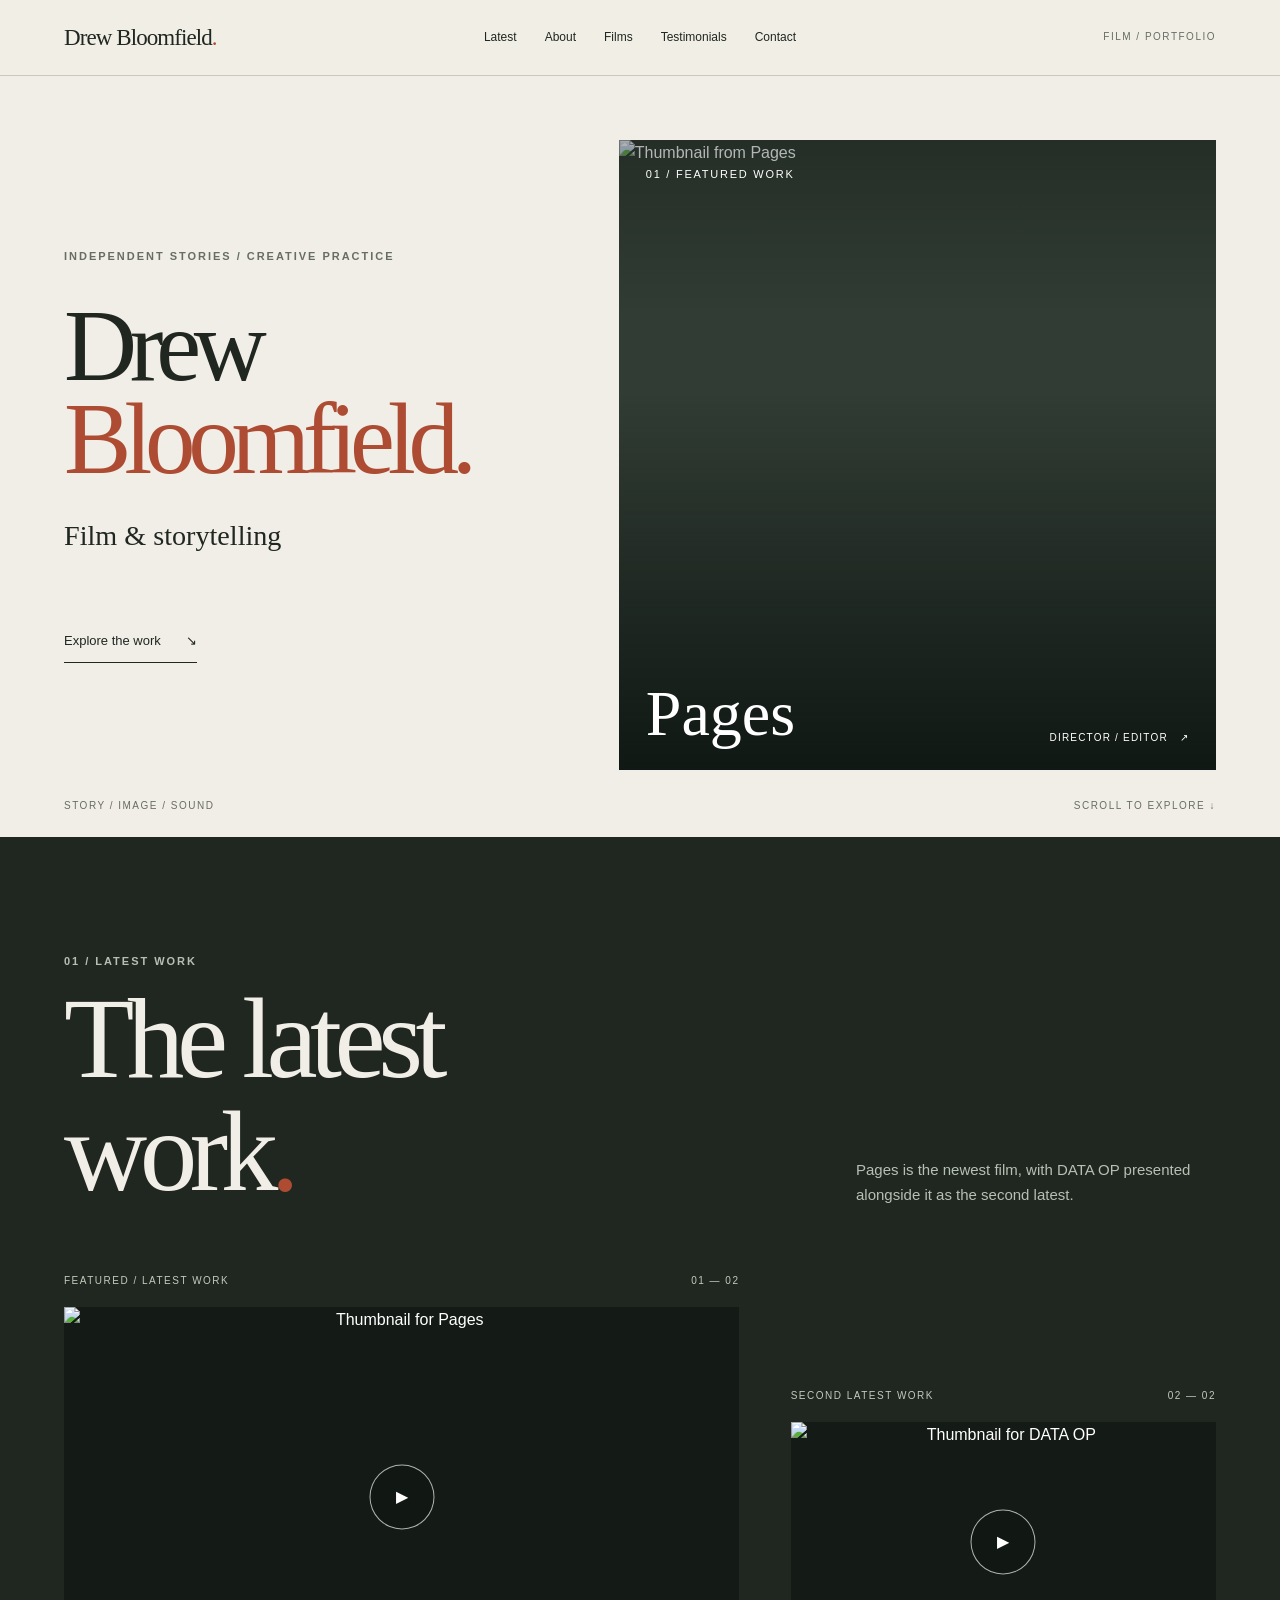
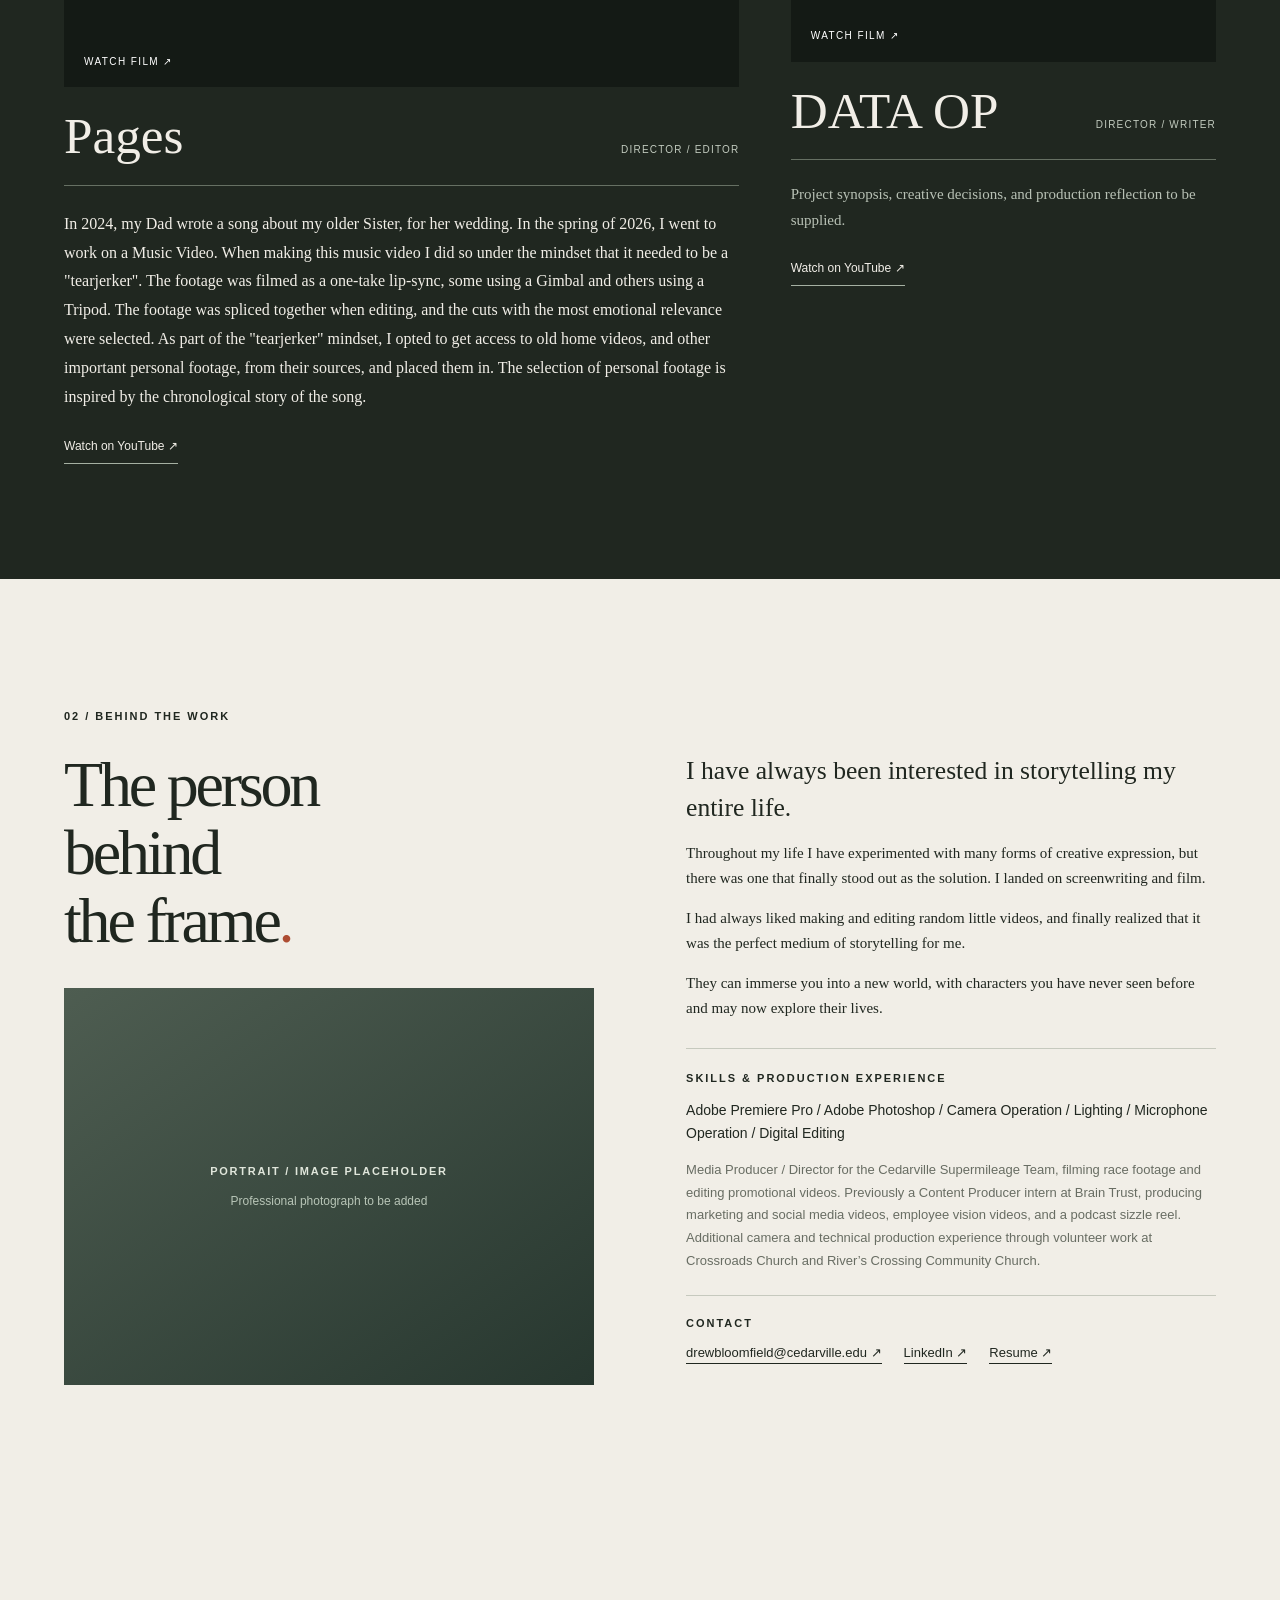
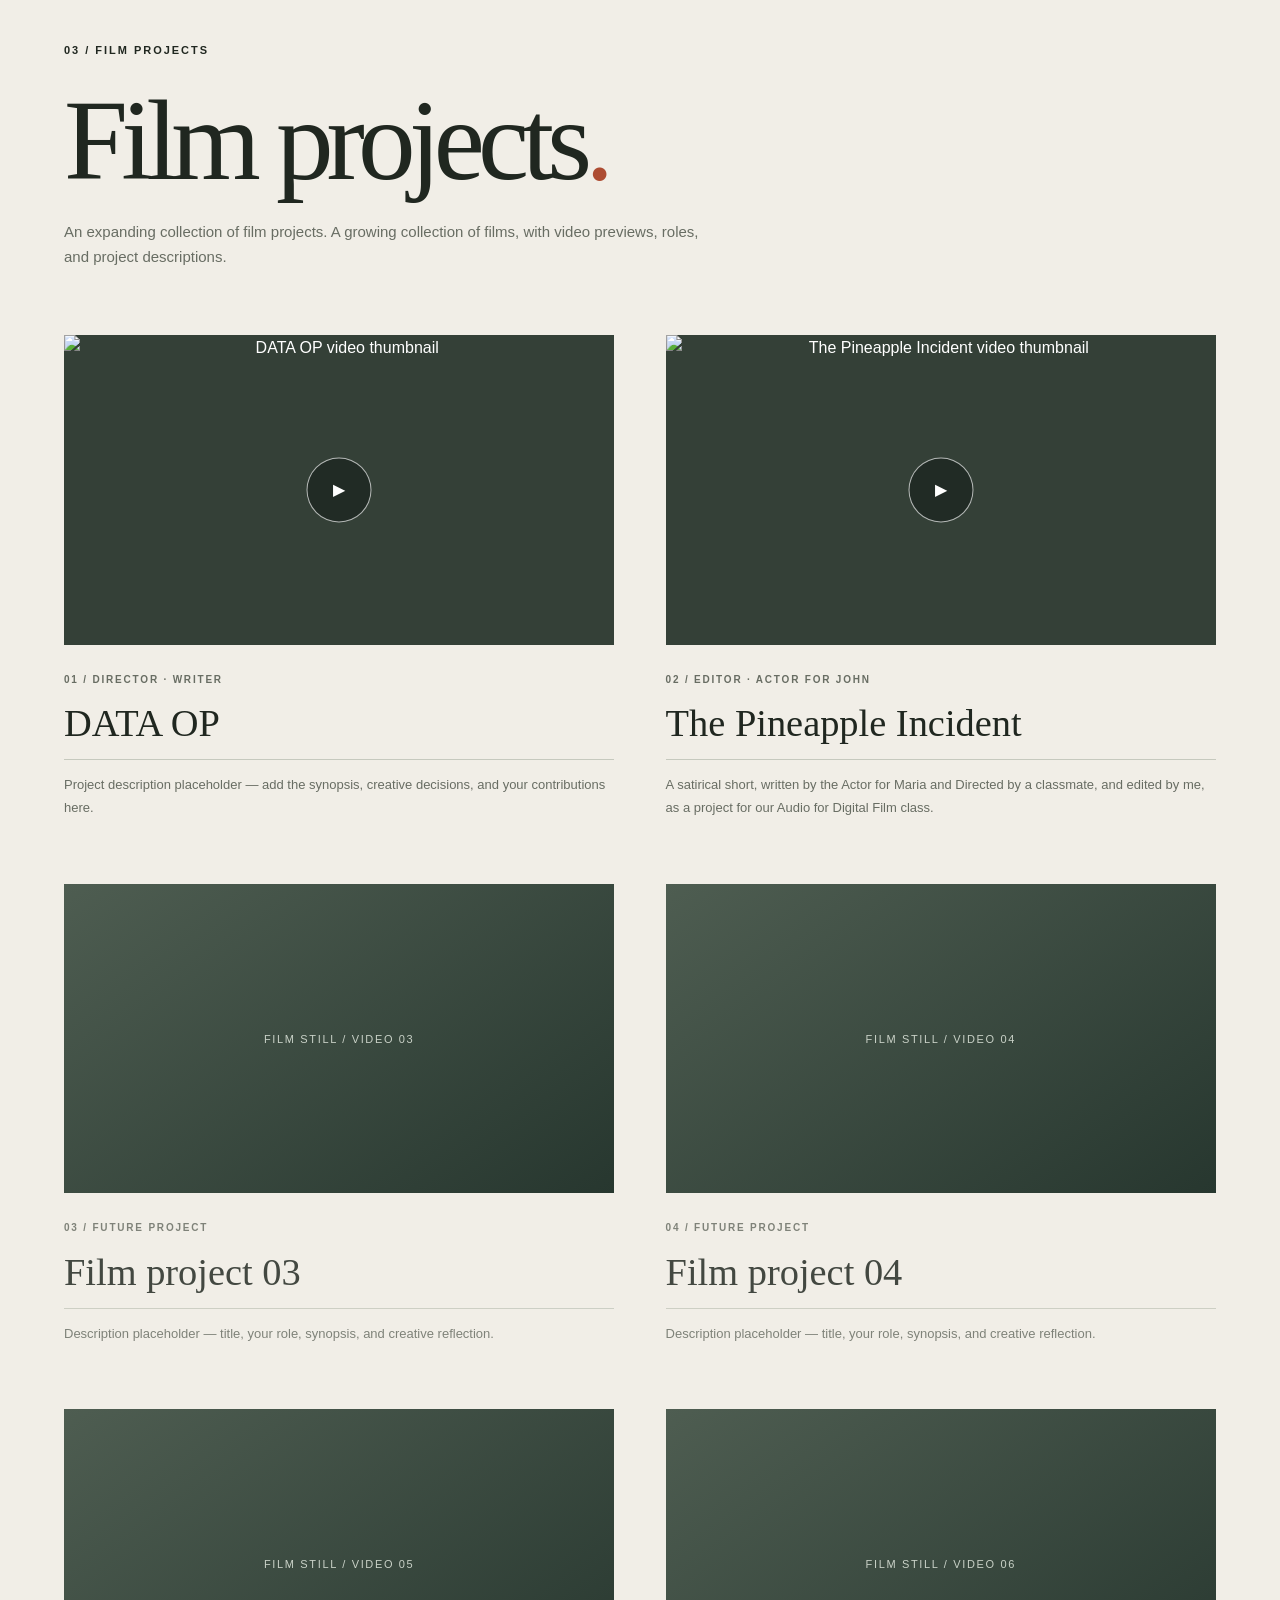
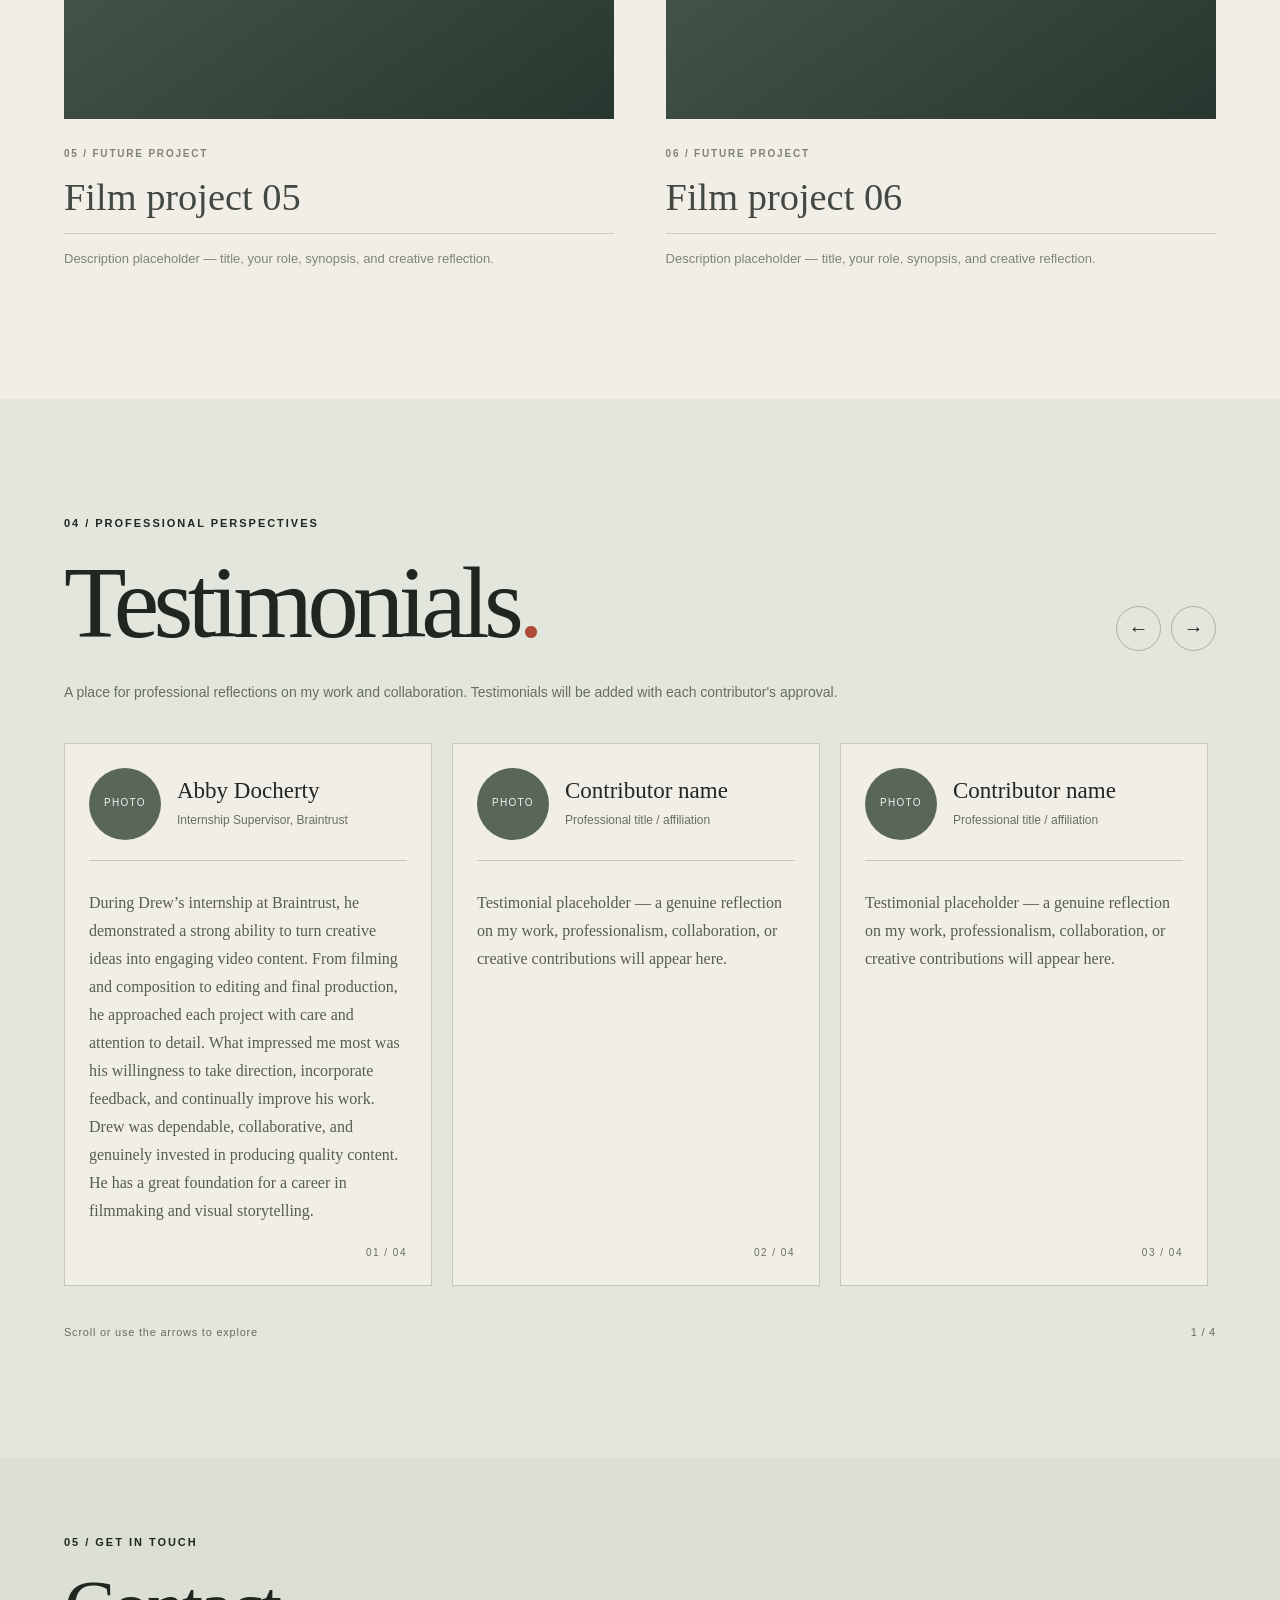
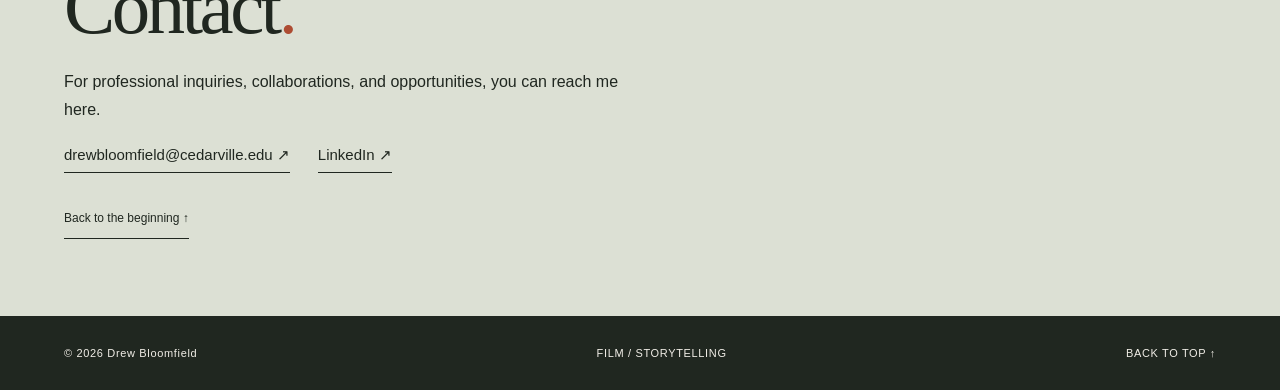
==== commit f35affde: "Fix Pages caption to span full title divider width" ====
--- a/index.html
+++ b/index.html
@@ -6,7 +6,7 @@
 <meta name="theme-color" content="#202720">
 <meta name="description" content="Drew Bloomfield — film and storytelling portfolio featuring Pages and DATA OP.">
 <title>Drew Bloomfield | Film Portfolio</title>
-<link rel="stylesheet" href="./styles.css?v=testimonials-three-column-20261113-1946">
+<link rel="stylesheet" href="./styles.css?v=pages-caption-fullwidth-20261118">
 <script src="./script.js?v=testimonials-20261113" defer></script>
 <style id="testimonial-layout-v3">
 /* In-page override guarantees this layout loads with the HTML, regardless of cached CSS. */
@@ -52,7 +52,7 @@
         <span class="image-action">WATCH FILM ↗</span>
       </button>
       <div class="film-title-line"><h3>Pages</h3><span>DIRECTOR / EDITOR</span></div>
-      <div class="film-notes film-caption"><p>In 2024, my Dad wrote a song about my older Sister, for her wedding. In the spring of 2026, I went to work on a Music Video. When making this music video I did so under the mindset that it needed to be a &quot;tearjerker&quot;. The footage was filmed as a one-take lip-sync, some using a Gimbal and others using a Tripod. The footage was spliced together when editing, and the cuts with the most emotional relevance were selected. As part of the &quot;tearjerker&quot; mindset, I opted to get access to old home videos, and other important personal footage, from their sources, and placed them in. The selection of personal footage is inspired by the chronological story of the song.</p></div>
+      <div class="film-notes film-caption" style="display:block;width:100%;max-width:none;grid-template-columns:none"><p style="display:block;width:100%;max-width:none">In 2024, my Dad wrote a song about my older Sister, for her wedding. In the spring of 2026, I went to work on a Music Video. When making this music video I did so under the mindset that it needed to be a &quot;tearjerker&quot;. The footage was filmed as a one-take lip-sync, some using a Gimbal and others using a Tripod. The footage was spliced together when editing, and the cuts with the most emotional relevance were selected. As part of the &quot;tearjerker&quot; mindset, I opted to get access to old home videos, and other important personal footage, from their sources, and placed them in. The selection of personal footage is inspired by the chronological story of the song.</p></div>
       <a class="film-direct" href="https://youtu.be/ia1pxspCJ8E" target="_blank" rel="noopener noreferrer">Watch on YouTube ↗</a>
     </article>
     <article class="film-secondary" id="data-op">
--- a/styles.css
+++ b/styles.css
@@ -142,3 +142,7 @@
 }
 #testimonials .testimonial-quote{flex:1;min-height:245px;padding-top:26px}
 #testimonials .testimonial-card{box-sizing:border-box}
+
+/* Pages: single caption replacing the two-column story/intention labels. */
+#pages .film-notes.film-caption{display:block;padding-top:24px}
+#pages .film-notes.film-caption p{font:16px/1.8 Georgia,serif;max-width:850px}
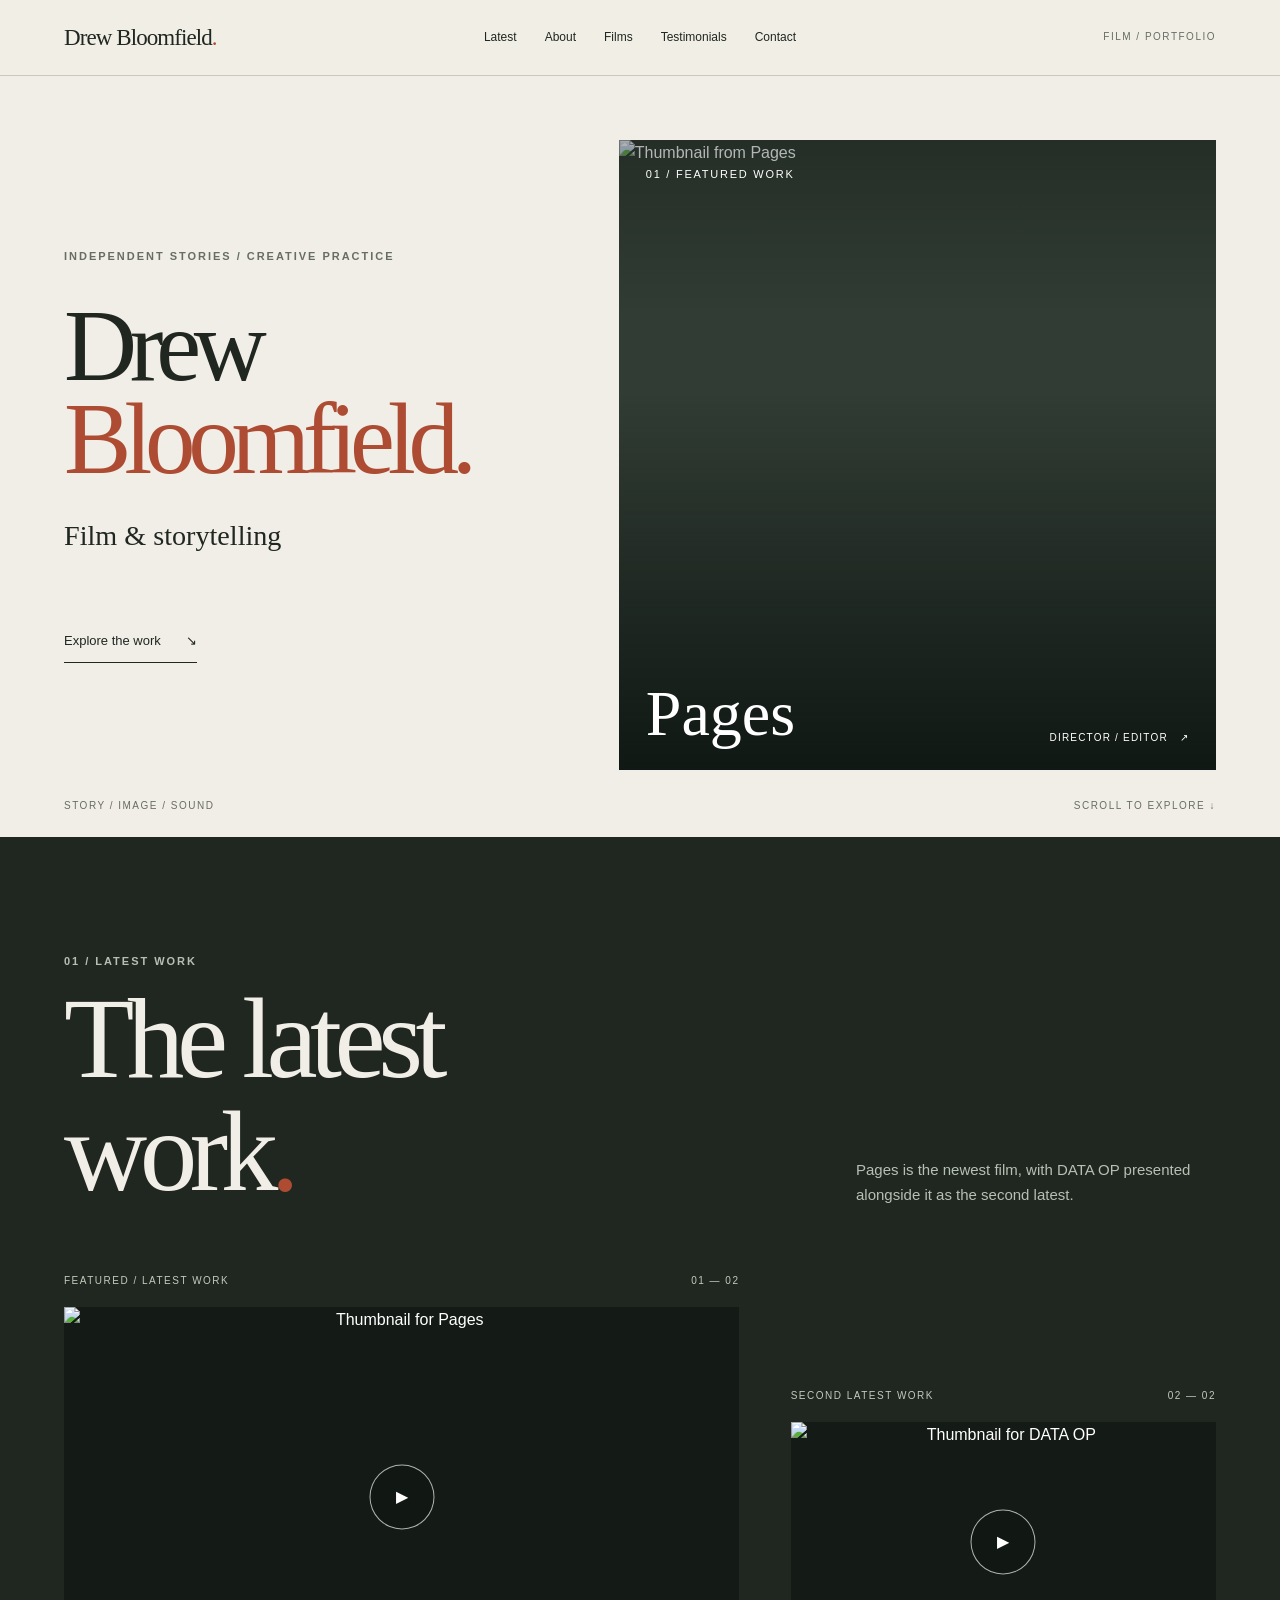
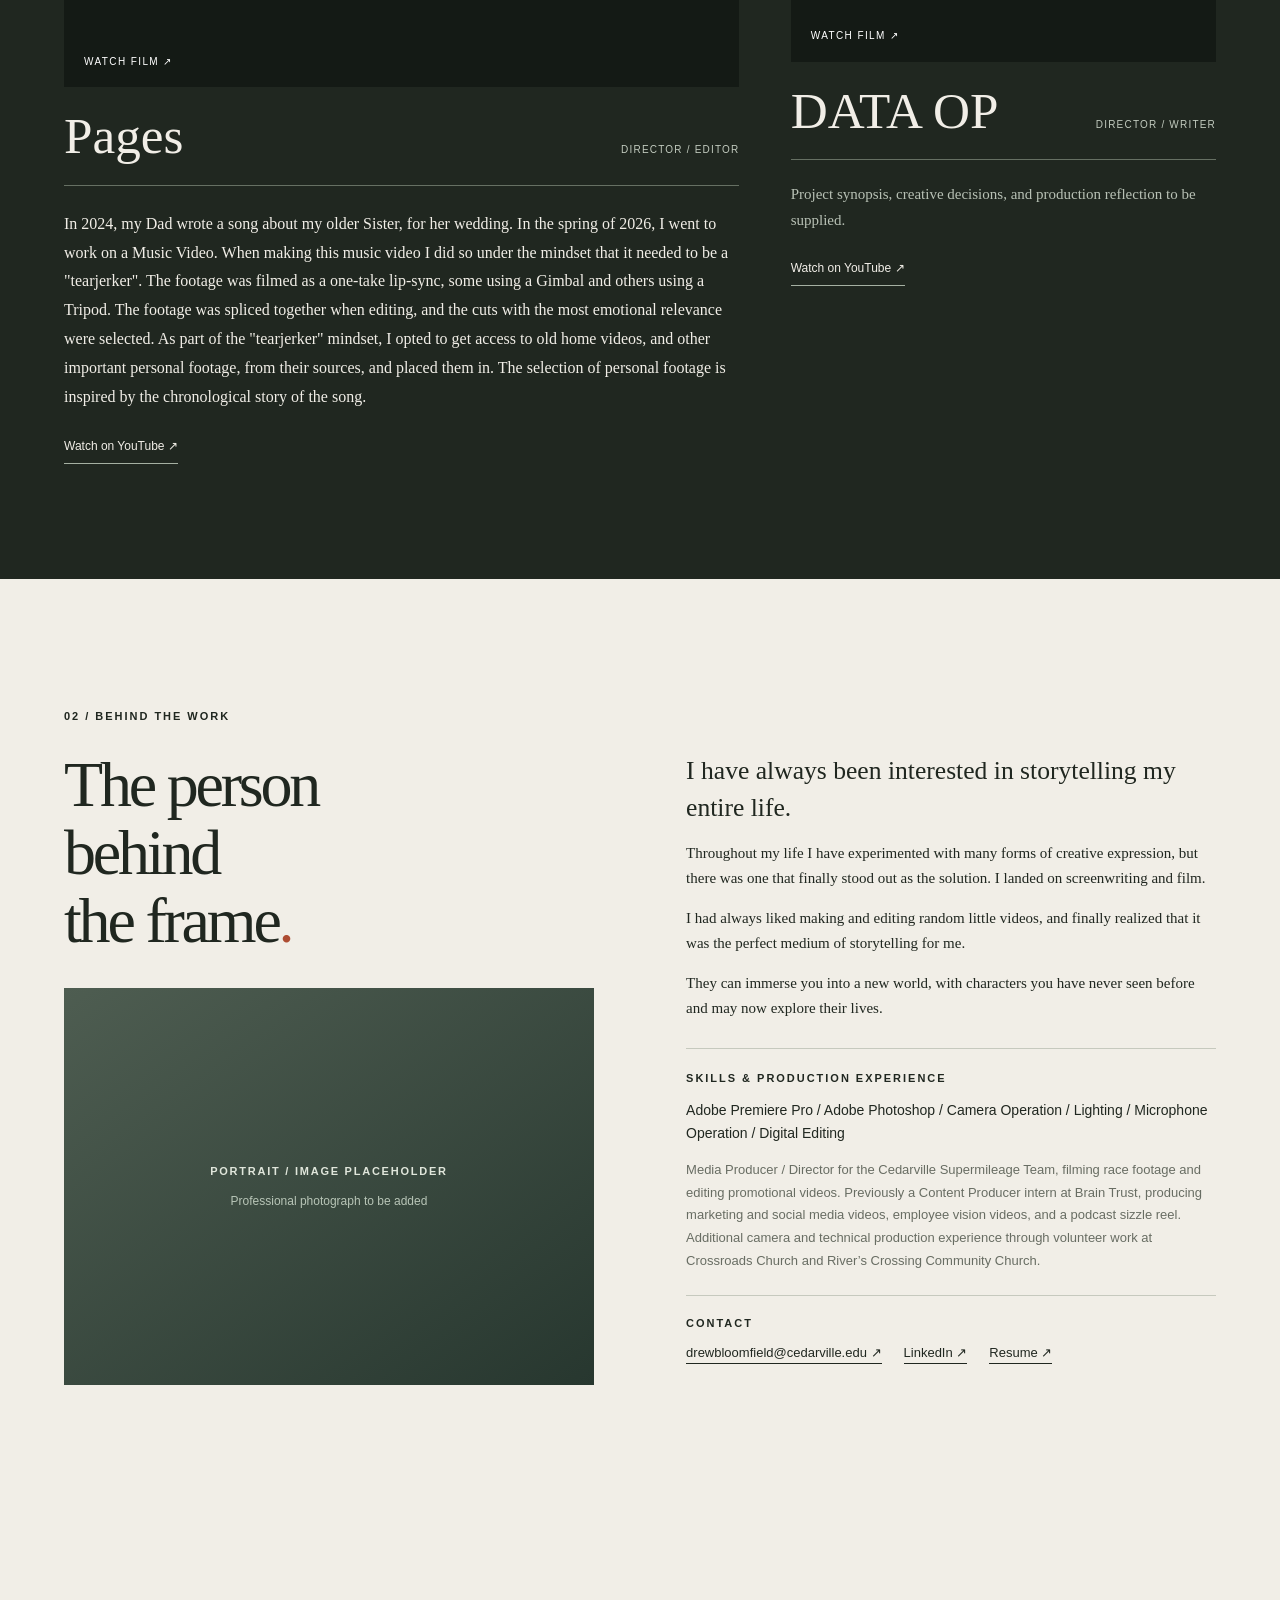
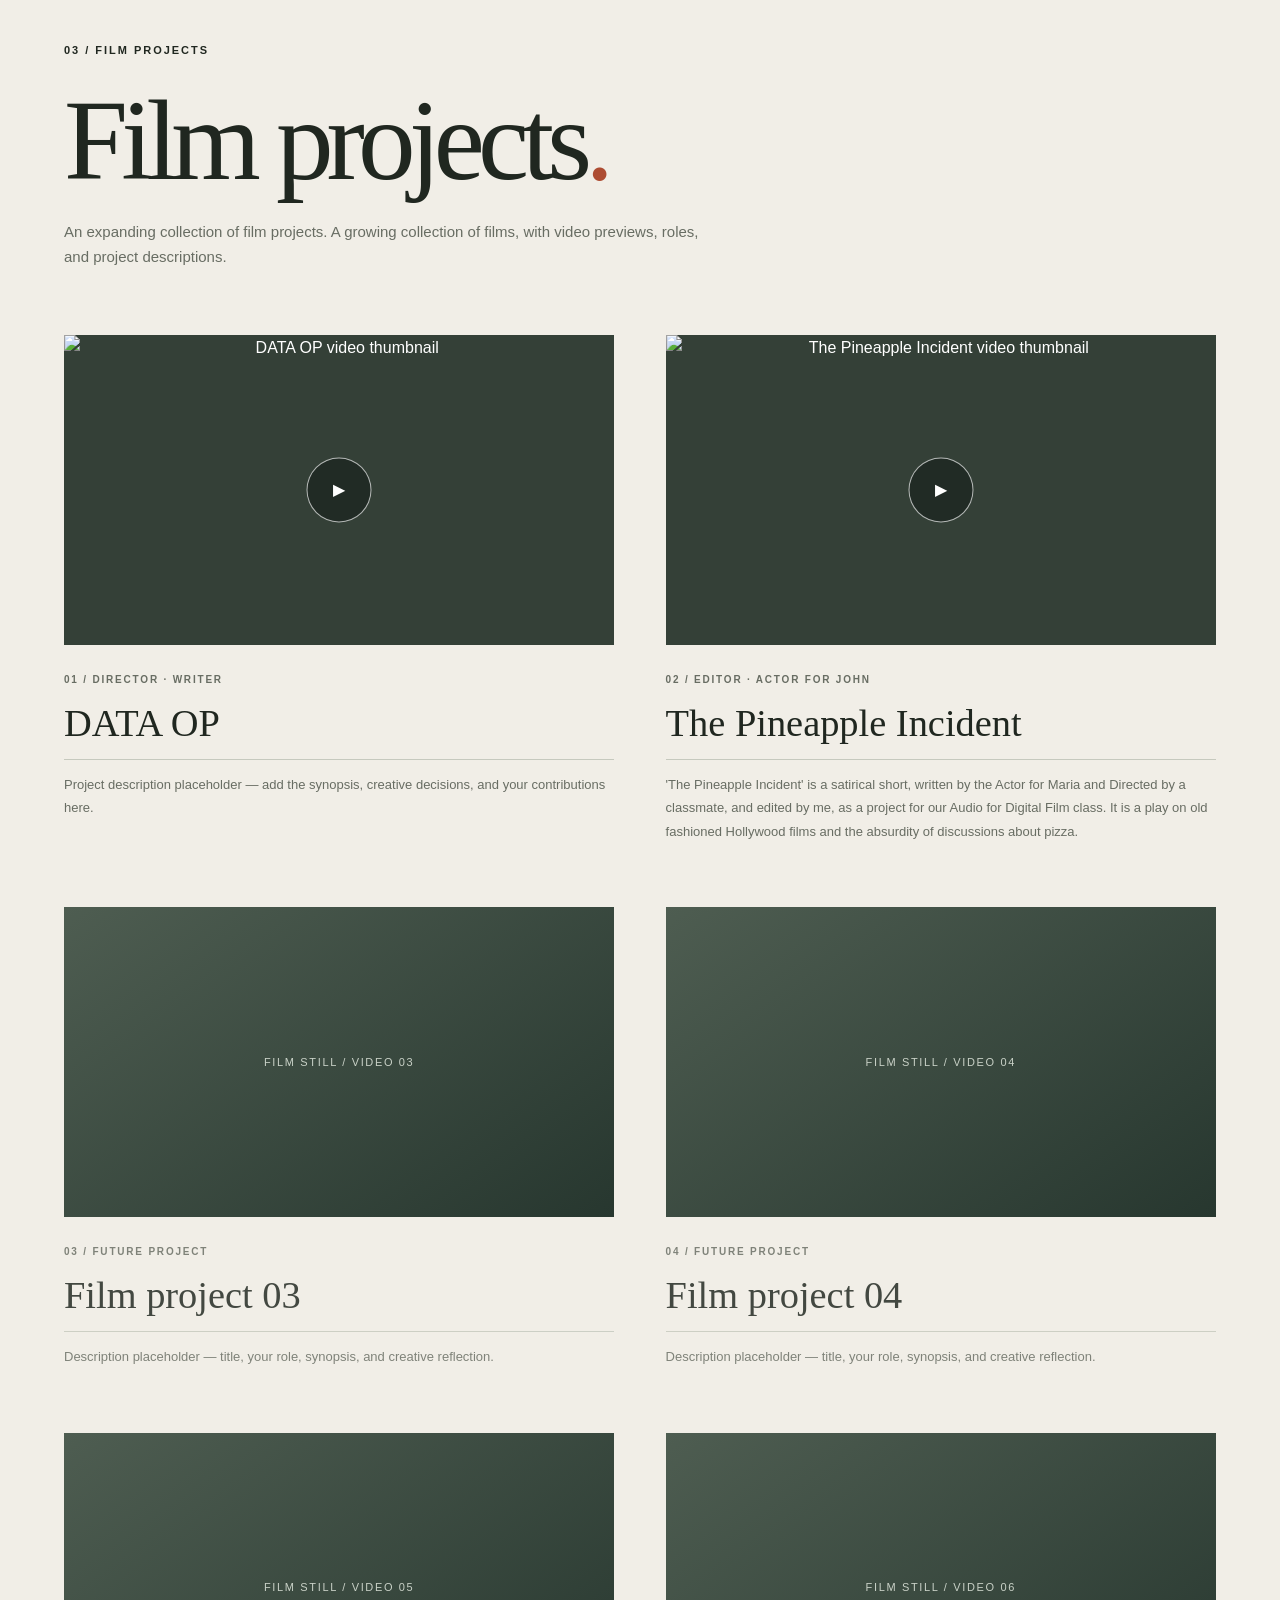
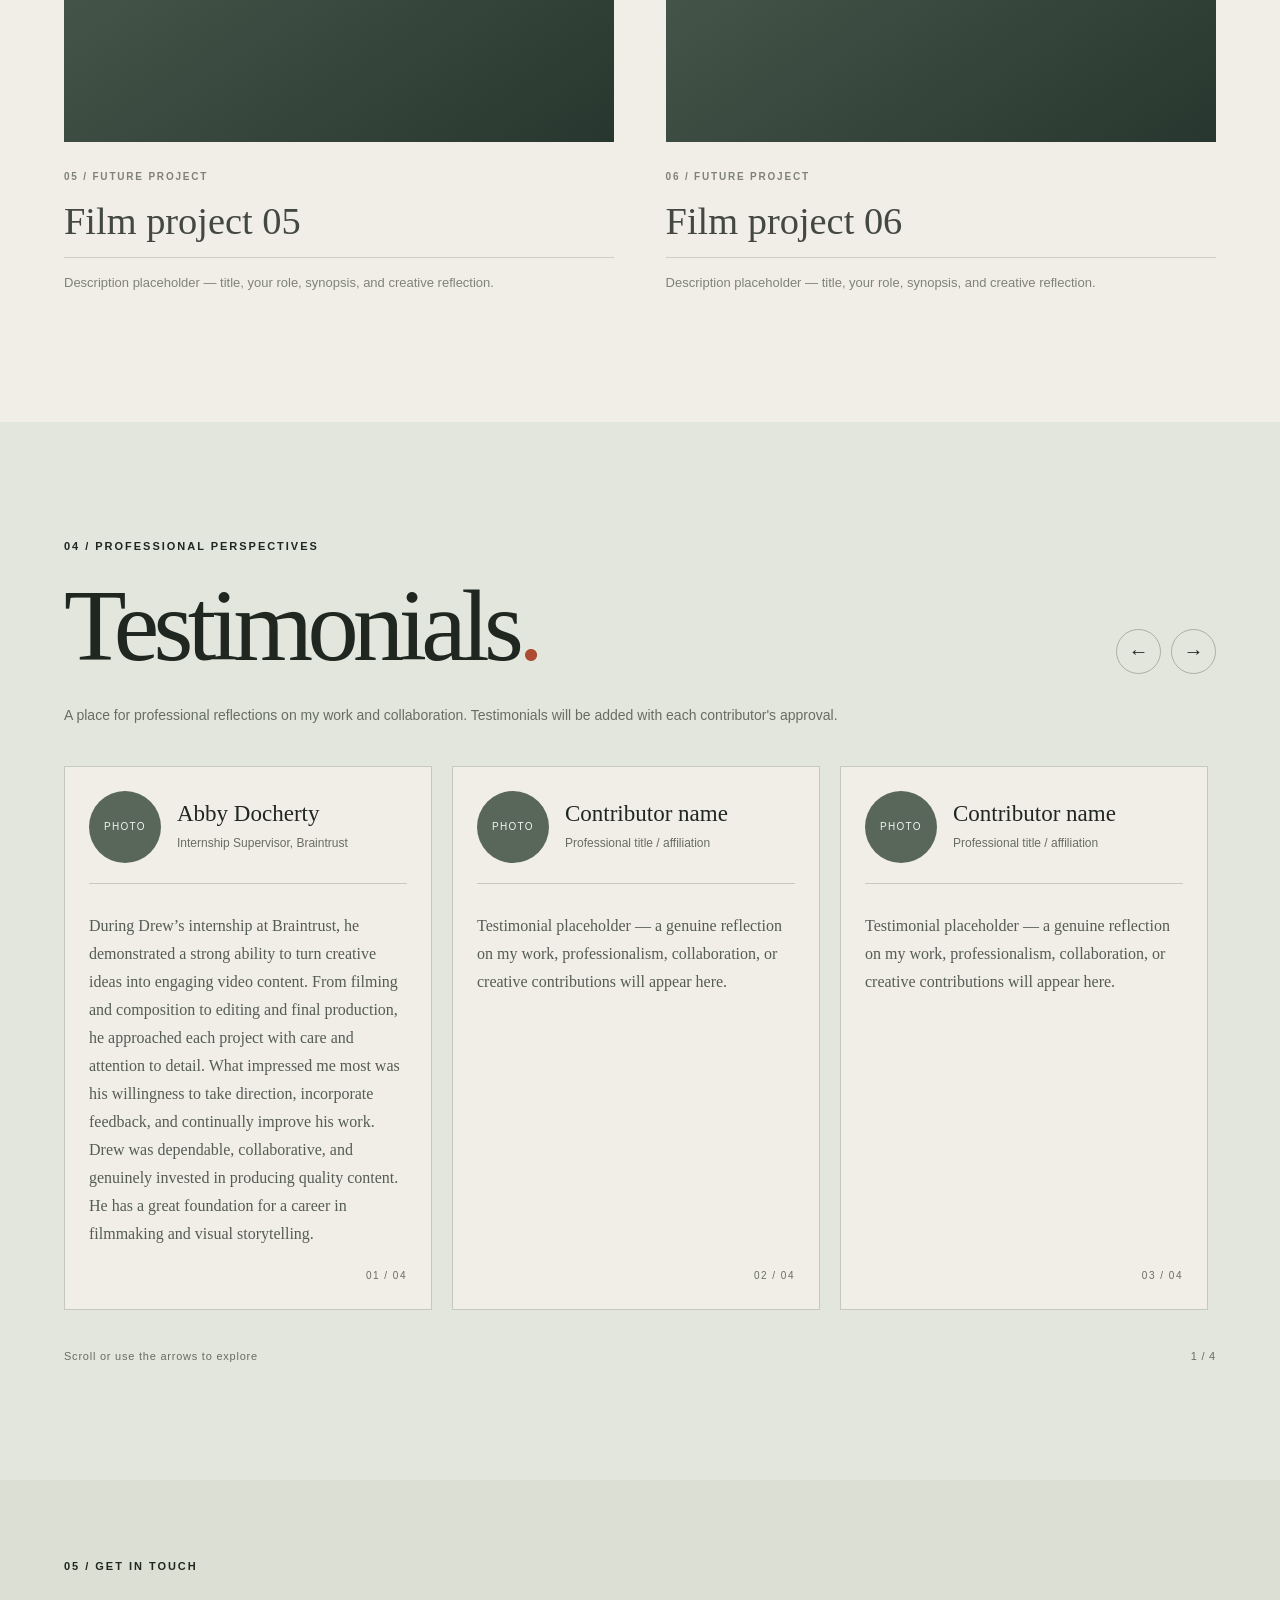
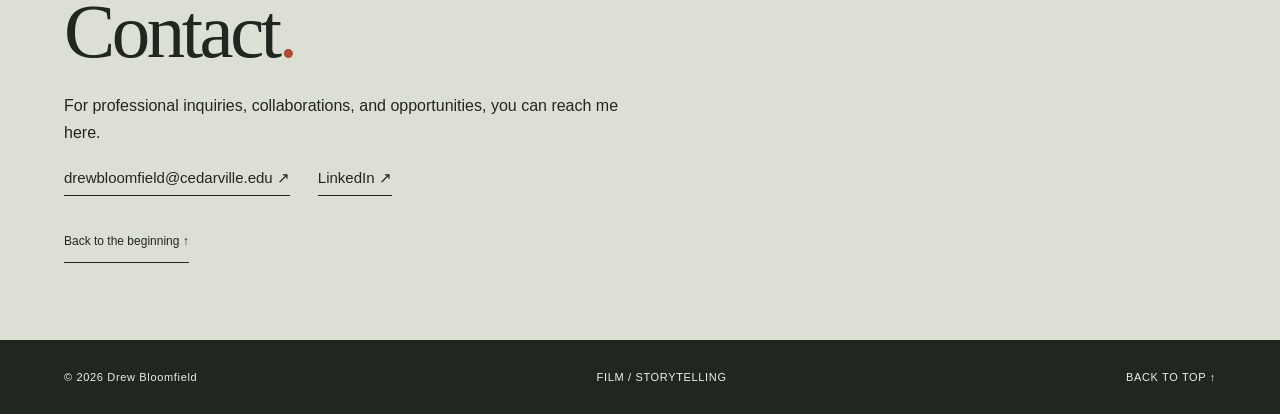
==== commit 5ce2bb1b: "Update The Pineapple Incident description" ====
--- a/index.html
+++ b/index.html
@@ -98,7 +98,7 @@
         <iframe class="hover-preview" tabindex="-1" title="Muted preview of The Pineapple Incident" aria-hidden="true" allow="autoplay; encrypted-media; picture-in-picture" referrerpolicy="strict-origin-when-cross-origin"></iframe>
         <span class="play-icon" aria-hidden="true">▶</span>
       </button>
-      <div class="archive-info"><span class="eyebrow">02 / EDITOR · ACTOR FOR JOHN</span><h3>The Pineapple Incident</h3><p>A satirical short, written by the Actor for Maria and Directed by a classmate, and edited by me, as a project for our Audio for Digital Film class.</p></div>
+      <div class="archive-info"><span class="eyebrow">02 / EDITOR · ACTOR FOR JOHN</span><h3>The Pineapple Incident</h3><p>'The Pineapple Incident' is a satirical short, written by the Actor for Maria and Directed by a classmate, and edited by me, as a project for our Audio for Digital Film class. It is a play on old fashioned Hollywood films and the absurdity of discussions about pizza.</p></div>
     </article>
     <article class="archive-card archive-empty">
       <div class="archive-media archive-placeholder" aria-label="Placeholder for future film project 03"><span>FILM STILL / VIDEO 03</span></div>
--- a/styles.css
+++ b/styles.css
@@ -146,3 +146,7 @@
 /* Pages: single caption replacing the two-column story/intention labels. */
 #pages .film-notes.film-caption{display:block;padding-top:24px}
 #pages .film-notes.film-caption p{font:16px/1.8 Georgia,serif;max-width:850px}
+
+/* Pages caption spans full width beneath its title divider. */
+#pages .film-notes.film-caption{display:block!important;width:100%;max-width:none;grid-template-columns:none!important}
+#pages .film-notes.film-caption>p{display:block!important;width:100%;max-width:none!important;grid-column:auto!important;font:16px/1.8 Georgia,serif}
